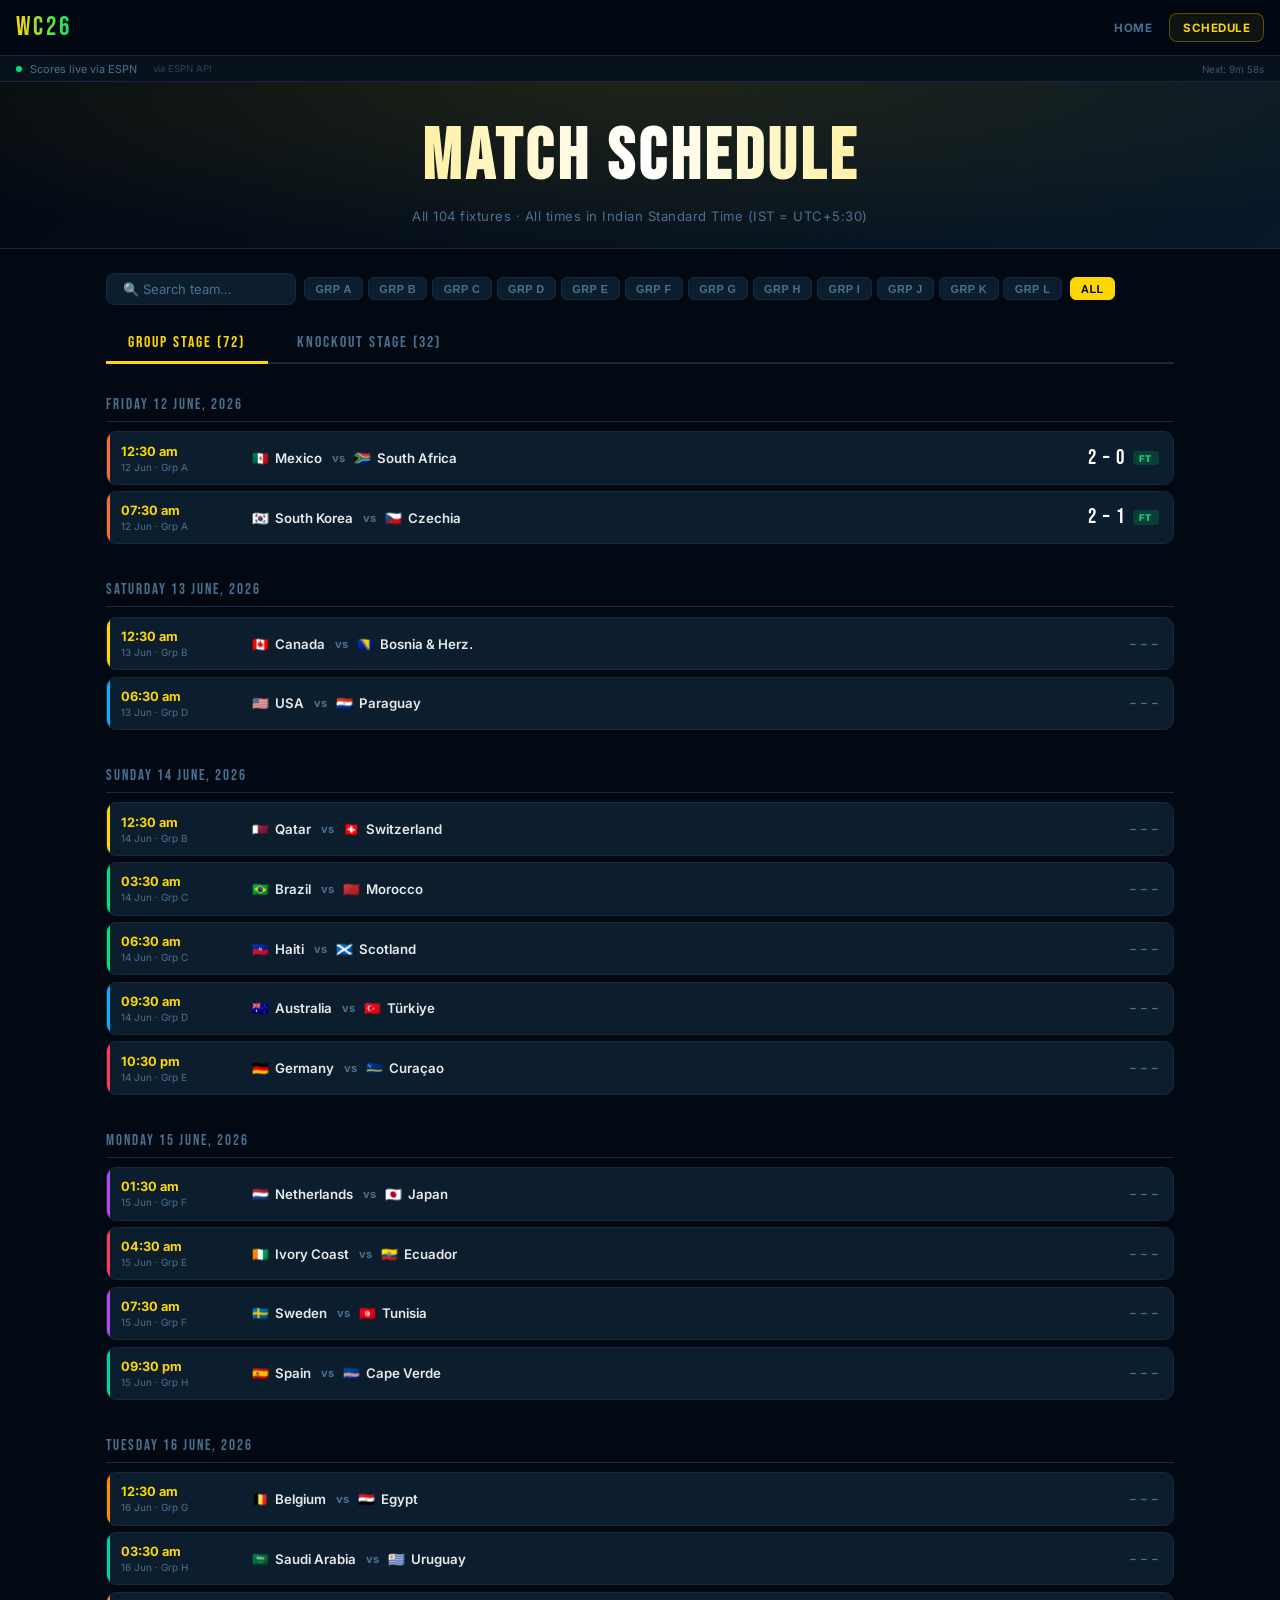
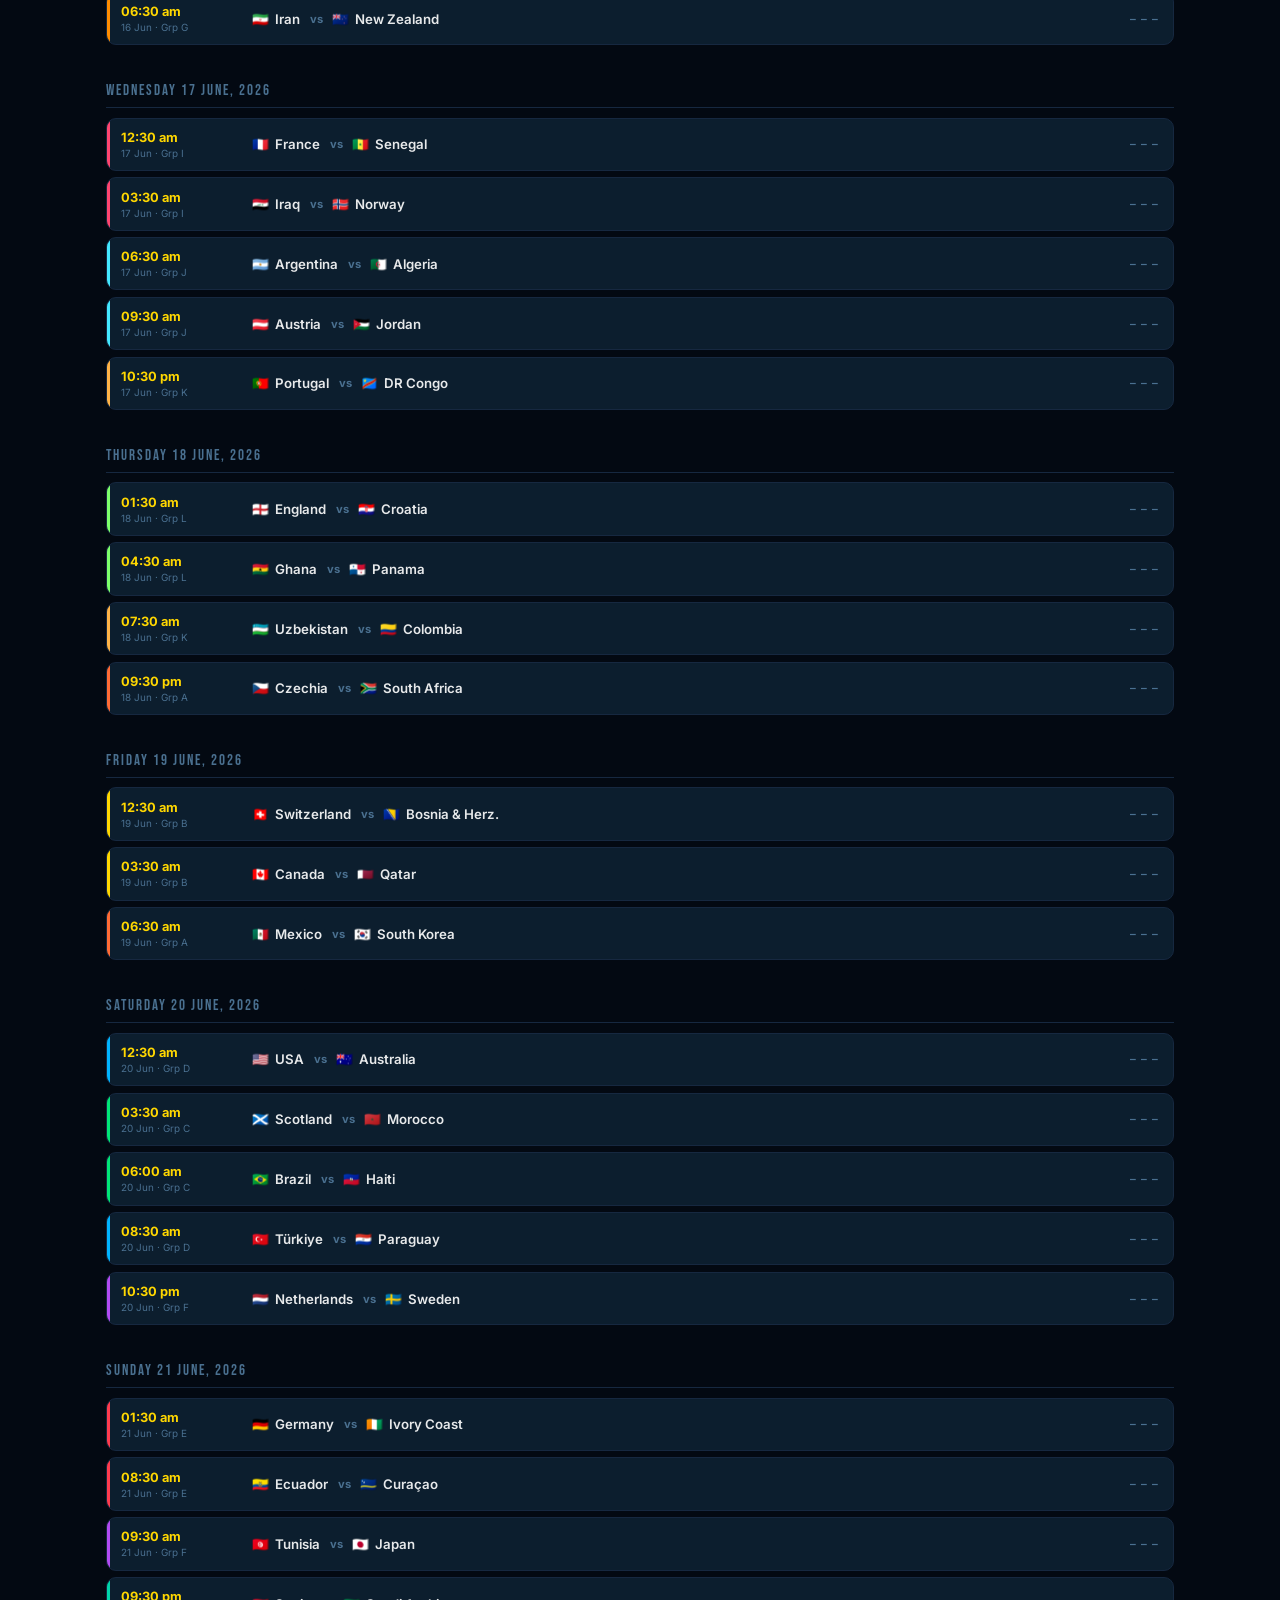
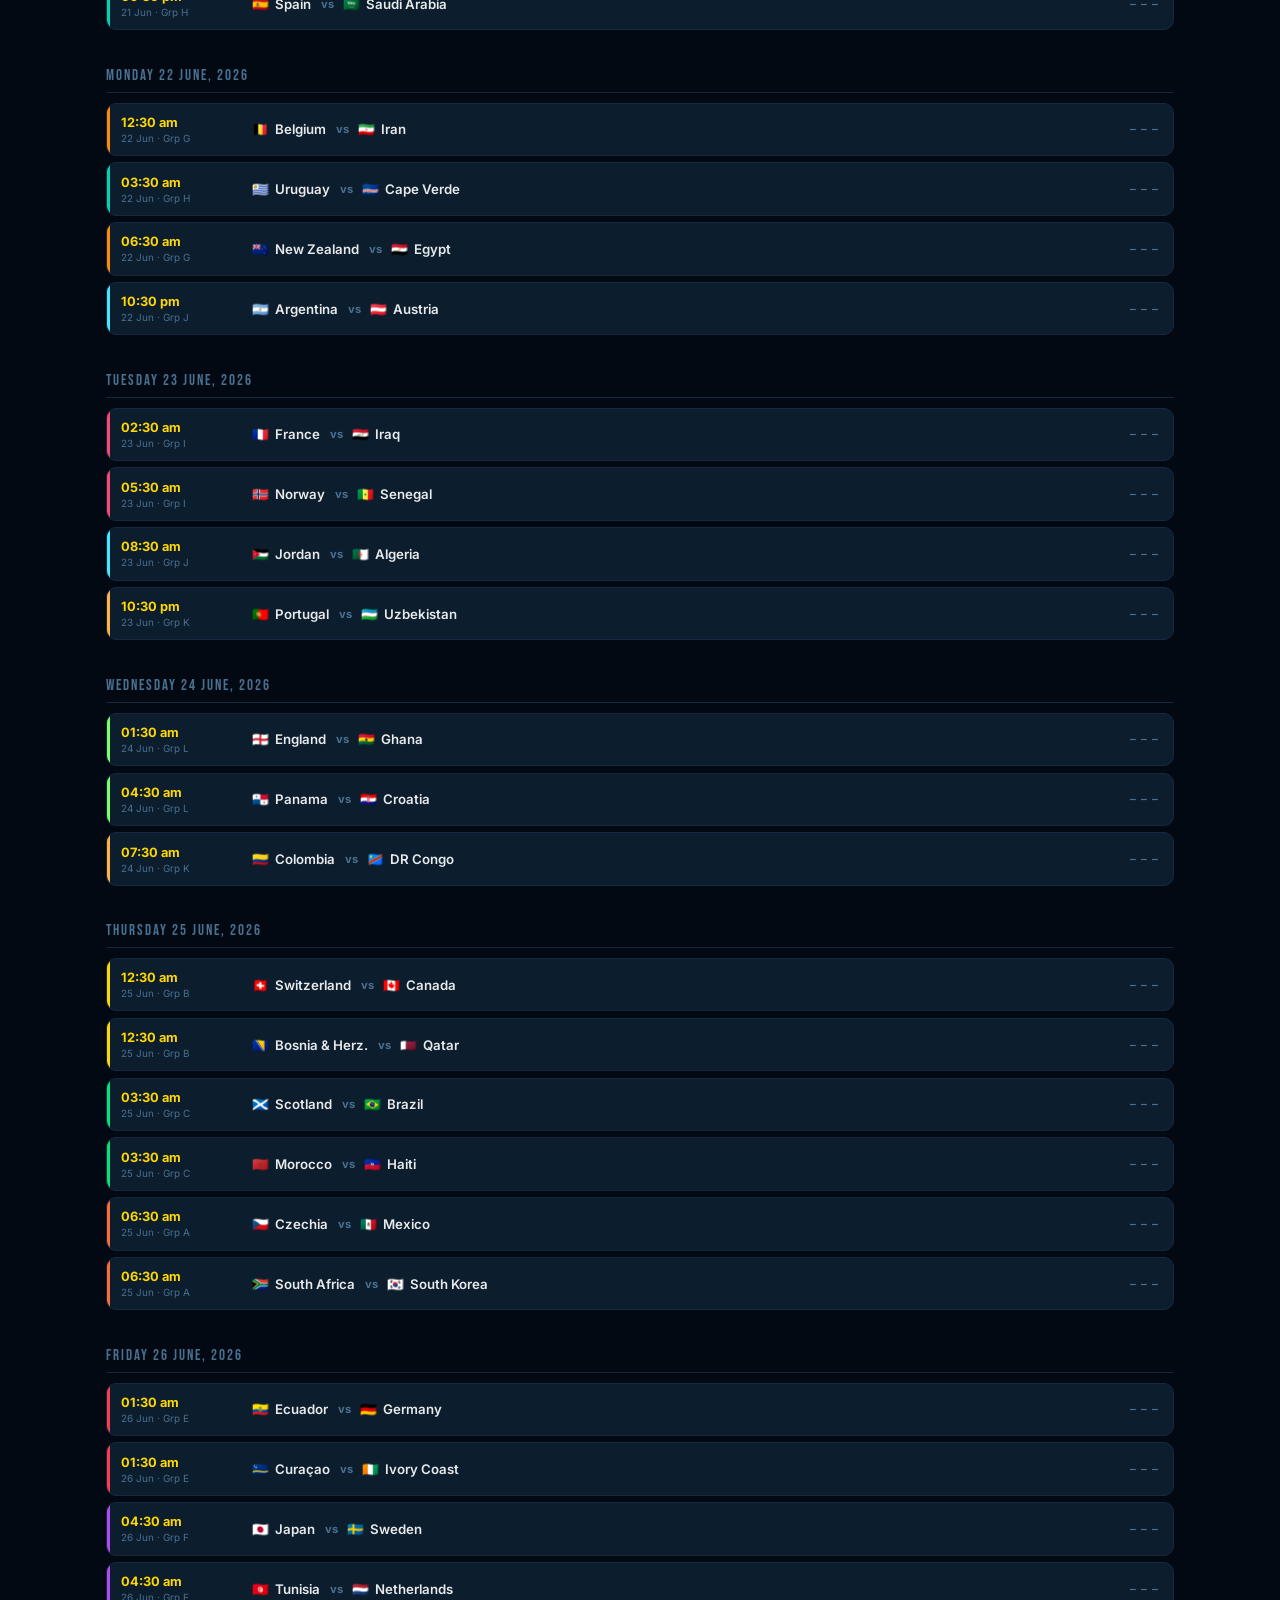
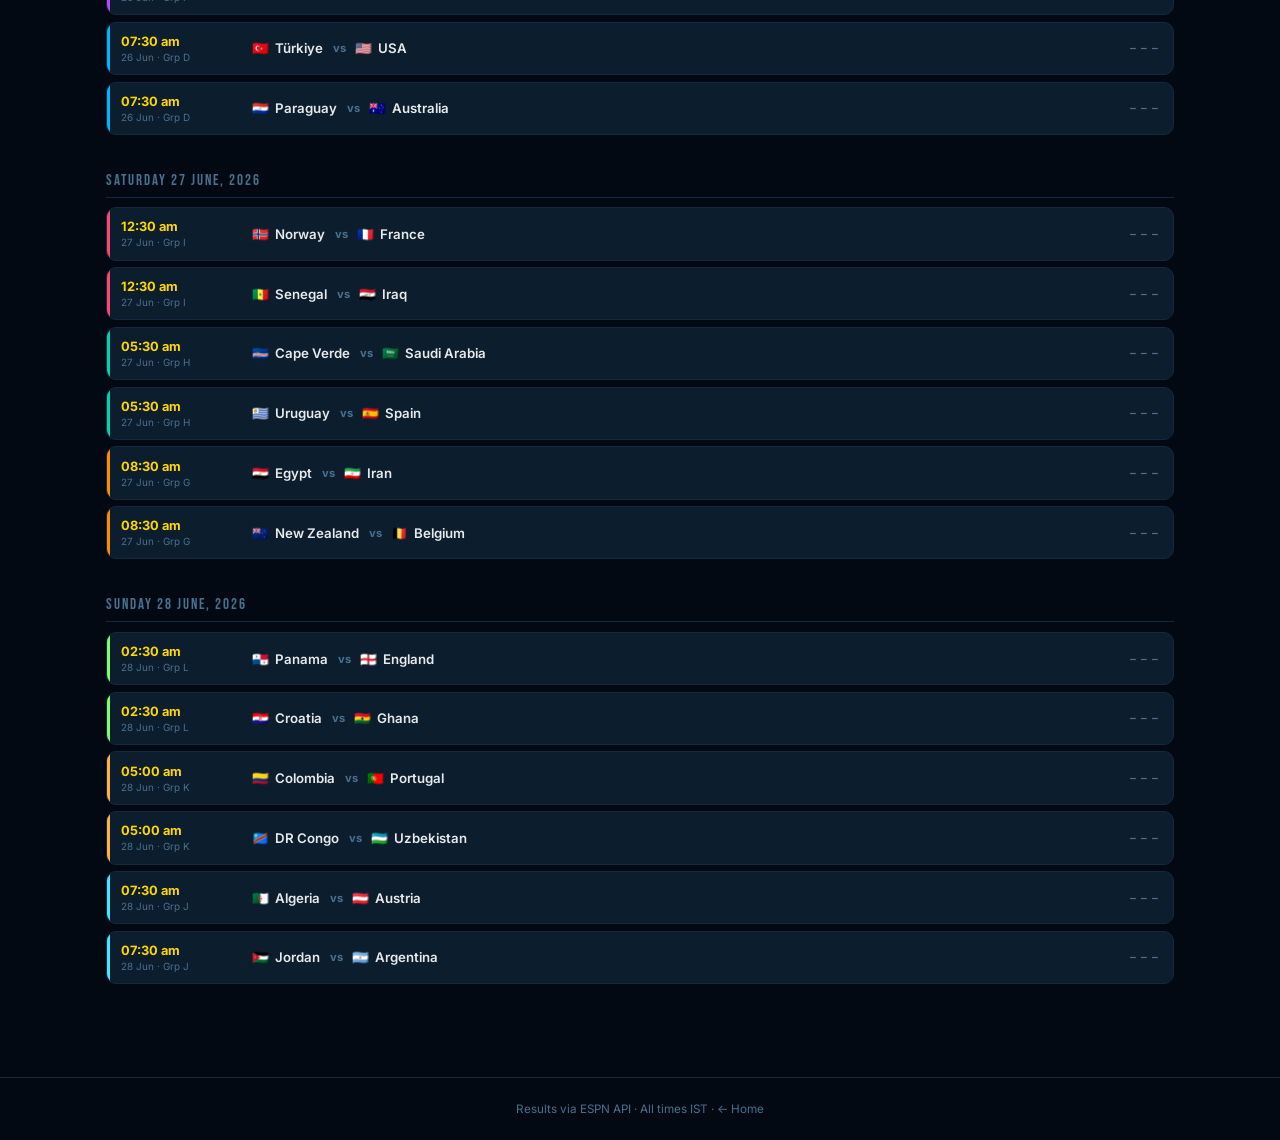
==== schedule.html @ b2d45b9f "Add files via upload" ====
<!DOCTYPE html>
<html lang="en">
<head>
<meta charset="UTF-8">
<meta name="viewport" content="width=device-width, initial-scale=1.0">
<title>Schedule — FIFA World Cup 2026</title>
<link href="https://fonts.googleapis.com/css2?family=Bebas+Neue&family=Inter:wght@400;500;600;700;800&family=Orbitron:wght@700&display=swap" rel="stylesheet">
<style>
*,*::before,*::after{box-sizing:border-box;margin:0;padding:0}
:root{--bg:#030912;--surface:#08141F;--card:#0C1E2E;--border:#162840;--gold:#FFD700;--green:#00E676;--red:#FF3B4E;--blue:#00B4FF;--text:#EDF2F7;--muted:#4A7090;--r:12px}
html{scroll-behavior:smooth}
body{background:var(--bg);color:var(--text);font-family:'Inter',sans-serif;min-height:100vh;overflow-x:hidden}
a{text-decoration:none;color:inherit}
::-webkit-scrollbar{width:5px;background:var(--surface)}::-webkit-scrollbar-thumb{background:var(--border)}

/* NAV */
.nav{position:sticky;top:0;z-index:200;background:rgba(3,9,18,.95);backdrop-filter:blur(16px);border-bottom:1px solid var(--border);display:flex;align-items:center;padding:0 1rem;height:56px;gap:1rem}
.nav-logo{font-family:'Bebas Neue',sans-serif;font-size:1.6rem;letter-spacing:3px;background:linear-gradient(90deg,var(--gold),var(--green));-webkit-background-clip:text;-webkit-text-fill-color:transparent;background-clip:text}
.nav-links{display:flex;gap:.2rem;margin-left:auto}
.nav-links a{font-size:.72rem;font-weight:700;letter-spacing:.5px;text-transform:uppercase;color:var(--muted);padding:.4rem .8rem;border-radius:8px;transition:all .2s;border:1px solid transparent}
.nav-links a:hover,.nav-links a.active{color:var(--gold);border-color:rgba(255,215,0,.3);background:rgba(255,215,0,.06)}

/* LIVE STATUS BAR */
#live-bar{display:flex;align-items:center;gap:.5rem;padding:.35rem 1rem;background:rgba(8,20,31,.9);border-bottom:1px solid var(--border);font-size:.68rem;color:var(--muted);position:sticky;top:56px;z-index:190;backdrop-filter:blur(8px)}
#ldot{width:6px;height:6px;border-radius:50%;background:var(--muted);flex-shrink:0;transition:background .3s}
#ldot.ok{background:var(--green)}
#ldot.syncing{background:var(--gold);animation:glow .8s infinite}
#ldot.live{background:var(--red);animation:pulse 1s infinite}
#ldot.error{background:var(--red)}
@keyframes glow{0%,100%{opacity:.4}50%{opacity:1}}
@keyframes pulse{0%,100%{opacity:1;box-shadow:0 0 0 0 rgba(255,59,78,.5)}70%{opacity:.8;box-shadow:0 0 0 5px rgba(255,59,78,0)}}
#lnext{margin-left:auto;font-size:.62rem;opacity:.7}

/* HERO */
.page-hero{background:linear-gradient(135deg,#030912,#081828);border-bottom:1px solid var(--border);padding:2rem 1.5rem 1.5rem;text-align:center;position:relative;overflow:hidden}
.page-hero::before{content:'';position:absolute;inset:0;background:radial-gradient(ellipse 100% 150% at 50% 0%,rgba(255,215,0,.1) 0%,transparent 70%)}
.page-hero h1{position:relative;font-family:'Bebas Neue',sans-serif;font-size:clamp(2.2rem,6vw,4.5rem);letter-spacing:4px;background:linear-gradient(90deg,var(--gold),#fff 50%,var(--gold));-webkit-background-clip:text;-webkit-text-fill-color:transparent;background-clip:text}
.page-hero p{position:relative;color:var(--muted);font-size:.82rem;margin-top:.4rem;letter-spacing:.5px}

.wrap{max-width:1100px;margin:0 auto;padding:1.5rem 1rem 4rem}

/* TABS */
.tabs{display:flex;gap:.4rem;border-bottom:2px solid var(--border);margin-bottom:1.5rem}
.tab-btn{font-family:'Bebas Neue',sans-serif;font-size:1rem;letter-spacing:2px;padding:.55rem 1.4rem;background:none;border:none;color:var(--muted);cursor:pointer;border-bottom:3px solid transparent;margin-bottom:-2px;transition:all .2s}
.tab-btn.active{color:var(--gold);border-bottom-color:var(--gold)}
.tab-btn:hover{color:var(--text)}
.tab-pane{display:none}.tab-pane.active{display:block}

/* FILTER BAR */
.filter-bar{display:flex;gap:.5rem;flex-wrap:wrap;align-items:center;margin-bottom:1.2rem}
.search-box{background:var(--card);border:1px solid var(--border);border-radius:8px;padding:.45rem 1rem;color:var(--text);font-family:'Inter',sans-serif;font-size:.82rem;width:190px;outline:none;transition:border-color .2s}
.search-box:focus{border-color:var(--gold)}.search-box::placeholder{color:var(--muted)}
.gbtn{background:var(--card);border:1px solid var(--border);border-radius:6px;padding:.28rem .65rem;color:var(--muted);font-size:.68rem;font-weight:800;cursor:pointer;letter-spacing:.5px;transition:all .15s;white-space:nowrap}
.gbtn:hover,.gbtn.active{background:var(--gold);color:#000;border-color:var(--gold)}

/* DAY BLOCKS */
.day-block{margin-bottom:1.8rem}
.day-hd{font-family:'Bebas Neue',sans-serif;font-size:.92rem;letter-spacing:2px;color:var(--muted);padding:.5rem 0;border-bottom:1px solid var(--border);margin-bottom:.6rem;display:flex;align-items:center;gap:.7rem}
.today-pill{background:var(--green);color:#000;font-size:.58rem;font-weight:900;letter-spacing:1px;padding:.12rem .55rem;border-radius:20px}

/* SCHEDULE ROWS */
.sr{
  display:grid;
  grid-template-columns:115px 1fr 110px;
  align-items:center;gap:.4rem 1rem;
  padding:.7rem .9rem;border-radius:10px;margin-bottom:.4rem;
  background:var(--card);border:1px solid var(--border);
  transition:background .15s,border-color .15s;
  position:relative;overflow:hidden;
}
.sr::before{content:'';position:absolute;left:0;top:0;bottom:0;width:3px;background:var(--sr-c,var(--border));transition:background .2s}
.sr:hover{background:#101F30;border-color:rgba(255,215,0,.15)}
.sr:hover::before{background:var(--gold)}
.sr-time{font-size:.8rem;font-weight:700;color:var(--gold)}
.sr-time small{display:block;font-size:.62rem;color:var(--muted);font-weight:400;margin-top:2px}
.sr-teams{display:flex;align-items:center;gap:.6rem;font-size:.83rem;font-weight:600;flex-wrap:wrap}
.sr-team{display:flex;align-items:center;gap:.35rem}
.sr-team a{color:rgba(255,255,255,.9);transition:color .2s}.sr-team a:hover{color:var(--gold)}
.sr-vs{color:var(--muted);font-size:.7rem;font-weight:700;flex-shrink:0}

/* SCORE DISPLAY */
.sr-result{text-align:right;display:flex;align-items:center;justify-content:flex-end;gap:.4rem;flex-shrink:0}
.sr-score-num{font-family:'Bebas Neue',sans-serif;font-size:1.3rem;letter-spacing:2px;color:#fff;line-height:1}
.sr-ns{color:var(--muted);font-size:.72rem;font-weight:600;letter-spacing:1px}
.sr-badge{font-size:.58rem;font-weight:800;letter-spacing:1px;padding:.12rem .4rem;border-radius:4px;text-transform:uppercase;flex-shrink:0}
.sr-badge.ft{background:rgba(0,230,118,.15);color:var(--green)}
.sr-badge.live{background:rgba(255,59,78,.2);color:var(--red);animation:blink 1s infinite}
@keyframes blink{0%,100%{opacity:1}50%{opacity:.3}}

/* KNOCKOUT */
.ko-stage{font-family:'Bebas Neue',sans-serif;font-size:1.2rem;letter-spacing:3px;padding:.5rem 0;border-bottom:1px solid var(--border);margin:1.8rem 0 .7rem;display:flex;align-items:center;gap:.8rem}
.ko-stage::after{content:'';flex:1;height:1px;background:linear-gradient(90deg,currentColor,transparent);opacity:.3}
.ko-row{background:var(--card);border:1px solid var(--border);border-radius:10px;padding:.75rem 1rem;margin-bottom:.45rem;display:flex;align-items:center;gap:1rem;flex-wrap:wrap;position:relative;overflow:hidden}
.ko-row::before{content:'';position:absolute;left:0;top:0;bottom:0;width:3px;background:var(--ko-c,var(--blue))}
.ko-label{font-size:.78rem;font-weight:700;color:rgba(255,255,255,.85);flex:1}
.ko-time{font-size:.75rem;color:var(--gold);font-weight:700;white-space:nowrap}
.ko-venue{font-size:.65rem;color:var(--muted)}

.footer{border-top:1px solid var(--border);padding:1.5rem;text-align:center;font-size:.73rem;color:var(--muted)}
.footer a{color:var(--muted)}.footer a:hover{color:var(--gold)}
.spin{display:inline-block;width:9px;height:9px;border:2px solid rgba(255,215,0,.2);border-top-color:var(--gold);border-radius:50%;animation:rot .6s linear infinite;vertical-align:middle}
@keyframes rot{to{transform:rotate(360deg)}}

@media(max-width:600px){
  .sr{grid-template-columns:90px 1fr 80px}
  .wrap{padding:1.2rem .8rem 3rem}
  .filter-bar{gap:.3rem}
  .search-box{width:150px}
}
@media(max-width:420px){
  .sr{grid-template-columns:1fr;gap:.3rem}
  .sr-result{justify-content:flex-start}
}
</style>
</head>
<body>

<nav class="nav">
  <a href="index.html" class="nav-logo">WC26</a>
  <div class="nav-links">
    <a href="index.html">Home</a>
    <a href="schedule.html" class="active">Schedule</a>
  </div>
</nav>

<div id="live-bar">
  <span id="ldot"></span>
  <span id="ltxt">Connecting to ESPN…</span>
  <span style="margin-left:.5rem;opacity:.5;font-size:.6rem">via ESPN API</span>
  <span id="lnext"></span>
</div>

<div class="page-hero">
  <h1>MATCH SCHEDULE</h1>
  <p>All 104 fixtures · All times in Indian Standard Time (IST = UTC+5:30)</p>
</div>

<div class="wrap">
  <div class="filter-bar">
    <input class="search-box" id="q" type="text" placeholder="🔍 Search team…" oninput="filterRows()">
    <div id="gbtns" style="display:flex;gap:.3rem;flex-wrap:wrap"></div>
    <button class="gbtn active" onclick="clearG(this)">ALL</button>
  </div>

  <div class="tabs">
    <button class="tab-btn active" onclick="switchTab('group',this)">Group Stage (72)</button>
    <button class="tab-btn" onclick="switchTab('ko',this)">Knockout Stage (32)</button>
  </div>

  <div class="tab-pane active" id="tab-group"></div>
  <div class="tab-pane" id="tab-ko"></div>
</div>

<div class="footer">
  <p>Results via ESPN API · All times IST · <a href="index.html">← Home</a></p>
</div>

<script src="js/data.js"></script>
<script src="js/app.js"></script>
<script>
// ═══════════════════════════════════════════════
//  ESPN LIVE FEED
// ═══════════════════════════════════════════════
const ESPN_BASE = 'https://site.api.espn.com/apis/site/v2/sports/soccer/fifa.world/scoreboard';
const GROUPS = ['A','B','C','D','E','F','G','H','I','J','K','L'];

const ESPN_MAP = {
  'Mexico':'mexico','South Africa':'south_africa','Korea Republic':'south_korea',
  'South Korea':'south_korea','Czech Republic':'czechia','Czechia':'czechia',
  'Canada':'canada','Bosnia and Herzegovina':'bosnia','Bosnia & Herzegovina':'bosnia',
  'Qatar':'qatar','Switzerland':'switzerland','Brazil':'brazil','Morocco':'morocco',
  'Haiti':'haiti','Scotland':'scotland','United States':'usa','USA':'usa',
  'Paraguay':'paraguay','Australia':'australia','Turkey':'turkiye','Türkiye':'turkiye',
  'Germany':'germany','Curaçao':'curacao','Curacao':'curacao',
  "Côte d'Ivoire":'ivory_coast',"Cote d'Ivoire":'ivory_coast','Ivory Coast':'ivory_coast',
  'Ecuador':'ecuador','Netherlands':'netherlands','Japan':'japan','Sweden':'sweden',
  'Tunisia':'tunisia','Belgium':'belgium','Egypt':'egypt','Iran':'iran',
  'New Zealand':'new_zealand','Spain':'spain','Cape Verde':'cape_verde',
  'Saudi Arabia':'saudi_arabia','Uruguay':'uruguay','France':'france',
  'Senegal':'senegal','Iraq':'iraq','Norway':'norway','Argentina':'argentina',
  'Algeria':'algeria','Austria':'austria','Jordan':'jordan','Portugal':'portugal',
  'DR Congo':'dr_congo','Congo DR':'dr_congo','Democratic Republic of Congo':'dr_congo',
  'Uzbekistan':'uzbekistan','Colombia':'colombia','England':'england',
  'Croatia':'croatia','Ghana':'ghana','Panama':'panama',
  'MEX':'mexico','RSA':'south_africa','KOR':'south_korea','CZE':'czechia',
  'CAN':'canada','BIH':'bosnia','QAT':'qatar','SUI':'switzerland',
  'BRA':'brazil','MAR':'morocco','HAI':'haiti','SCO':'scotland',
  'PAR':'paraguay','AUS':'australia','TUR':'turkiye','GER':'germany',
  'CUW':'curacao','CIV':'ivory_coast','ECU':'ecuador','NED':'netherlands',
  'JPN':'japan','SWE':'sweden','TUN':'tunisia','BEL':'belgium','EGY':'egypt',
  'IRN':'iran','NZL':'new_zealand','ESP':'spain','CPV':'cape_verde',
  'KSA':'saudi_arabia','URU':'uruguay','FRA':'france','SEN':'senegal',
  'IRQ':'iraq','NOR':'norway','ARG':'argentina','ALG':'algeria',
  'AUT':'austria','JOR':'jordan','POR':'portugal','COD':'dr_congo',
  'UZB':'uzbekistan','COL':'colombia','ENG':'england','CRO':'croatia',
  'GHA':'ghana','PAN':'panama',
};

function resolveTeam(t){return ESPN_MAP[t.displayName]||ESPN_MAP[t.shortDisplayName]||ESPN_MAP[t.abbreviation]||null}

async function fetchDate(ds){
  const r = await fetch(`${ESPN_BASE}?dates=${ds}`);
  if(!r.ok) throw new Error(r.status);
  return r.json();
}
function parseEvents(data){
  return (data.events||[]).flatMap(ev=>{
    const c=ev.competitions?.[0];if(!c)return[];
    const hc=c.competitors.find(x=>x.homeAway==='home');
    const ac=c.competitors.find(x=>x.homeAway==='away');
    if(!hc||!ac)return[];
    const hId=resolveTeam(hc.team),aId=resolveTeam(ac.team);
    if(!hId||!aId)return[];
    const state=c.status?.type?.state||'pre';
    const detail=c.status?.type?.shortDetail||'';
    let clock='';
    if(state==='in'){
      if(/^HT$/i.test(detail.trim())||/half.?time/i.test(detail)) clock='HT';
      else { const m=detail.match(/^(\d+(?:[+]\d+)?)'?/); clock=m?m[1]+"'":'LIVE'; }
    }
    return[{home:hId,away:aId,
      hs:state!=='pre'?parseInt(hc.score||0):null,
      as:state!=='pre'?parseInt(ac.score||0):null,
      st:state==='post'?'FT':state==='in'?'LIVE':'NS',
      clock}];
  });
}
async function fetchAllRecent(){
  const days=[-2,-1,0,1].map(o=>{const d=new Date(Date.now()+o*86400000);return d.toISOString().slice(0,10).replace(/-/g,'')});
  const all=[];
  const res=await Promise.allSettled(days.map(ds=>fetchDate(ds)));
  res.forEach(r=>{if(r.status==='fulfilled')all.push(...parseEvents(r.value))});
  return all;
}
function patchMatches(live){
  let changed=false;
  live.forEach(r=>{
    const m=MATCHES.find(m=>GROUPS.includes(m.grp)&&m.home===r.home&&m.away===r.away);
    if(!m)return;
    if(m.st!==r.st||m.hs!==r.hs||m.as!==r.as){
      m.st=r.st;m.hs=r.hs;m.as=r.as;
      if(r.clock)m.clock=r.clock;
      if(r.period)m.period=r.period;
      changed=true;
    }
  });
  return changed;
}

// ═══════════════════════════════════════════════
//  HELPERS
// ═══════════════════════════════════════════════
const IST = 5.5*3600000;
function toIST(u){return new Date(new Date(u).getTime()+IST)}
function fmtTime(u){return toIST(u).toLocaleTimeString('en-IN',{hour:'2-digit',minute:'2-digit',hour12:true,timeZone:'UTC'})}
function fmtDateLong(u){return toIST(u).toLocaleDateString('en-IN',{weekday:'long',day:'numeric',month:'long',year:'numeric',timeZone:'UTC'}).toUpperCase()}
function fmtShort(u){return toIST(u).toLocaleDateString('en-IN',{day:'numeric',month:'short',timeZone:'UTC'})}
function getISTDateKey(u){
  const d=toIST(u);
  // Use YYYY-MM-DD as sort key (UTC-shifted to IST)
  return`${d.getUTCFullYear()}-${String(d.getUTCMonth()+1).padStart(2,'0')}-${String(d.getUTCDate()).padStart(2,'0')}`;
}

// ═══════════════════════════════════════════════
//  BUILD SCHEDULE ROW HTML
// ═══════════════════════════════════════════════
const gColors={A:'#FF6B35',B:'#FFD700',C:'#00E676',D:'#00B4FF',E:'#FF3B4E',F:'#B24BF3',G:'#FF8C00',H:'#00D4AA',I:'#FF4570',J:'#43E8FF',K:'#FFB347',L:'#7DFF6B'};

function buildScoreCell(m){
  if(m.st==='FT'){
    return`<div class="sr-result">
      <span class="sr-score-num">${m.hs} – ${m.as}</span>
      <span class="sr-badge ft">FT</span>
    </div>`;
  }
  if(m.st==='LIVE'){
    const lbl=m.clock||'LIVE';
    return`<div class="sr-result">
      <span class="sr-score-num" style="color:var(--red)">${m.hs} – ${m.as}</span>
      <span class="sr-badge live">${lbl}</span>
    </div>`;
  }
  return`<div class="sr-result"><span class="sr-ns">– – –</span></div>`;
}

function buildRow(m){
  const h=TEAMS[m.home],a=TEAMS[m.away];
  const col=gColors[m.grp]||'#666';
  return`<div class="sr" id="sr-${m.id}"
             style="--sr-c:${col}"
             data-h="${m.home}" data-a="${m.away}" data-g="${m.grp}">
    <div class="sr-time">${fmtTime(m.utc)}<small>${fmtShort(m.utc)} · Grp ${m.grp}</small></div>
    <div class="sr-teams">
      <div class="sr-team">${h.flag} <a href="team.html?team=${m.home}">${h.name}</a></div>
      <span class="sr-vs">vs</span>
      <div class="sr-team">${a.flag} <a href="team.html?team=${m.away}">${a.name}</a></div>
    </div>
    <div id="sc-${m.id}">${buildScoreCell(m)}</div>
  </div>`;
}

// ═══════════════════════════════════════════════
//  RENDER GROUP SCHEDULE — sorted chronologically
// ═══════════════════════════════════════════════
function renderGroupSchedule(){
  // Sort all group matches by UTC time ascending
  const gm=[...MATCHES.filter(m=>GROUPS.includes(m.grp))]
    .sort((a,b)=>new Date(a.utc)-new Date(b.utc));

  // Today check in IST
  const nowIST=toIST(new Date().toISOString());
  const todayKey=`${nowIST.getUTCFullYear()}-${String(nowIST.getUTCMonth()+1).padStart(2,'0')}-${String(nowIST.getUTCDate()).padStart(2,'0')}`;

  // Group by IST date key (sortable YYYY-MM-DD) → preserve insertion order after sorting
  const byKey={};
  gm.forEach(m=>{
    const k=getISTDateKey(m.utc);
    if(!byKey[k])byKey[k]={label:fmtDateLong(m.utc),matches:[]};
    byKey[k].matches.push(m);
  });

  // Keys are already in chronological order because we sorted gm first
  let html='';
  Object.entries(byKey).forEach(([k,{label,matches}])=>{
    const isToday=k===todayKey;
    html+=`<div class="day-block" data-date="${k}">
      <div class="day-hd">${label}${isToday?' <span class="today-pill">TODAY</span>':''}</div>
      ${matches.map(buildRow).join('')}
    </div>`;
  });
  document.getElementById('tab-group').innerHTML=html;
}

// ═══════════════════════════════════════════════
//  UPDATE ONLY SCORE CELLS (fast partial update)
// ═══════════════════════════════════════════════
function updateScoreCells(){
  MATCHES.filter(m=>GROUPS.includes(m.grp)).forEach(m=>{
    const el=document.getElementById('sc-'+m.id);
    if(el) el.innerHTML=buildScoreCell(m);
  });
}

// ═══════════════════════════════════════════════
//  KNOCKOUT SCHEDULE
// ═══════════════════════════════════════════════
function renderKnockout(){
  const stages=[
    {k:'R32',l:'Round of 32',c:'var(--blue)'},
    {k:'R16',l:'Round of 16',c:'var(--green)'},
    {k:'QF', l:'Quarter-Finals',c:'var(--gold)'},
    {k:'SF', l:'Semi-Finals',c:'#FF8C00'},
    {k:'3P', l:'Third Place Play-off',c:'var(--muted)'},
    {k:'FIN',l:'🏆 THE FINAL',c:'var(--gold)'},
  ];
  let html='';
  stages.forEach(({k,l,c})=>{
    const ms=MATCHES.filter(m=>m.grp===k);if(!ms.length)return;
    html+=`<div class="ko-stage" style="color:${c}">${l}</div>`;
    ms.forEach(m=>{
      const ist=toIST(m.utc).toLocaleString('en-IN',{weekday:'short',day:'numeric',month:'short',hour:'2-digit',minute:'2-digit',hour12:true,timeZone:'UTC'})+' IST';
      html+=`<div class="ko-row" style="--ko-c:${c}">
        <div class="ko-label">${m.label||'TBD vs TBD'}</div>
        <div class="ko-time">🕐 ${ist}</div>
        <div class="ko-venue">📍 ${m.venue}</div>
      </div>`;
    });
  });
  document.getElementById('tab-ko').innerHTML=html;
}

// ═══════════════════════════════════════════════
//  GROUP FILTER BUTTONS
// ═══════════════════════════════════════════════
let activeG=null;
document.getElementById('gbtns').innerHTML=
  ['A','B','C','D','E','F','G','H','I','J','K','L']
  .map(g=>`<button class="gbtn" onclick="setG('${g}',this)">GRP ${g}</button>`).join('');

window.setG=(g,btn)=>{
  activeG=g;
  document.querySelectorAll('.gbtn').forEach(b=>b.classList.remove('active'));
  btn.classList.add('active');filterRows();
};
window.clearG=(btn)=>{
  activeG=null;
  document.querySelectorAll('.gbtn').forEach(b=>b.classList.remove('active'));
  btn.classList.add('active');filterRows();
};
window.filterRows=()=>{
  const q=(document.getElementById('q').value||'').toLowerCase();
  document.querySelectorAll('.sr').forEach(r=>{
    const h=(r.dataset.h||'').replace(/_/g,' ');
    const a=(r.dataset.a||'').replace(/_/g,' ');
    const g=r.dataset.g;
    const ok=(!q||h.includes(q)||a.includes(q))&&(!activeG||g===activeG);
    r.style.display=ok?'':'none';
  });
  document.querySelectorAll('.day-block').forEach(b=>{
    const vis=[...b.querySelectorAll('.sr')].some(r=>r.style.display!=='none');
    b.style.display=vis?'':'none';
  });
};
window.switchTab=(name,btn)=>{
  document.querySelectorAll('.tab-btn').forEach(b=>b.classList.remove('active'));
  document.querySelectorAll('.tab-pane').forEach(p=>p.classList.remove('active'));
  btn.classList.add('active');
  document.getElementById('tab-'+name).classList.add('active');
};

// ═══════════════════════════════════════════════
//  STATUS BAR
// ═══════════════════════════════════════════════
const dotEl=document.getElementById('ldot');
const txtEl=document.getElementById('ltxt');
const nxtEl=document.getElementById('lnext');
let nxtTimer=null,nxtTick=0;

function setStatus(mode,msg){
  dotEl.className='';
  if(mode==='syncing'){dotEl.classList.add('syncing');txtEl.innerHTML=`<span class="spin"></span> &nbsp;${msg||'Fetching from ESPN…'}`}
  else if(mode==='live'){dotEl.classList.add('live');txtEl.innerHTML=`🔴 LIVE — ${msg||'updating every 30s'}`}
  else if(mode==='ok'){dotEl.classList.add('ok');txtEl.textContent=msg||'Up to date'}
  else if(mode==='error'){dotEl.classList.add('error');txtEl.textContent=msg||'ESPN unreachable — retrying'}
}
function startNxtCountdown(ms){
  clearInterval(nxtTimer);nxtTick=Math.round(ms/1000);
  const go=()=>{if(nxtTick<=0){nxtEl.textContent='';return}const m=Math.floor(nxtTick/60),s=nxtTick%60;nxtEl.textContent=`Next: ${m?m+'m ':''  }${s}s`;nxtTick--};
  go();nxtTimer=setInterval(go,1000);
}

// ═══════════════════════════════════════════════
//  POLL LOOP
// ═══════════════════════════════════════════════
function nextInterval(){
  const gm=MATCHES.filter(m=>GROUPS.includes(m.grp));
  if(gm.some(m=>m.st==='LIVE'))return 30000;
  const now=Date.now();
  if(gm.some(m=>m.st==='NS'&&Math.abs(new Date(m.utc)-now)<3*3600000))return 60000;
  if(gm.some(m=>m.st==='NS'&&getISTDateKey(m.utc)===getISTDateKey(new Date().toISOString())))return 3*60000;
  return 10*60000;
}

let pollTimer=null;
async function poll(){
  setStatus('syncing');
  try{
    const live=await fetchAllRecent();
    const changed=patchMatches(live);
    if(changed) updateScoreCells(); // fast: only update score cells, no full re-render
    const isLive=MATCHES.some(m=>GROUPS.includes(m.grp)&&m.st==='LIVE');
    if(isLive) setStatus('live','Updating every 30s');
    else setStatus('ok','Scores live via ESPN');
  }catch(e){
    setStatus('error');
  }
  const ms=nextInterval();
  startNxtCountdown(ms);
  pollTimer=setTimeout(poll,ms);
}

// ═══════════════════════════════════════════════
//  BOOT
// ═══════════════════════════════════════════════
renderGroupSchedule();
renderKnockout();
poll();
</script>
</body>
</html>
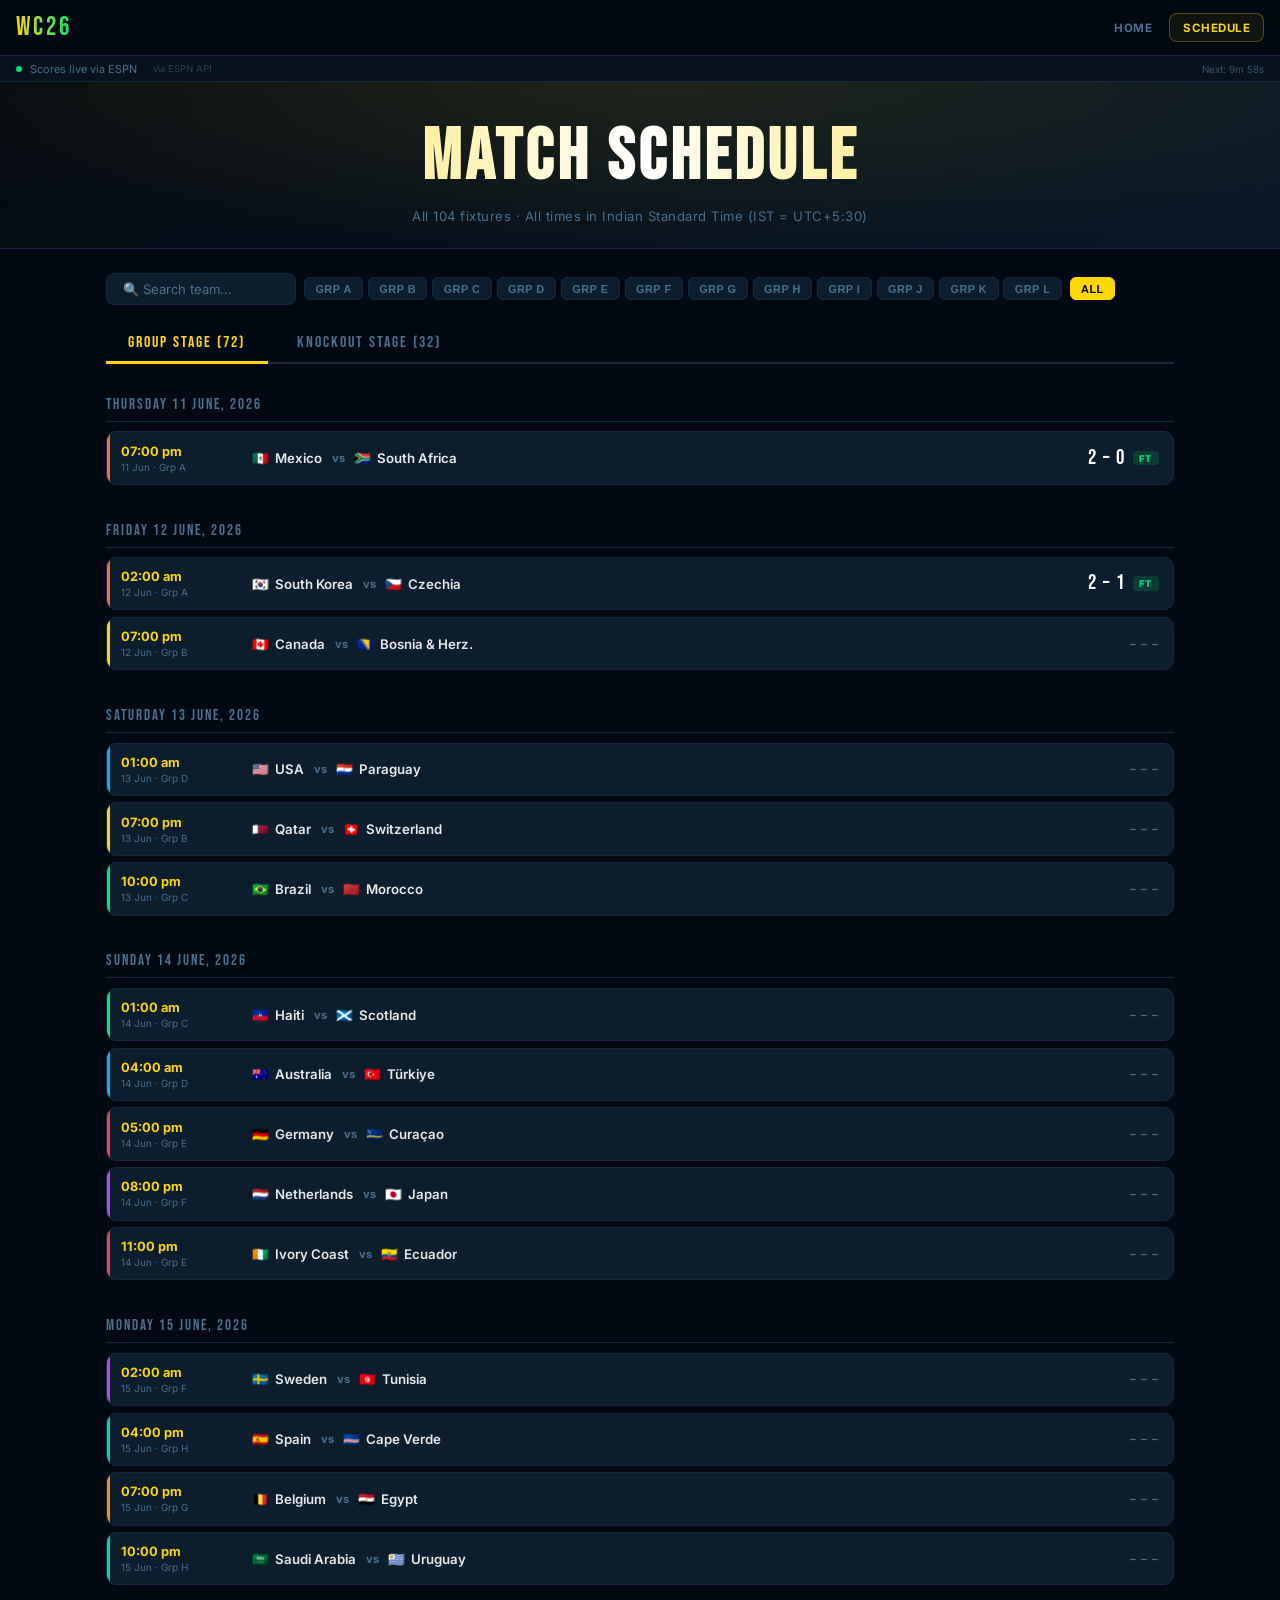
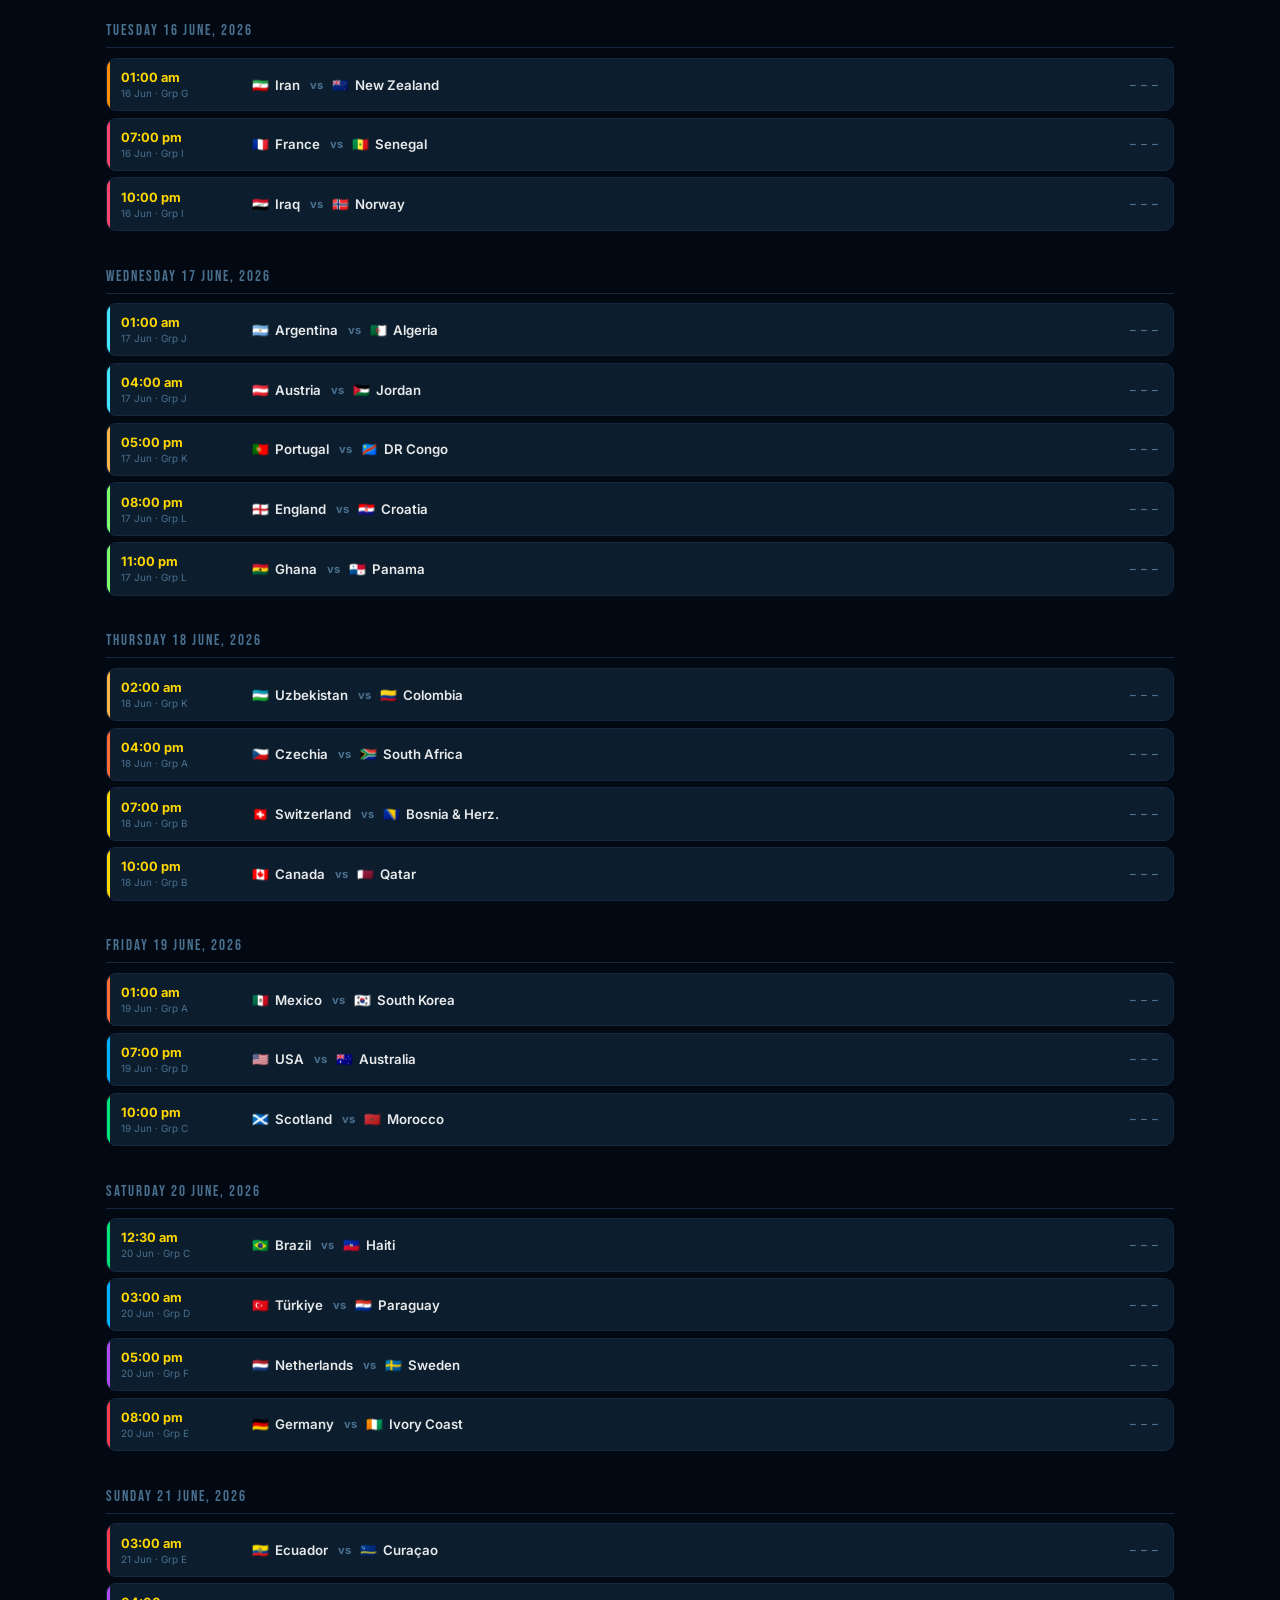
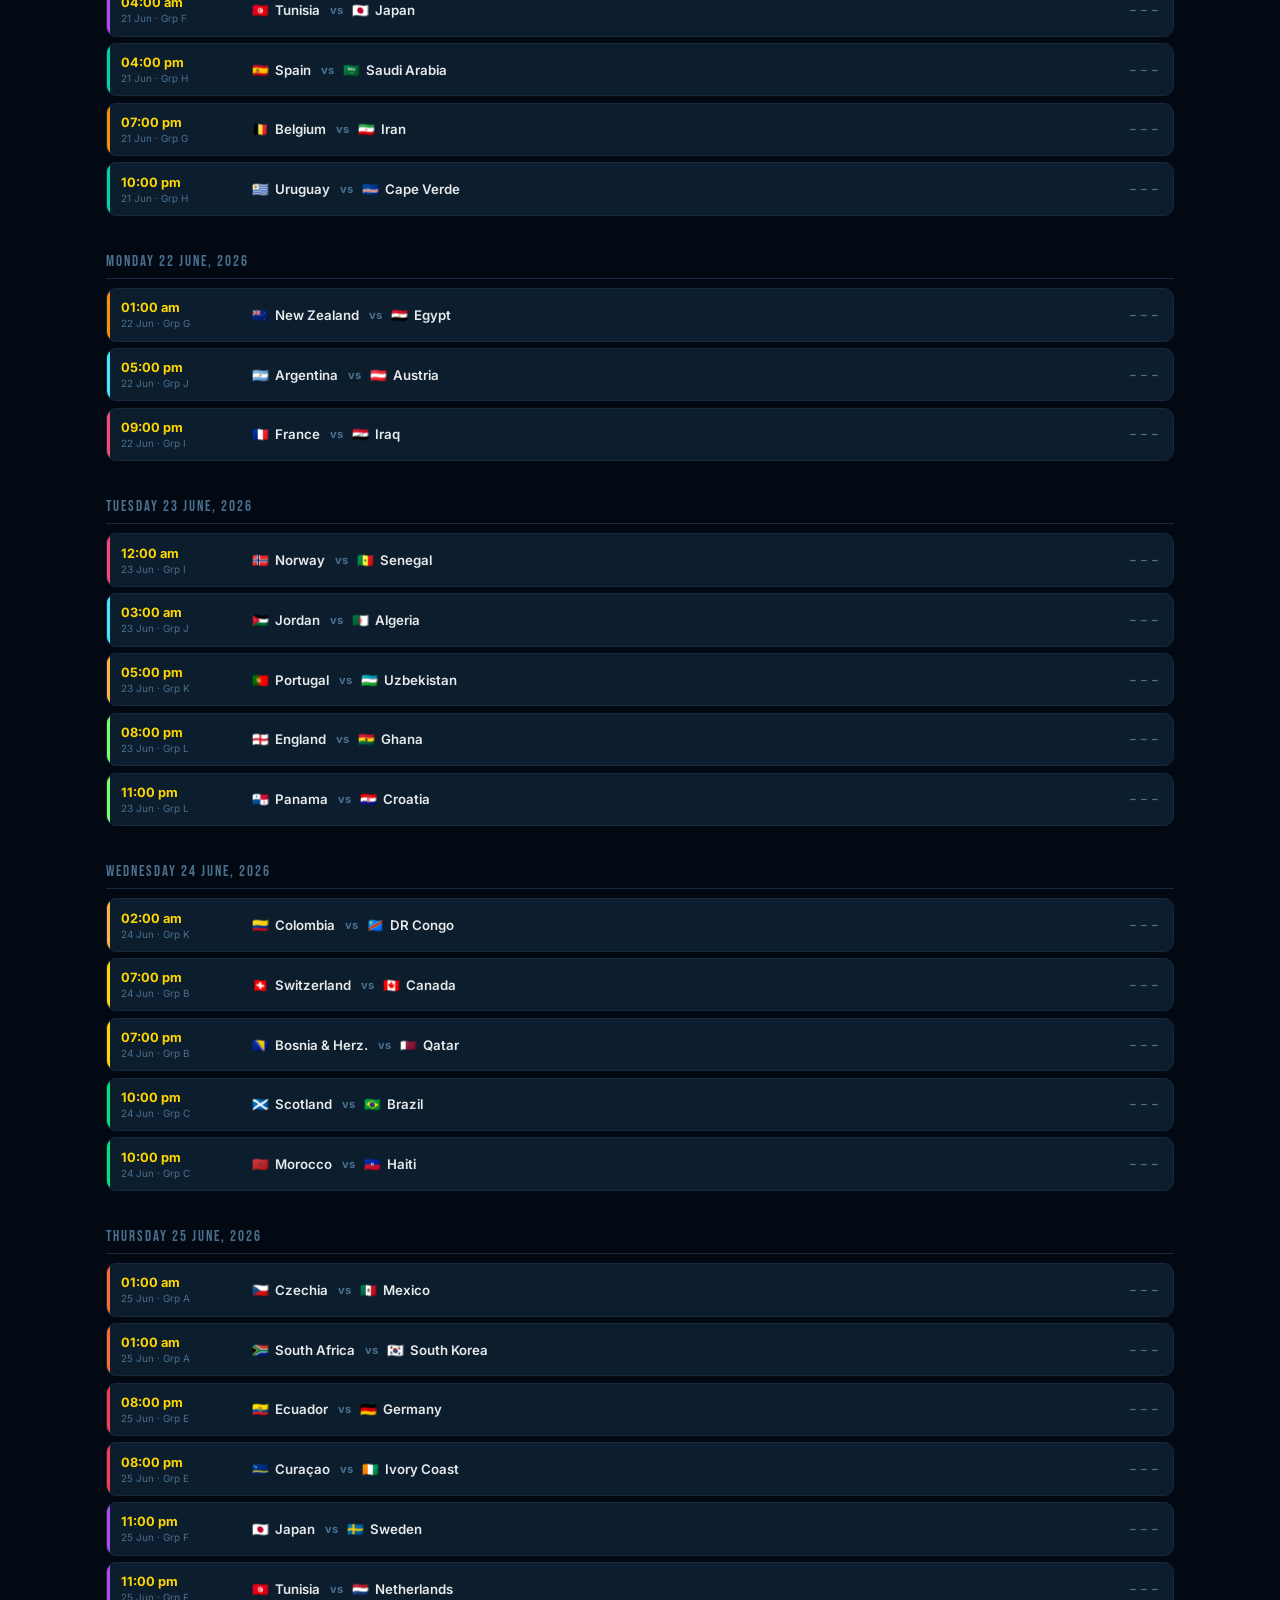
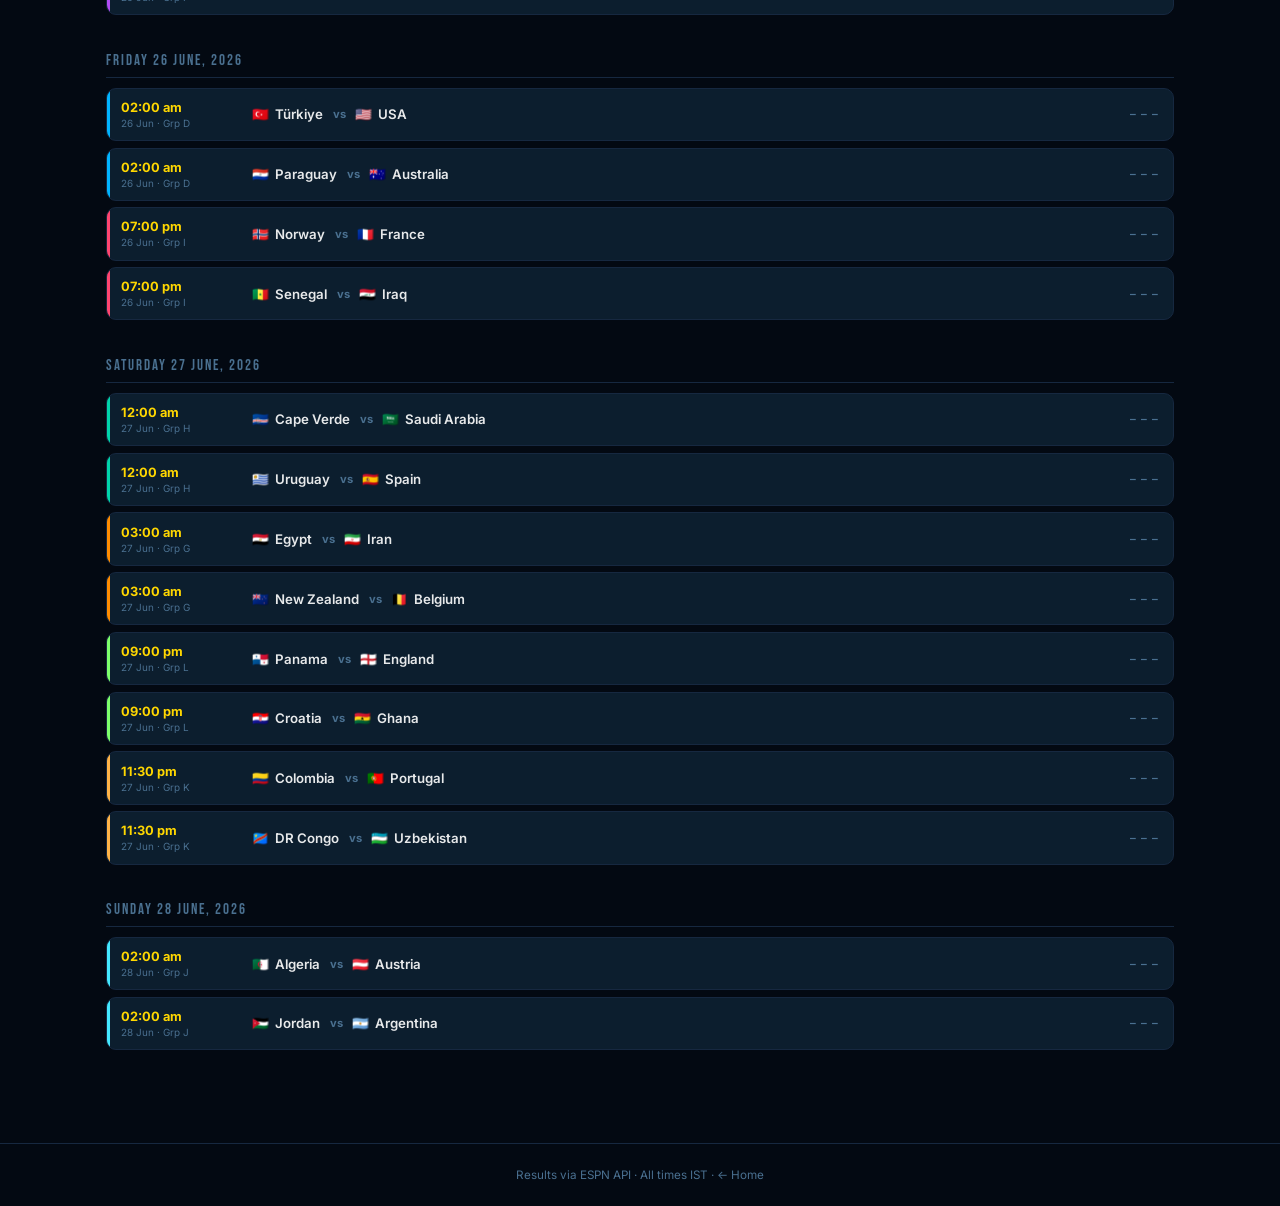
==== commit 1168bf74: "Add files via upload" ====
--- a/schedule.html
+++ b/schedule.html
@@ -226,7 +226,19 @@
   });
 }
 async function fetchAllRecent(){
-  const days=[-2,-1,0,1].map(o=>{const d=new Date(Date.now()+o*86400000);return d.toISOString().slice(0,10).replace(/-/g,'')});
+  const datesToFetch=new Set();
+  // Rolling window: 3 days back + today + tomorrow
+  [-3,-2,-1,0,1].forEach(o=>{
+    const d=new Date(Date.now()+o*86400000);
+    datesToFetch.add(d.toISOString().slice(0,10).replace(/-/g,''));
+  });
+  // Also add specific dates of any matches missing espnId (handles old matches outside window)
+  const tomorrow=new Date(Date.now()+86400000);
+  MATCHES.filter(m=>GROUPS.includes(m.grp)&&!m.espnId).forEach(m=>{
+    const d=new Date(m.utc);
+    if(d<=tomorrow) datesToFetch.add(d.toISOString().slice(0,10).replace(/-/g,''));
+  });
+  const days=[...datesToFetch];
   const all=[];
   const res=await Promise.allSettled(days.map(ds=>fetchDate(ds)));
   res.forEach(r=>{if(r.status==='fulfilled')all.push(...parseEvents(r.value))});
@@ -250,16 +262,12 @@
 // ═══════════════════════════════════════════════
 //  HELPERS
 // ═══════════════════════════════════════════════
-const IST = 5.5*3600000;
-function toIST(u){return new Date(new Date(u).getTime()+IST)}
-function fmtTime(u){return toIST(u).toLocaleTimeString('en-IN',{hour:'2-digit',minute:'2-digit',hour12:true,timeZone:'UTC'})}
-function fmtDateLong(u){return toIST(u).toLocaleDateString('en-IN',{weekday:'long',day:'numeric',month:'long',year:'numeric',timeZone:'UTC'}).toUpperCase()}
-function fmtShort(u){return toIST(u).toLocaleDateString('en-IN',{day:'numeric',month:'short',timeZone:'UTC'})}
-function getISTDateKey(u){
-  const d=toIST(u);
-  // Use YYYY-MM-DD as sort key (UTC-shifted to IST)
-  return`${d.getUTCFullYear()}-${String(d.getUTCMonth()+1).padStart(2,'0')}-${String(d.getUTCDate()).padStart(2,'0')}`;
-}
+const USER_TZ=Intl.DateTimeFormat().resolvedOptions().timeZone;
+function getTZLabel(){return new Date().toLocaleTimeString('en-US',{timeZoneName:'short',timeZone:USER_TZ}).split(' ').pop();}
+function fmtTime(u){return new Date(u).toLocaleTimeString('en-IN',{hour:'2-digit',minute:'2-digit',hour12:true,timeZone:USER_TZ});}
+function fmtDateLong(u){return new Date(u).toLocaleDateString('en-IN',{weekday:'long',day:'numeric',month:'long',year:'numeric',timeZone:USER_TZ}).toUpperCase();}
+function fmtShort(u){return new Date(u).toLocaleDateString('en-IN',{day:'numeric',month:'short',timeZone:USER_TZ});}
+function getISTDateKey(u){return new Date(u).toLocaleDateString('en-CA',{timeZone:USER_TZ});}
 
 // ═══════════════════════════════════════════════
 //  BUILD SCHEDULE ROW HTML
@@ -308,7 +316,7 @@
     .sort((a,b)=>new Date(a.utc)-new Date(b.utc));
 
   // Today check in IST
-  const nowIST=toIST(new Date().toISOString());
+  const nowIST=new Date();
   const todayKey=`${nowIST.getUTCFullYear()}-${String(nowIST.getUTCMonth()+1).padStart(2,'0')}-${String(nowIST.getUTCDate()).padStart(2,'0')}`;
 
   // Group by IST date key (sortable YYYY-MM-DD) → preserve insertion order after sorting
@@ -358,7 +366,7 @@
     const ms=MATCHES.filter(m=>m.grp===k);if(!ms.length)return;
     html+=`<div class="ko-stage" style="color:${c}">${l}</div>`;
     ms.forEach(m=>{
-      const ist=toIST(m.utc).toLocaleString('en-IN',{weekday:'short',day:'numeric',month:'short',hour:'2-digit',minute:'2-digit',hour12:true,timeZone:'UTC'})+' IST';
+      const ist=new Date(m.utc).toLocaleString('en-IN',{weekday:'short',day:'numeric',month:'short',hour:'2-digit',minute:'2-digit',hour12:true,timeZone:USER_TZ})+' '+getTZLabel();
       html+=`<div class="ko-row" style="--ko-c:${c}">
         <div class="ko-label">${m.label||'TBD vs TBD'}</div>
         <div class="ko-time">🕐 ${ist}</div>
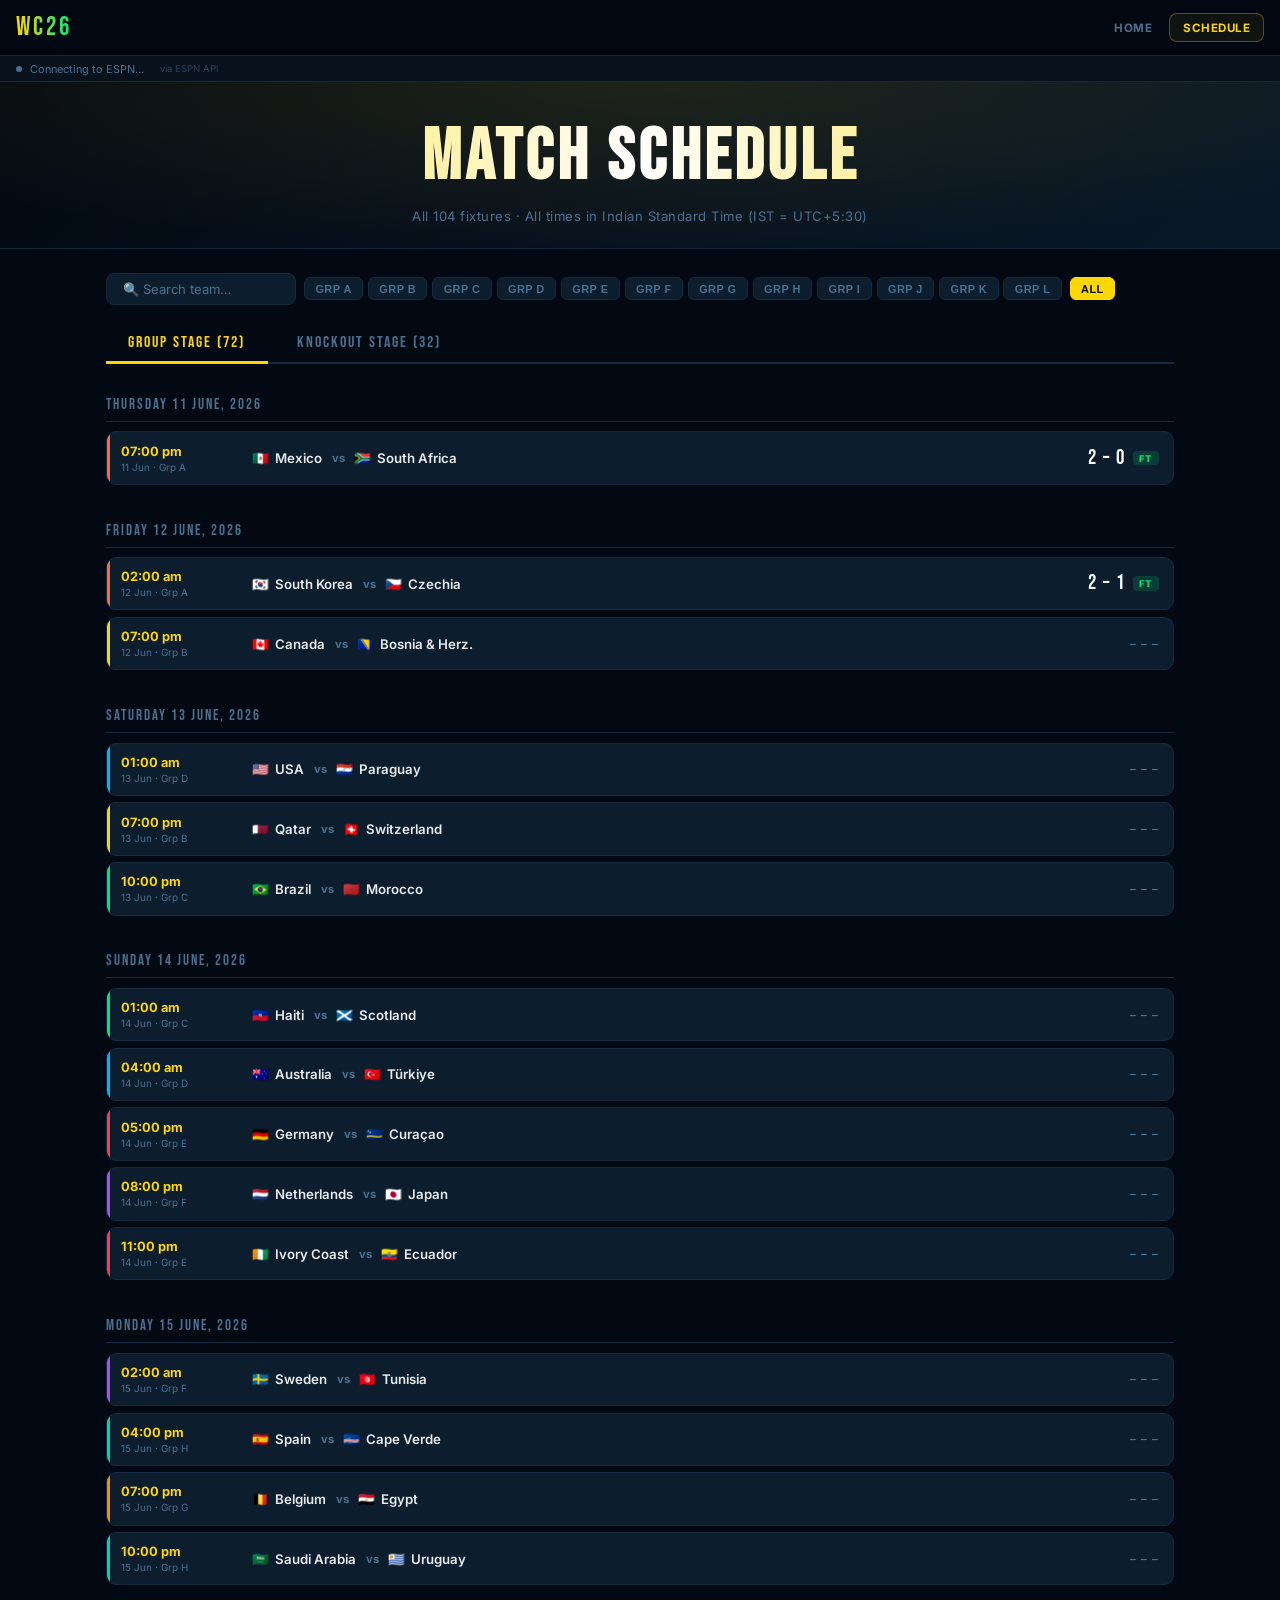
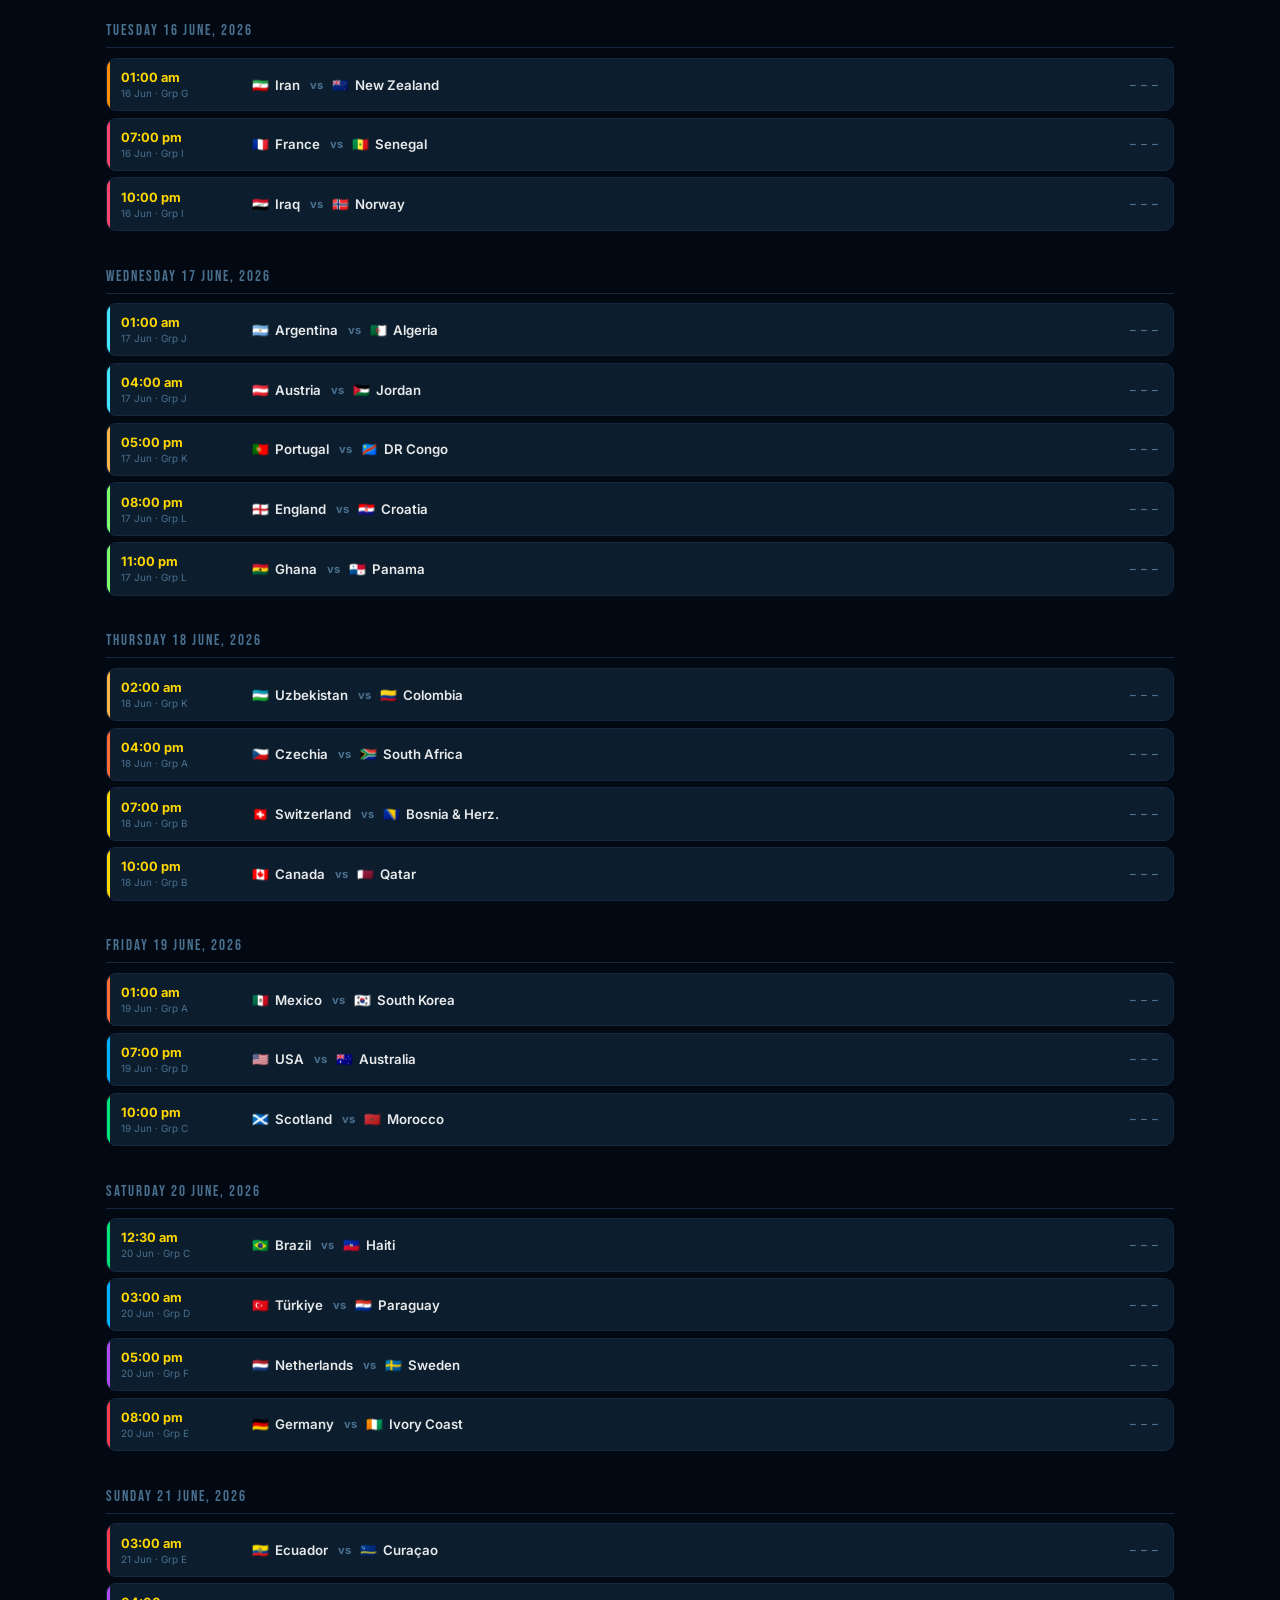
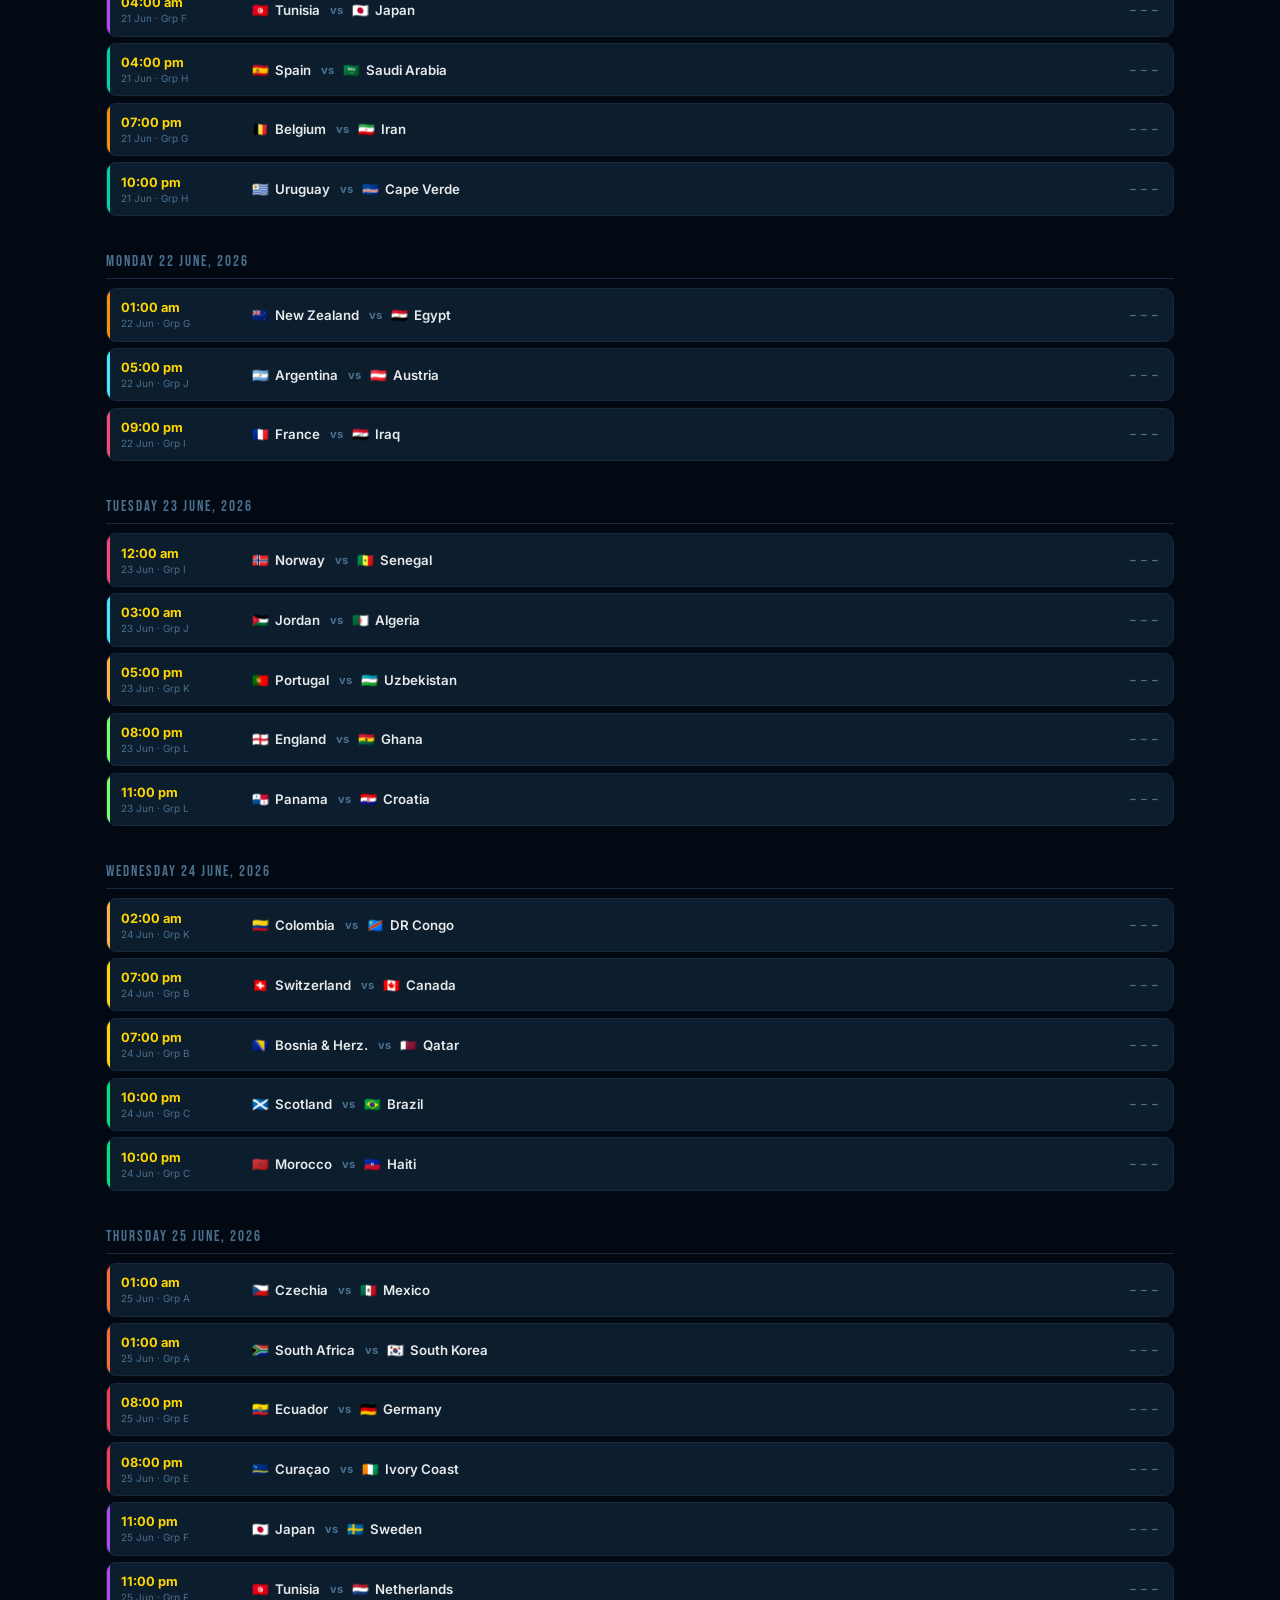
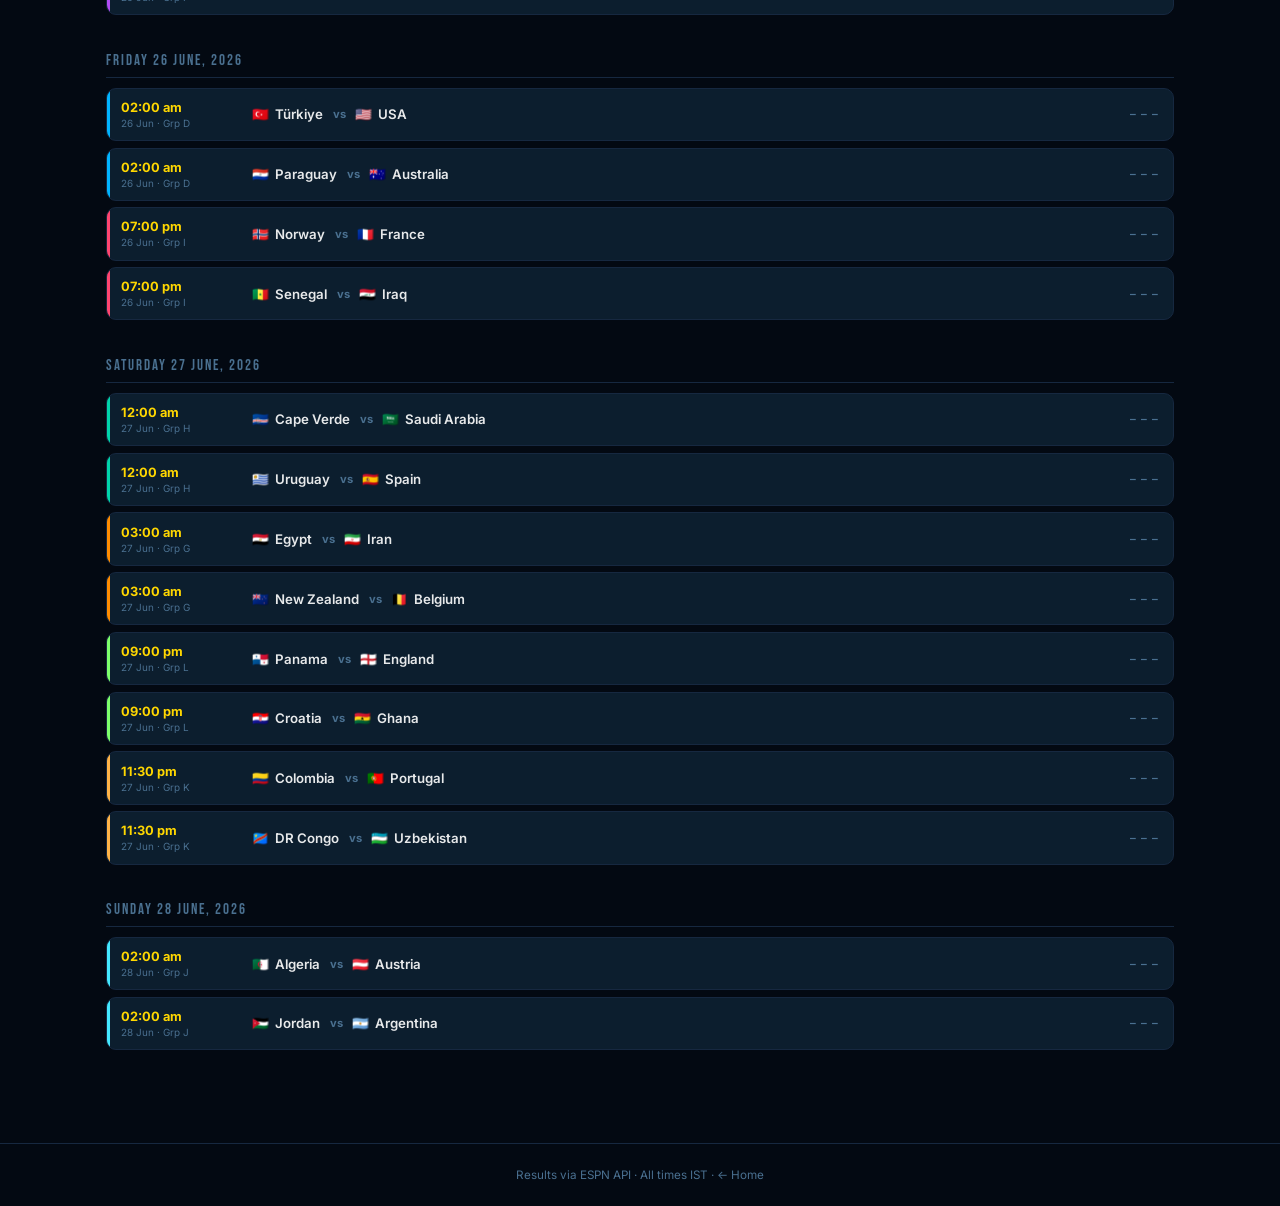
==== commit 1440d8e5: "Add files via upload" ====
--- a/schedule.html
+++ b/schedule.html
@@ -156,6 +156,7 @@
 </div>
 
 <script src="js/data.js"></script>
+<script src="js/clinch.js"></script>
 <script src="js/app.js"></script>
 <script>
 // ═══════════════════════════════════════════════
@@ -267,7 +268,7 @@
 function fmtTime(u){return new Date(u).toLocaleTimeString('en-IN',{hour:'2-digit',minute:'2-digit',hour12:true,timeZone:USER_TZ});}
 function fmtDateLong(u){return new Date(u).toLocaleDateString('en-IN',{weekday:'long',day:'numeric',month:'long',year:'numeric',timeZone:USER_TZ}).toUpperCase();}
 function fmtShort(u){return new Date(u).toLocaleDateString('en-IN',{day:'numeric',month:'short',timeZone:USER_TZ});}
-function getISTDateKey(u){return new Date(u).toLocaleDateString('en-CA',{timeZone:USER_TZ});}
+function getLocalDateKey(u){return new Date(u).toLocaleDateString('en-CA',{timeZone:USER_TZ});}
 
 // ═══════════════════════════════════════════════
 //  BUILD SCHEDULE ROW HTML
@@ -322,7 +323,7 @@
   // Group by IST date key (sortable YYYY-MM-DD) → preserve insertion order after sorting
   const byKey={};
   gm.forEach(m=>{
-    const k=getISTDateKey(m.utc);
+    const k=getLocalDateKey(m.utc);
     if(!byKey[k])byKey[k]={label:fmtDateLong(m.utc),matches:[]};
     byKey[k].matches.push(m);
   });
@@ -352,6 +353,35 @@
 // ═══════════════════════════════════════════════
 //  KNOCKOUT SCHEDULE
 // ═══════════════════════════════════════════════
+// Resolves a single side of an R32 slot using the shared clinch engine
+// (js/clinch.js — same BRACKET_R32 mapping and resolveGroupPos() that
+// index.html's bracket uses). Returns {text, locked}: text is either a
+// resolved "🇫🇷 France"-style name (locked:true) or a pending placeholder
+// like "1A" / "3rd: C/E/F/H/I" (locked:false).
+function resolveKoSide(side){
+  if(side.pos<=2){
+    const r=resolveGroupPos(side.grp,side.pos);
+    if(r&&r.locked){
+      const t=TEAMS[r.teamId];
+      return {text:t?`${t.flag} ${t.name}`:r.teamId, locked:true};
+    }
+    return {text:`${side.pos}${side.grp}`, locked:false};
+  }
+  // 3rd-place wildcard slots only resolve once ALL 12 groups finish
+  return {text:`3rd: ${side.pool.join('/')}`, locked:false};
+}
+// Builds a resolved-as-far-as-possible "Home vs Away" label for an R32
+// match id — each side shows a real team name once mathematically
+// locked, or its placeholder (e.g. "1A", "3rd: C/E/F/H/I") otherwise.
+// Falls back to the original static label only if BRACKET_R32 has no
+// mapping for this id (shouldn't happen for real R32 ids).
+function resolveKoLabel(matchId,fallbackLabel){
+  const slot=BRACKET_R32.find(s=>s.id===matchId);
+  if(!slot) return fallbackLabel;
+  const home=resolveKoSide(slot.home);
+  const away=resolveKoSide(slot.away);
+  return `${home.text} vs ${away.text}`;
+}
 function renderKnockout(){
   const stages=[
     {k:'R32',l:'Round of 32',c:'var(--blue)'},
@@ -367,8 +397,12 @@
     html+=`<div class="ko-stage" style="color:${c}">${l}</div>`;
     ms.forEach(m=>{
       const ist=new Date(m.utc).toLocaleString('en-IN',{weekday:'short',day:'numeric',month:'short',hour:'2-digit',minute:'2-digit',hour12:true,timeZone:USER_TZ})+' '+getTZLabel();
+      // R32 slots resolve per-side as groups finish (same engine as
+      // index.html's bracket). R16+ stay as static labels for now since
+      // they depend on R32 results, which haven't been played yet.
+      const label=(k==='R32')?resolveKoLabel(m.id,m.label||'TBD vs TBD'):(m.label||'TBD vs TBD');
       html+=`<div class="ko-row" style="--ko-c:${c}">
-        <div class="ko-label">${m.label||'TBD vs TBD'}</div>
+        <div class="ko-label">${label}</div>
         <div class="ko-time">🕐 ${ist}</div>
         <div class="ko-venue">📍 ${m.venue}</div>
       </div>`;
@@ -445,7 +479,7 @@
   if(gm.some(m=>m.st==='LIVE'))return 30000;
   const now=Date.now();
   if(gm.some(m=>m.st==='NS'&&Math.abs(new Date(m.utc)-now)<3*3600000))return 60000;
-  if(gm.some(m=>m.st==='NS'&&getISTDateKey(m.utc)===getISTDateKey(new Date().toISOString())))return 3*60000;
+  if(gm.some(m=>m.st==='NS'&&getLocalDateKey(m.utc)===getLocalDateKey(new Date().toISOString())))return 3*60000;
   return 10*60000;
 }
 
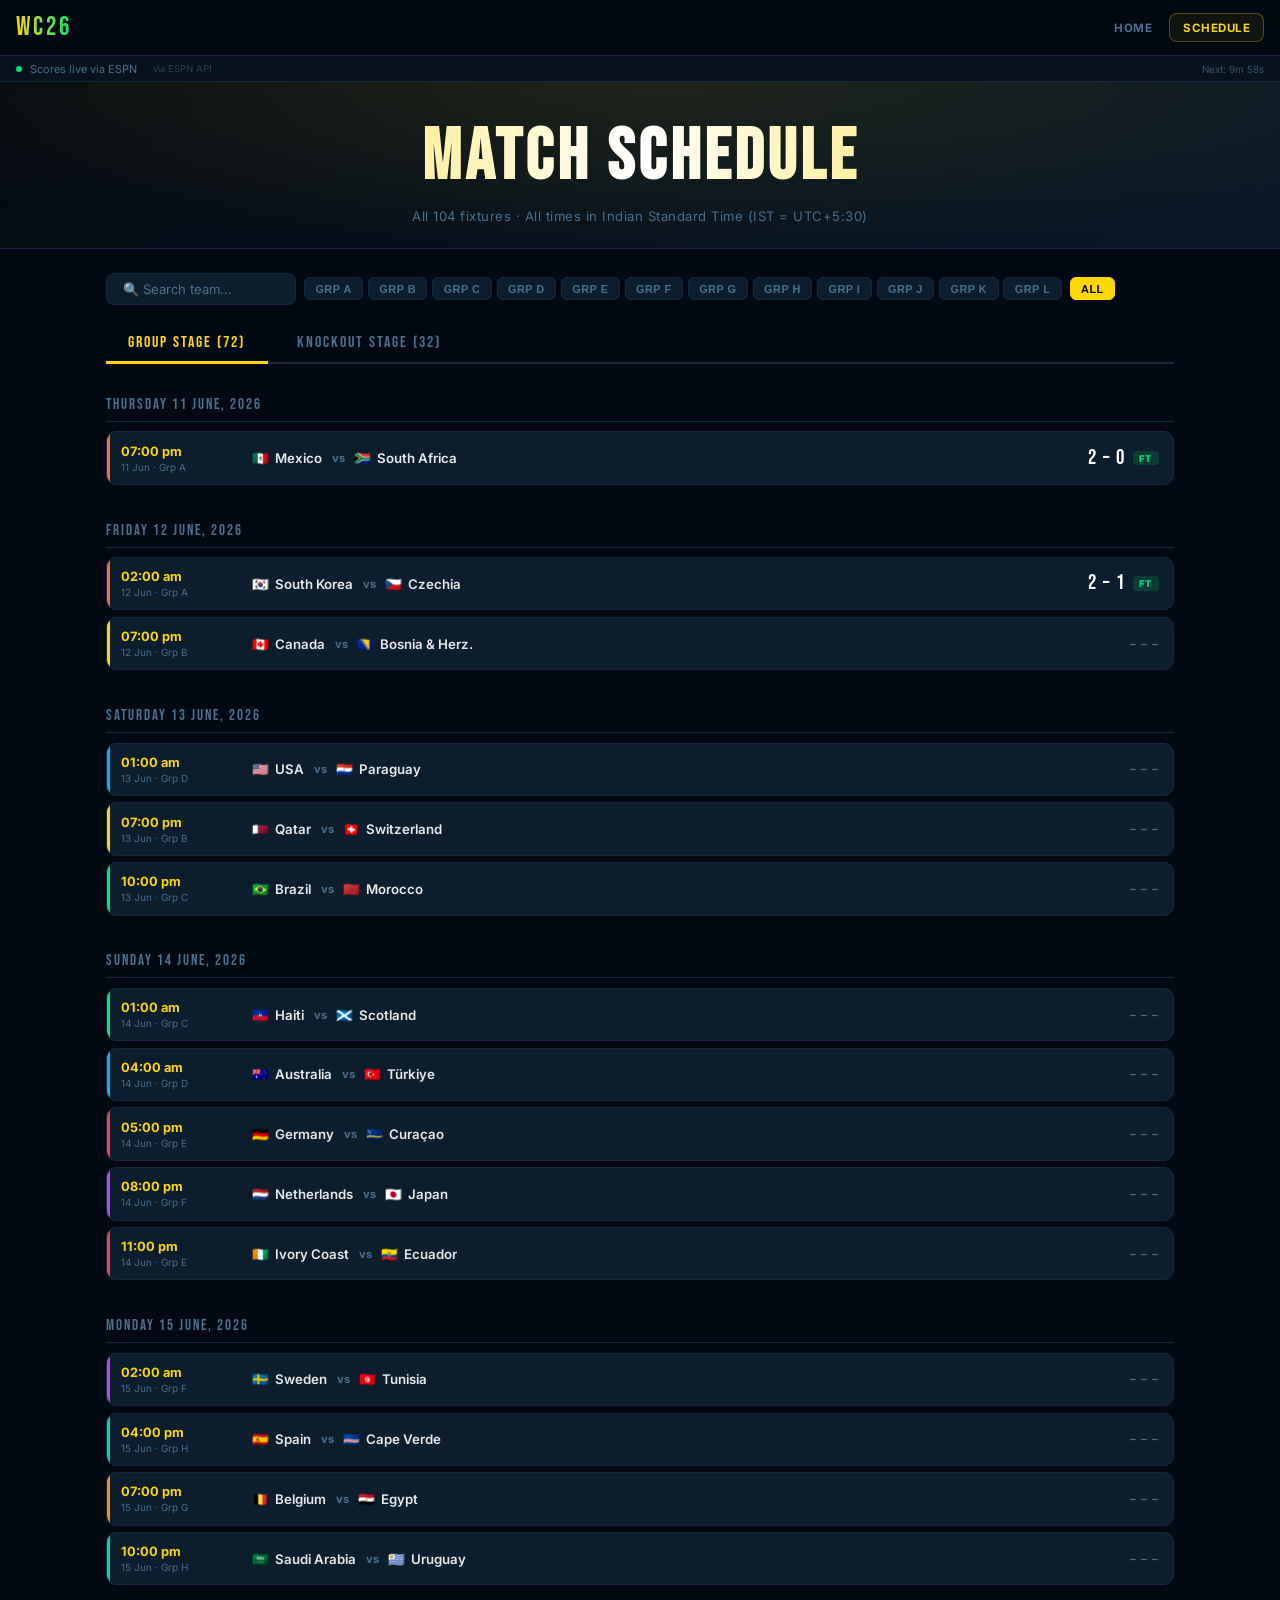
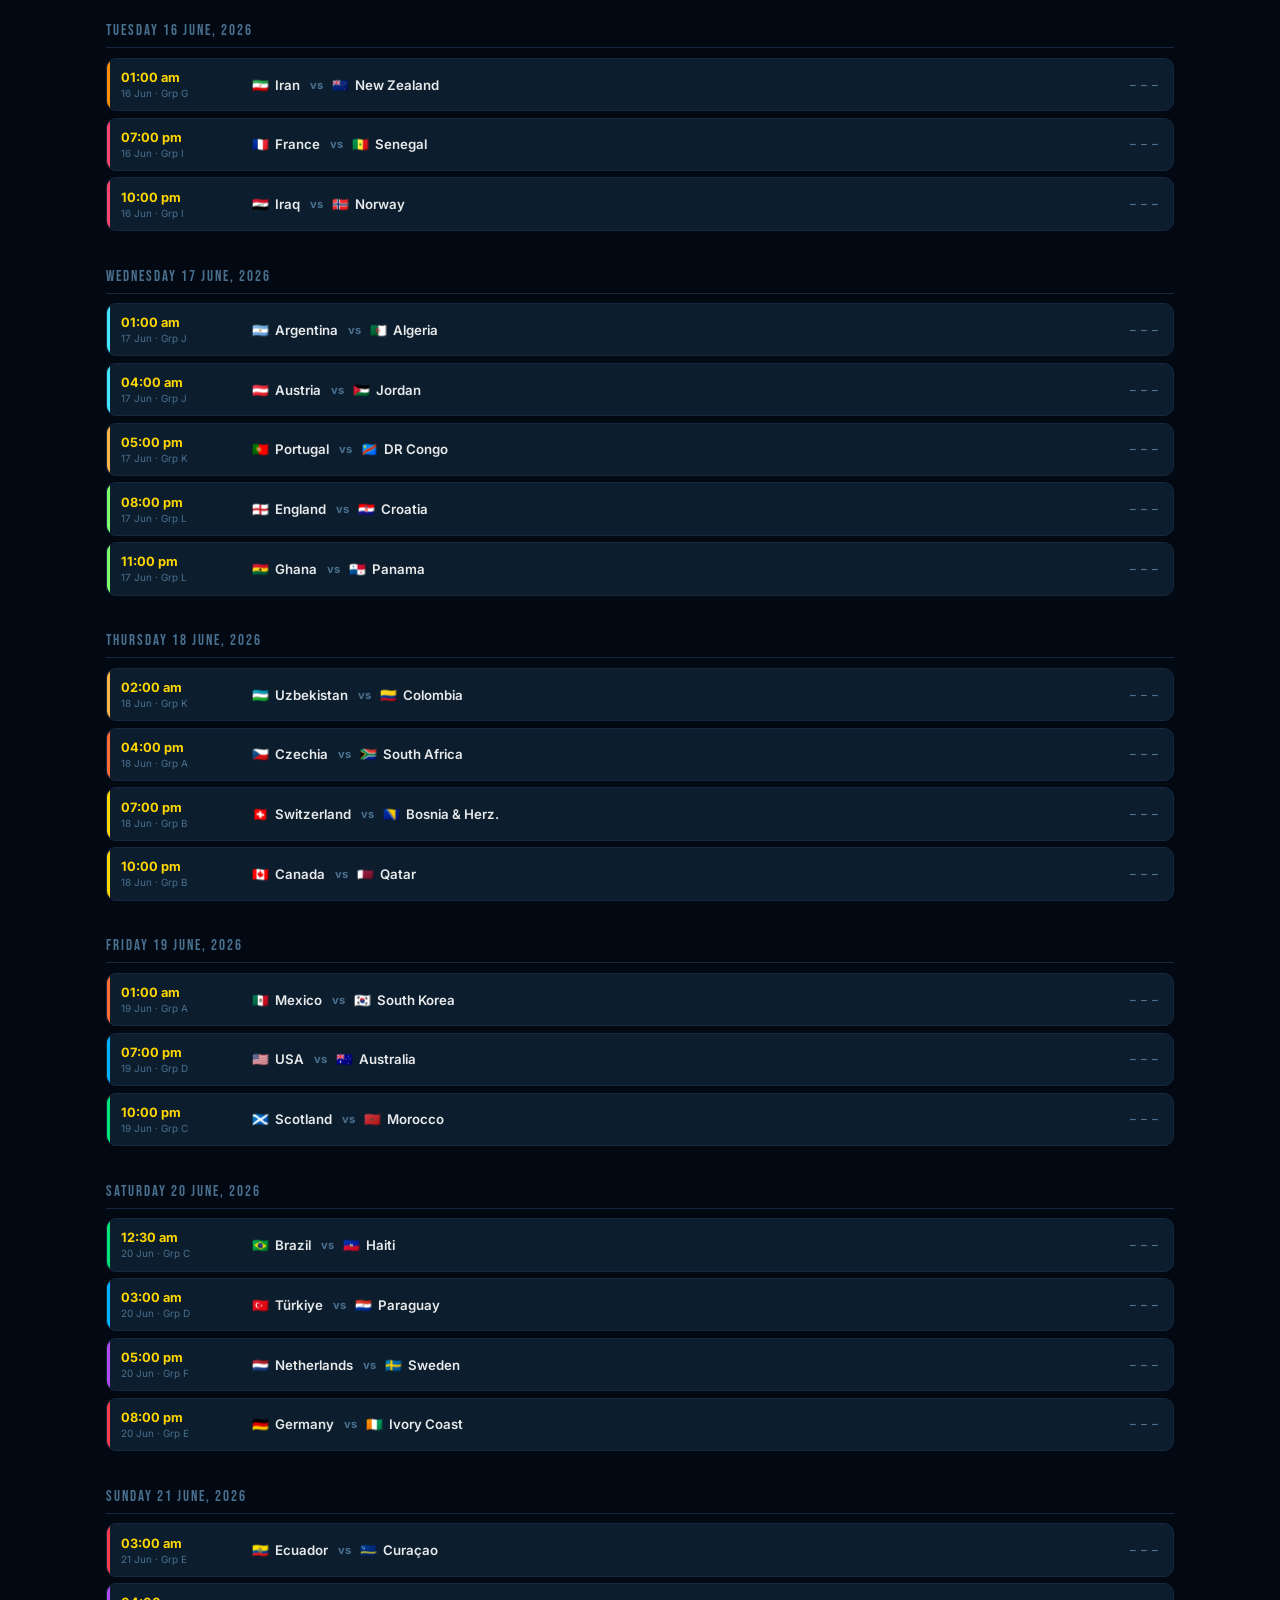
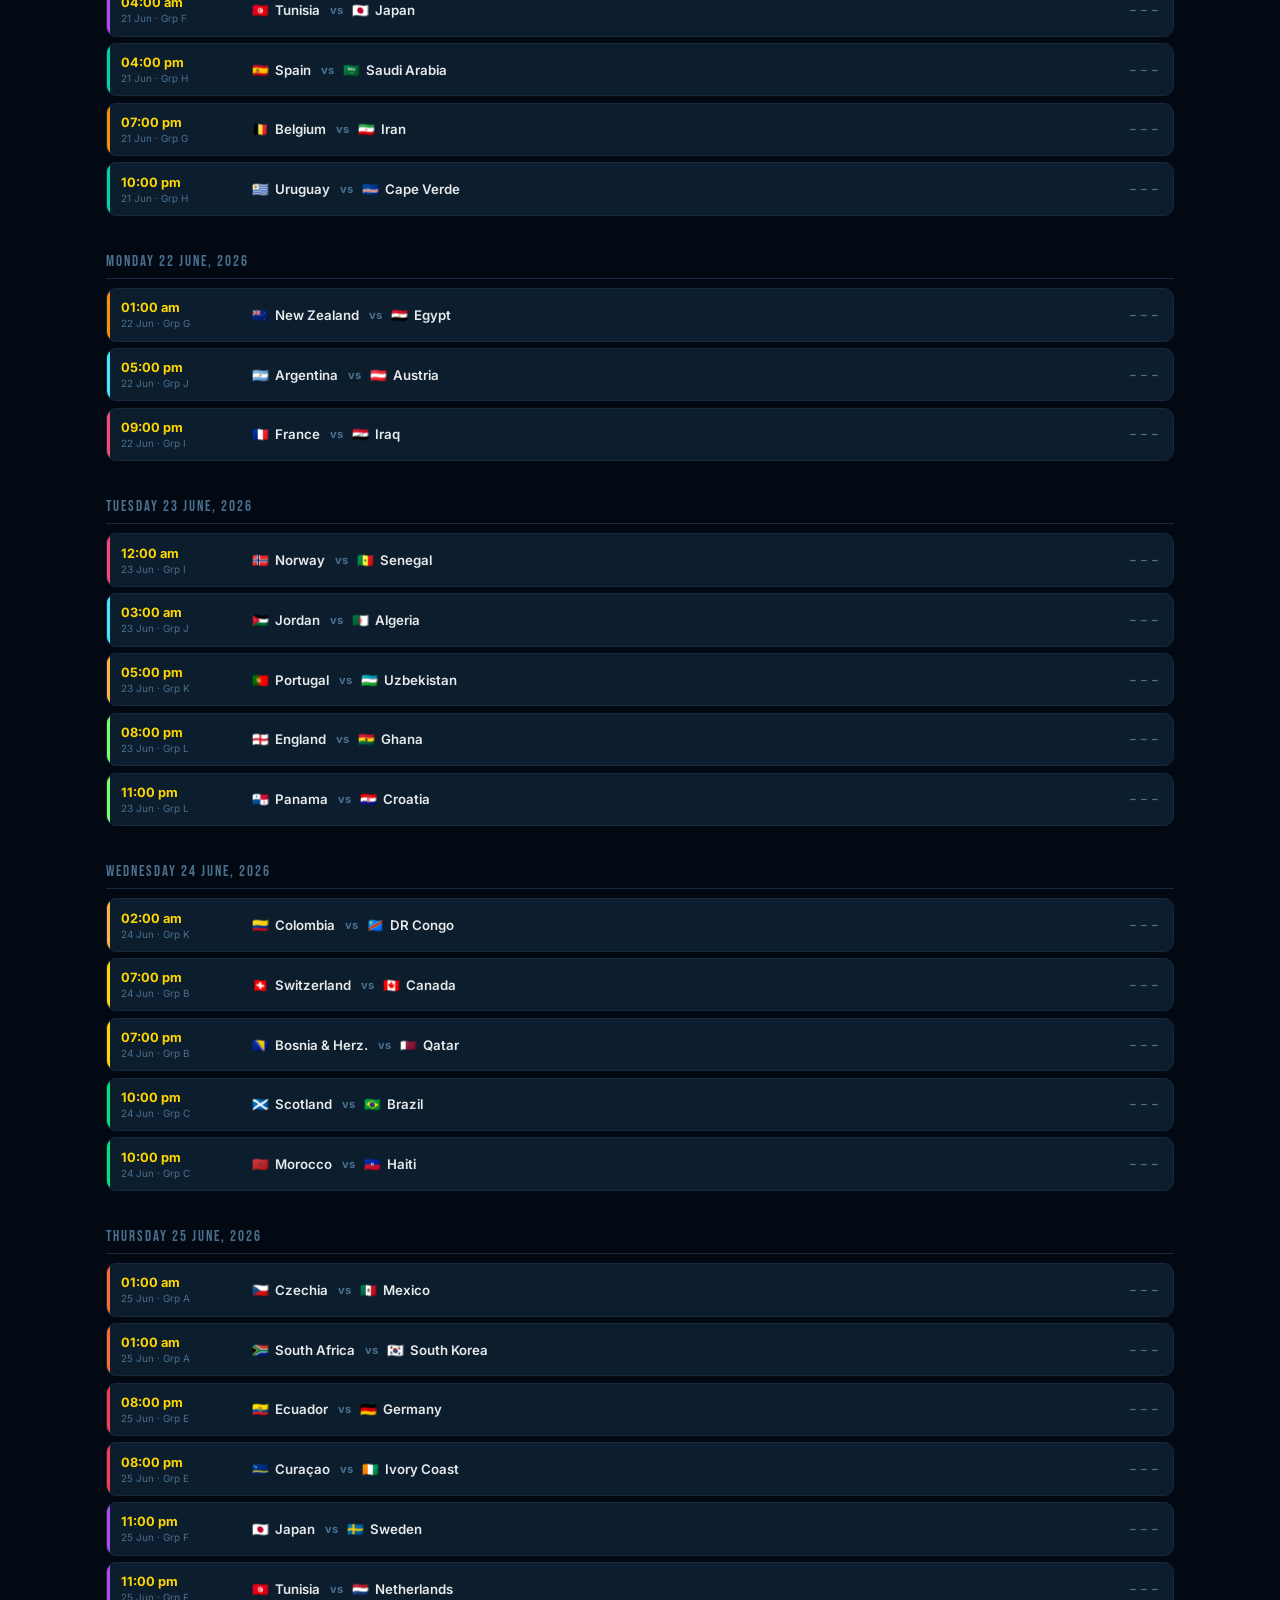
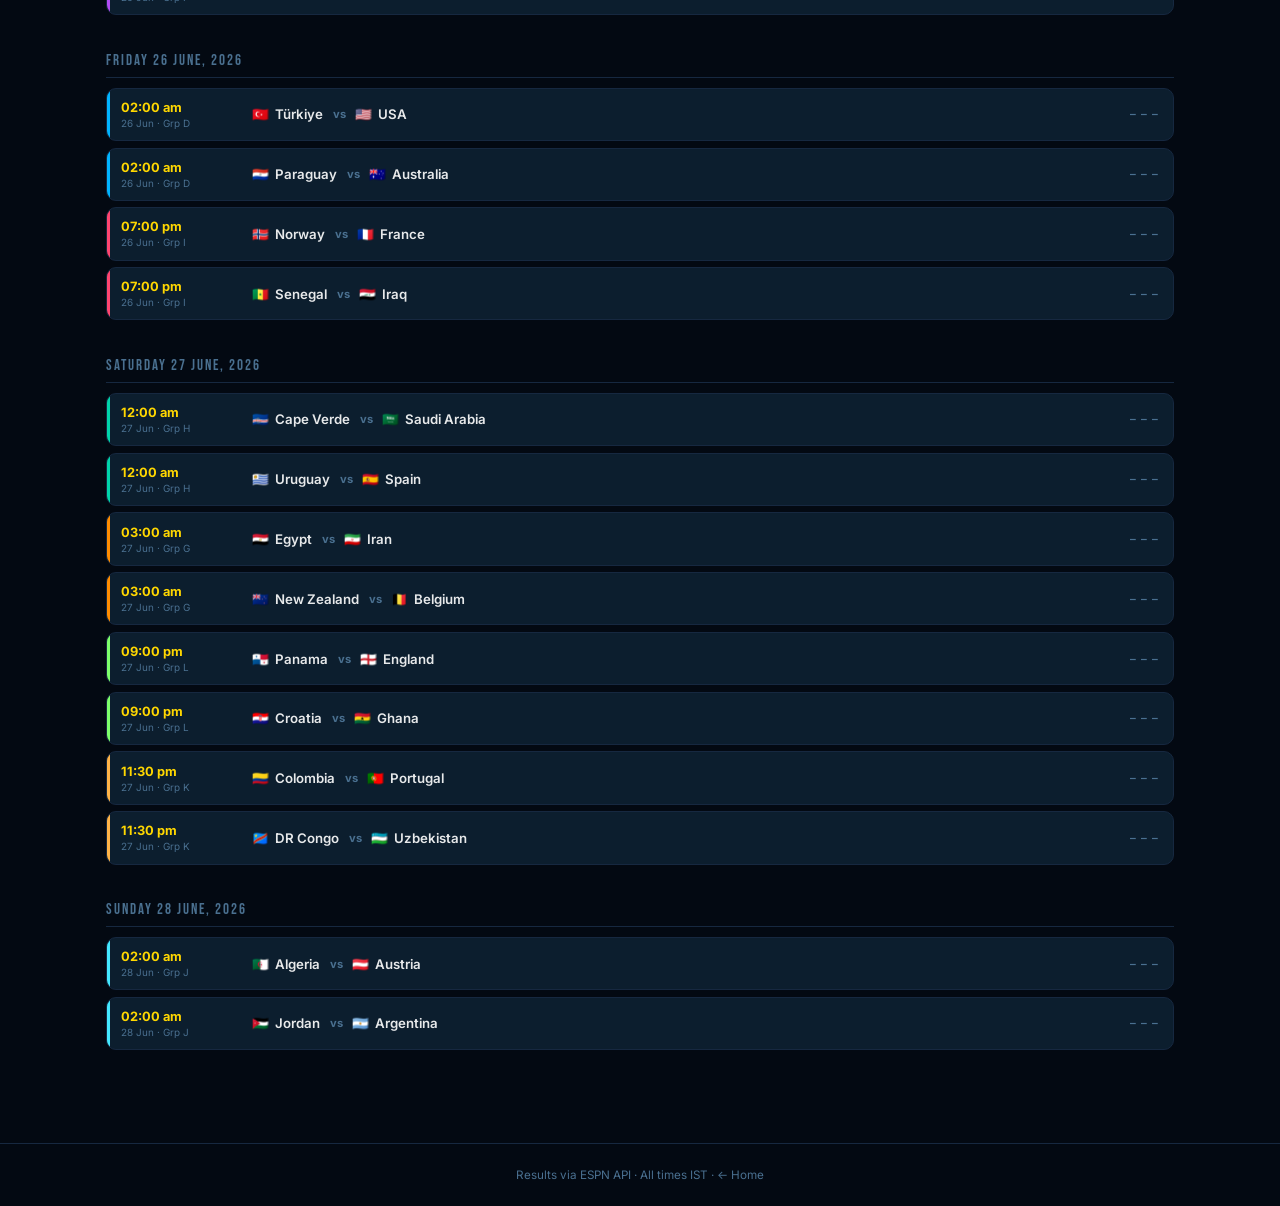
==== commit db3da548: "Add files via upload" ====
--- a/schedule.html
+++ b/schedule.html
@@ -489,7 +489,7 @@
   try{
     const live=await fetchAllRecent();
     const changed=patchMatches(live);
-    if(changed) updateScoreCells(); // fast: only update score cells, no full re-render
+    if(changed){ updateScoreCells(); renderKnockout(); } // score cells are cheap; knockout tab needs a full re-render since clinch status can change
     const isLive=MATCHES.some(m=>GROUPS.includes(m.grp)&&m.st==='LIVE');
     if(isLive) setStatus('live','Updating every 30s');
     else setStatus('ok','Scores live via ESPN');
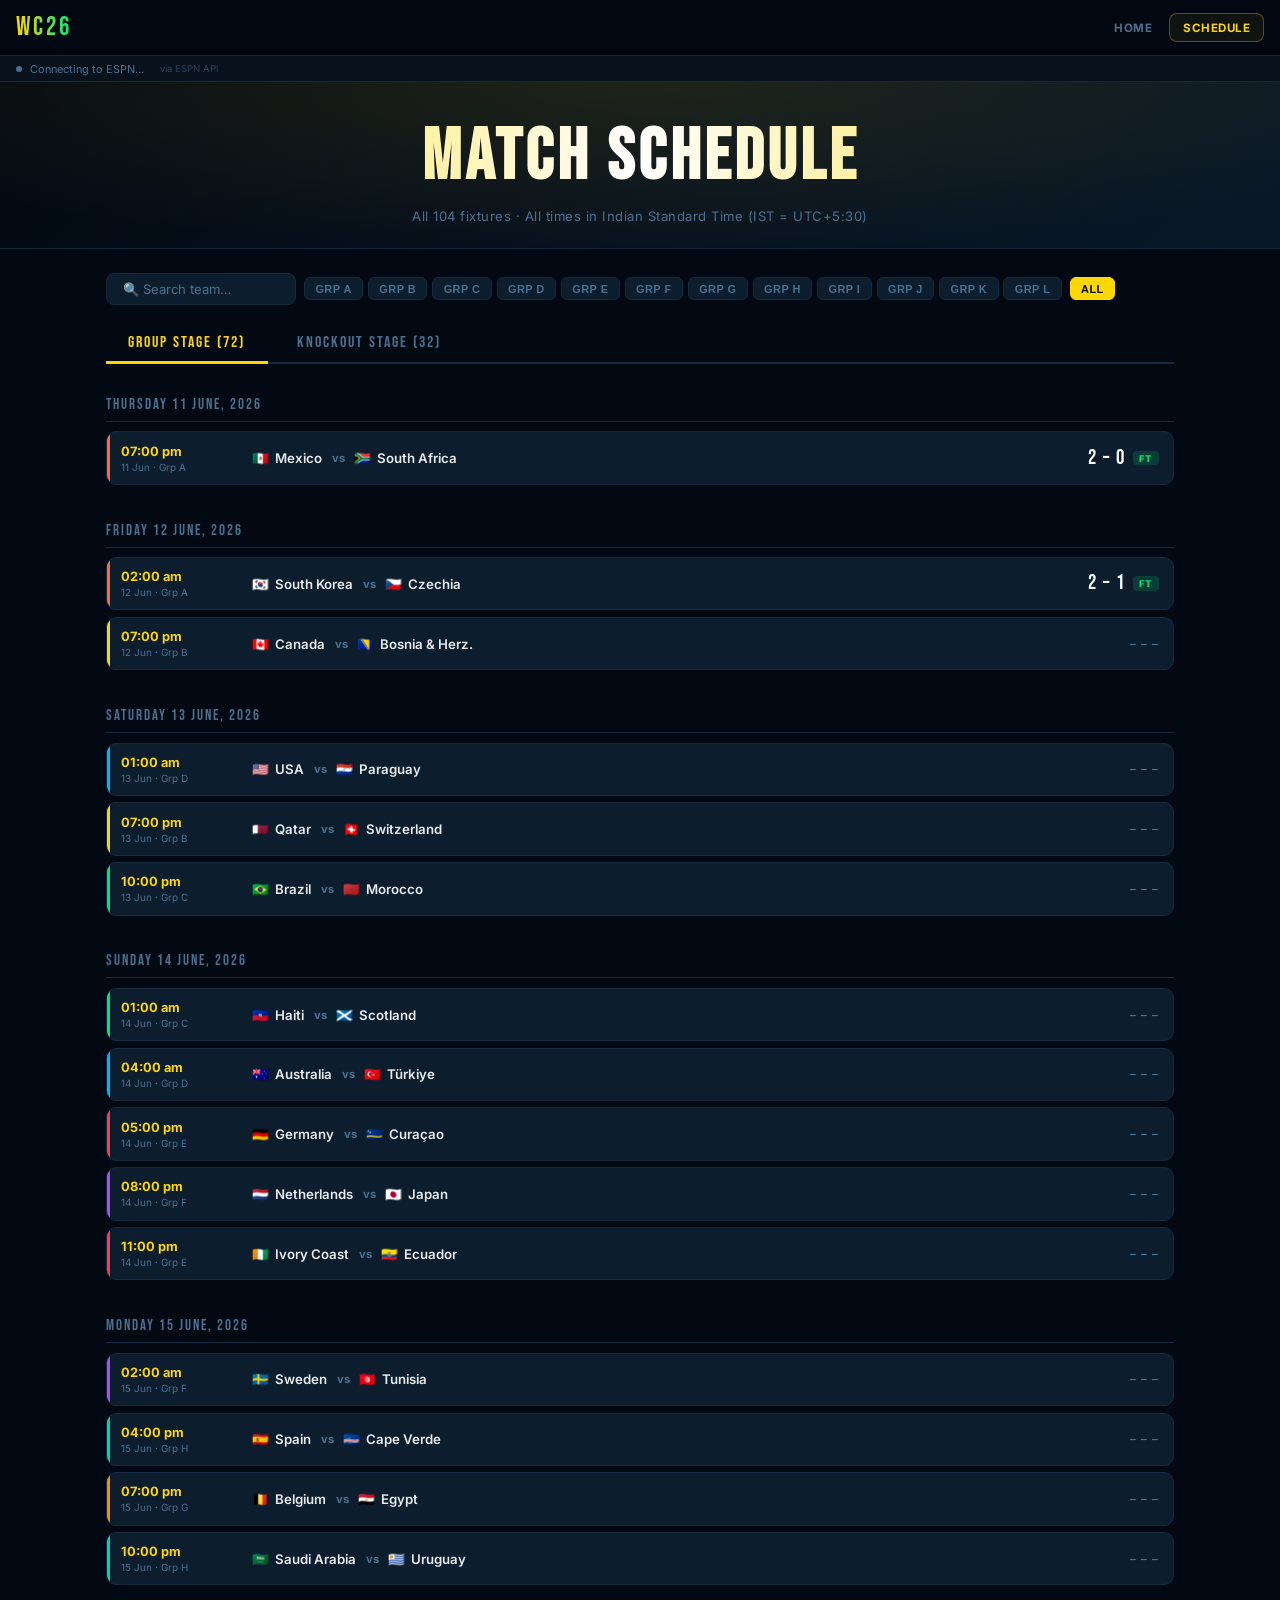
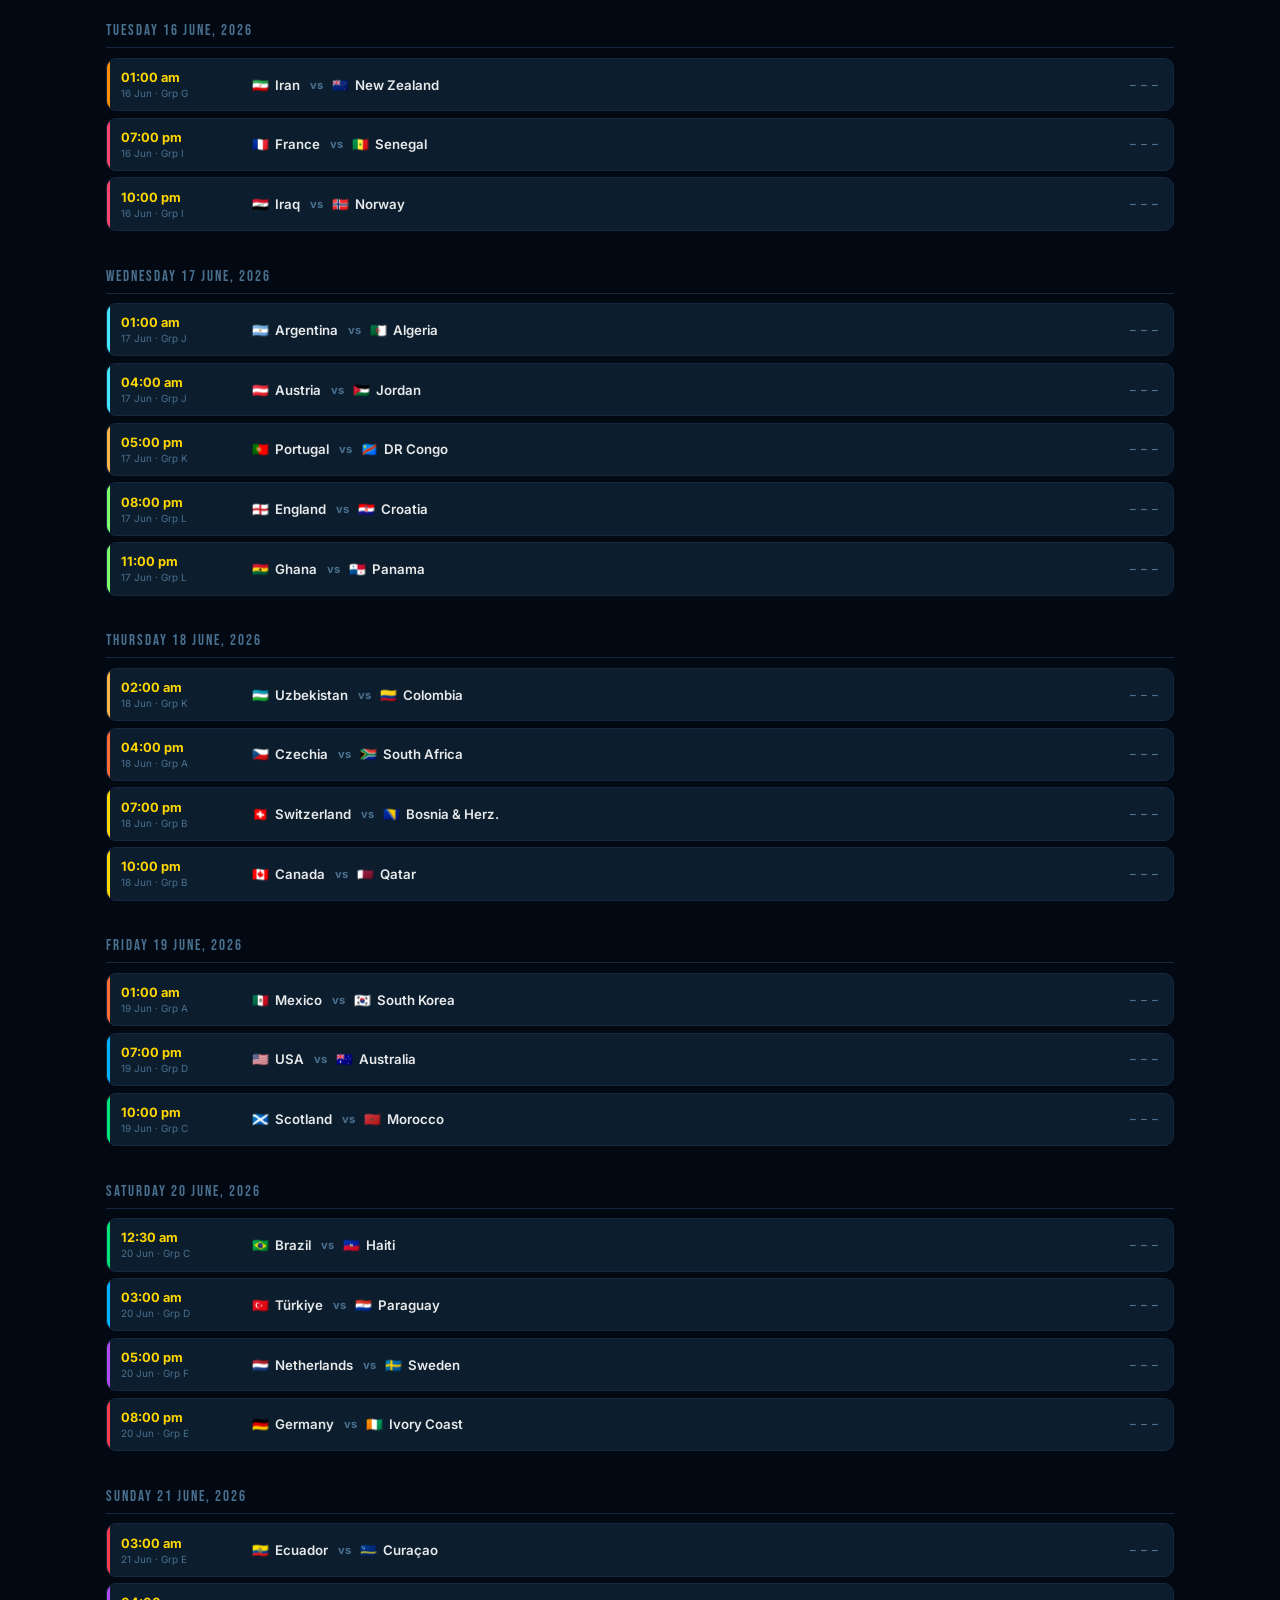
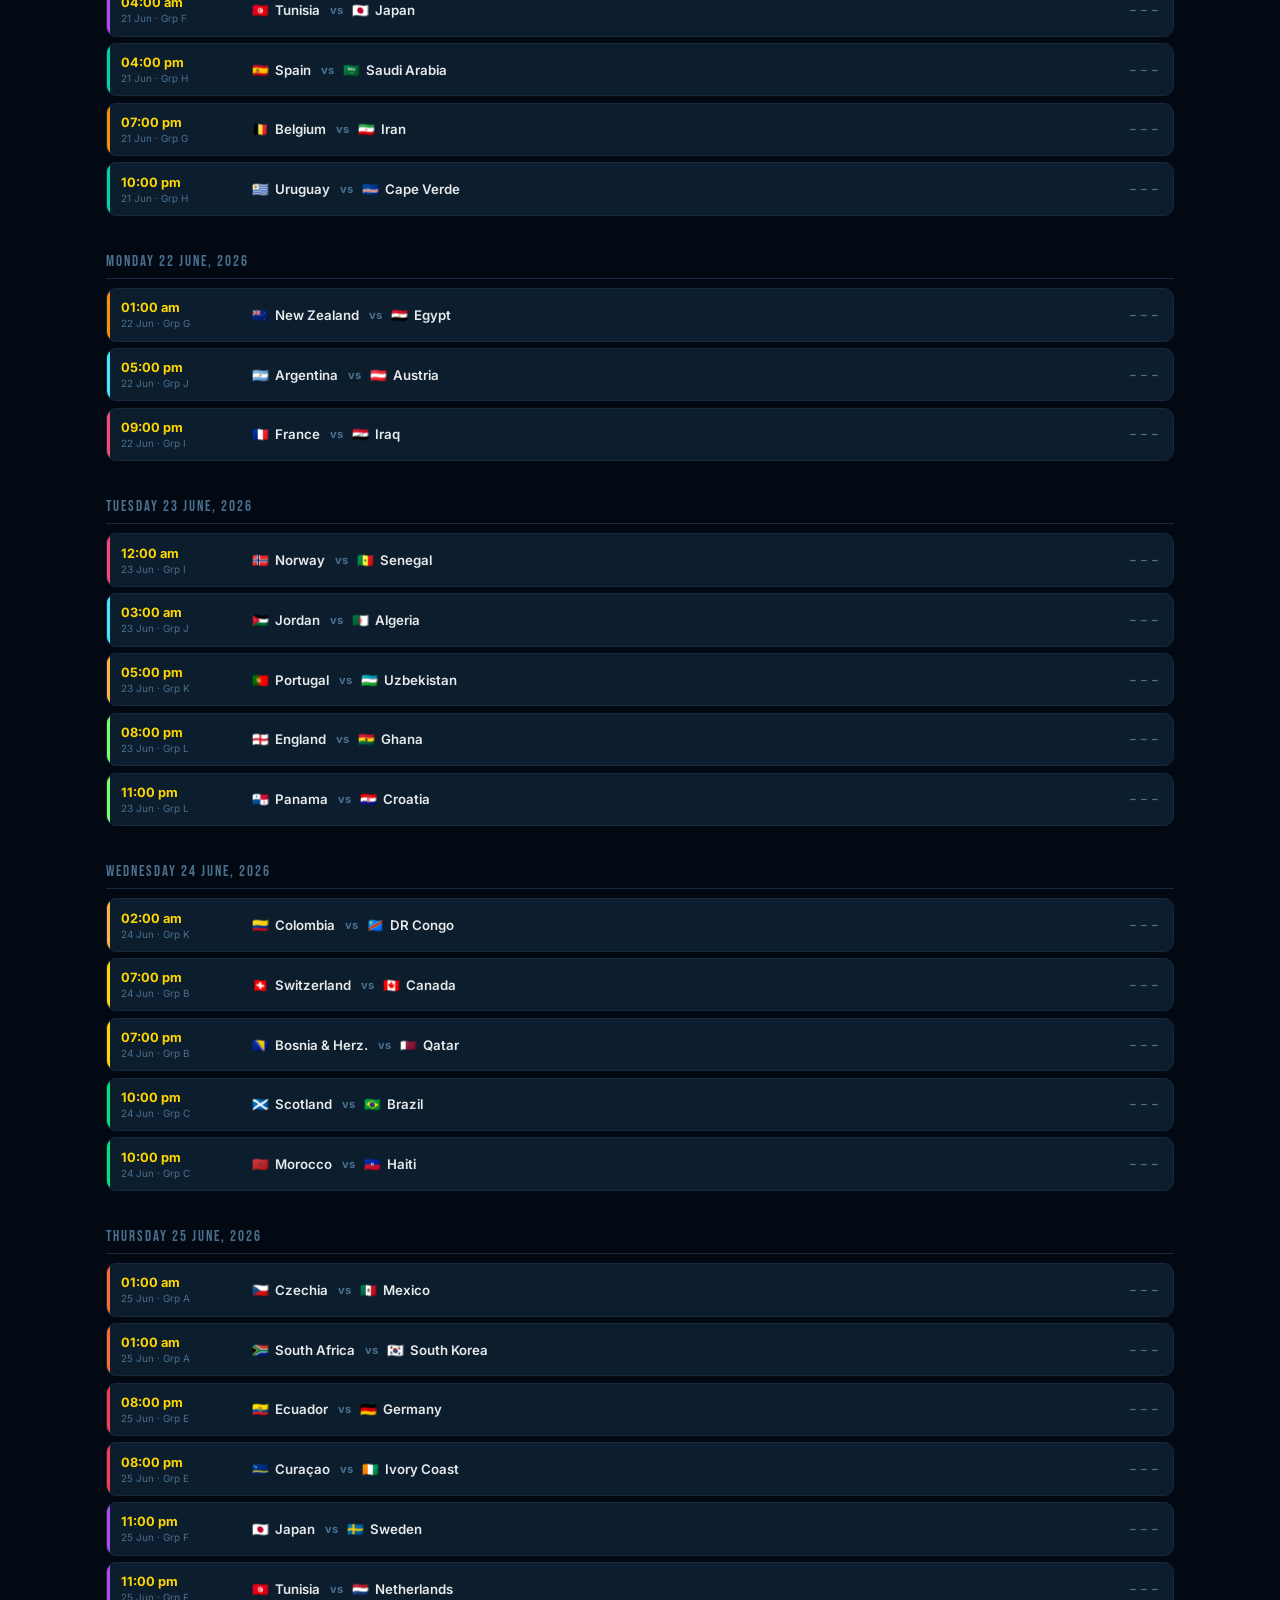
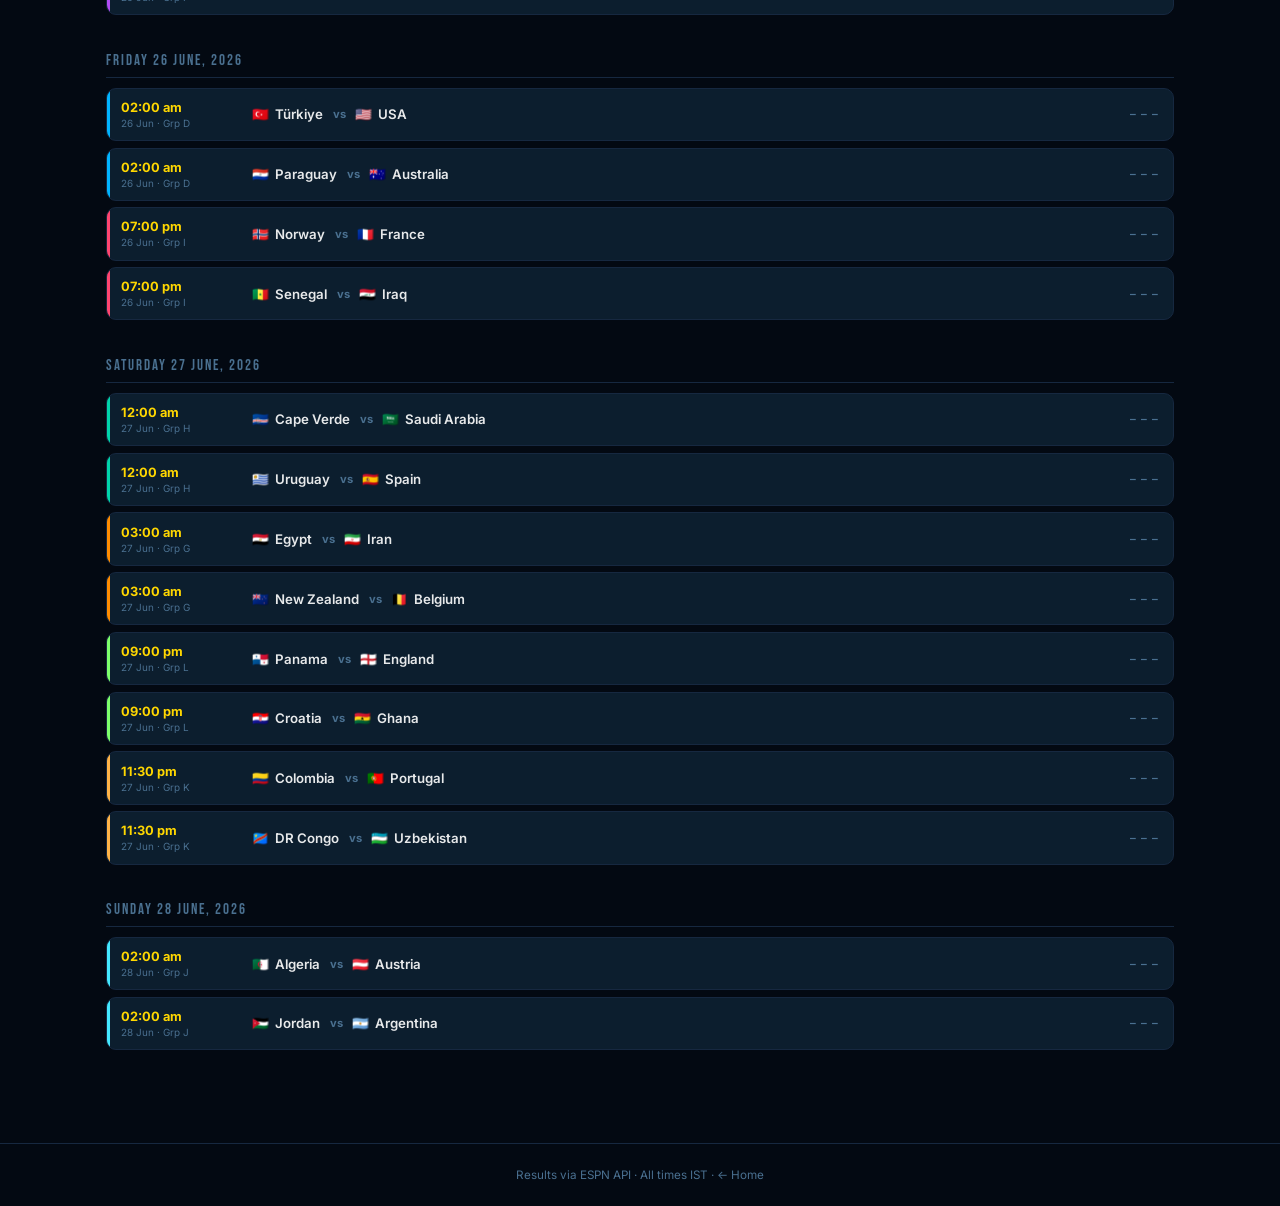
==== commit f4b85548: "Add files via upload" ====
--- a/schedule.html
+++ b/schedule.html
@@ -371,16 +371,33 @@
   return {text:`3rd: ${side.pool.join('/')}`, locked:false};
 }
 // Builds a resolved-as-far-as-possible "Home vs Away" label for an R32
-// match id — each side shows a real team name once mathematically
-// locked, or its placeholder (e.g. "1A", "3rd: C/E/F/H/I") otherwise.
-// Falls back to the original static label only if BRACKET_R32 has no
-// mapping for this id (shouldn't happen for real R32 ids).
+// match id. Checks the hardcoded R32_CONFIRMED table first (js/clinch.js
+// — group stage + 3rd-place rankings are now fully decided for this
+// tournament), falling back to dynamic per-side resolution otherwise.
 function resolveKoLabel(matchId,fallbackLabel){
+  const confirmed=R32_CONFIRMED[matchId];
+  if(confirmed){
+    const h=TEAMS[confirmed[0]], a=TEAMS[confirmed[1]];
+    return `${h?`${h.flag} ${h.name}`:confirmed[0]} vs ${a?`${a.flag} ${a.name}`:confirmed[1]}`;
+  }
   const slot=BRACKET_R32.find(s=>s.id===matchId);
   if(!slot) return fallbackLabel;
   const home=resolveKoSide(slot.home);
   const away=resolveKoSide(slot.away);
   return `${home.text} vs ${away.text}`;
+}
+// Builds a resolved-as-far-as-possible label for an R16/QF/SF/Final
+// match id, using resolveLaterMatch (js/clinch.js) to check whether
+// each feeder match has finished. Falls back to "Winner Mxx" text for
+// any side still pending.
+function resolveLaterLabel(matchId,fallbackLabel){
+  const r=BRACKET_LATER.find(x=>x.id===matchId);
+  if(!r) return fallbackLabel;
+  const resolved=resolveLaterMatch(matchId);
+  const verb=r.round==='3P'?'Loser':'Winner';
+  const homeText=resolved?.home?(TEAMS[resolved.home]?`${TEAMS[resolved.home].flag} ${TEAMS[resolved.home].name}`:resolved.home):`${verb} ${r.from[0]}`;
+  const awayText=resolved?.away?(TEAMS[resolved.away]?`${TEAMS[resolved.away].flag} ${TEAMS[resolved.away].name}`:resolved.away):`${verb} ${r.from[1]}`;
+  return `${homeText} vs ${awayText}`;
 }
 function renderKnockout(){
   const stages=[
@@ -397,10 +414,9 @@
     html+=`<div class="ko-stage" style="color:${c}">${l}</div>`;
     ms.forEach(m=>{
       const ist=new Date(m.utc).toLocaleString('en-IN',{weekday:'short',day:'numeric',month:'short',hour:'2-digit',minute:'2-digit',hour12:true,timeZone:USER_TZ})+' '+getTZLabel();
-      // R32 slots resolve per-side as groups finish (same engine as
-      // index.html's bracket). R16+ stay as static labels for now since
-      // they depend on R32 results, which haven't been played yet.
-      const label=(k==='R32')?resolveKoLabel(m.id,m.label||'TBD vs TBD'):(m.label||'TBD vs TBD');
+      // R32 slots resolve via R32_CONFIRMED (group stage is done).
+      // R16/QF/SF/Final resolve live once their feeder matches finish.
+      const label=(k==='R32')?resolveKoLabel(m.id,m.label||'TBD vs TBD'):resolveLaterLabel(m.id,m.label||'TBD vs TBD');
       html+=`<div class="ko-row" style="--ko-c:${c}">
         <div class="ko-label">${label}</div>
         <div class="ko-time">🕐 ${ist}</div>
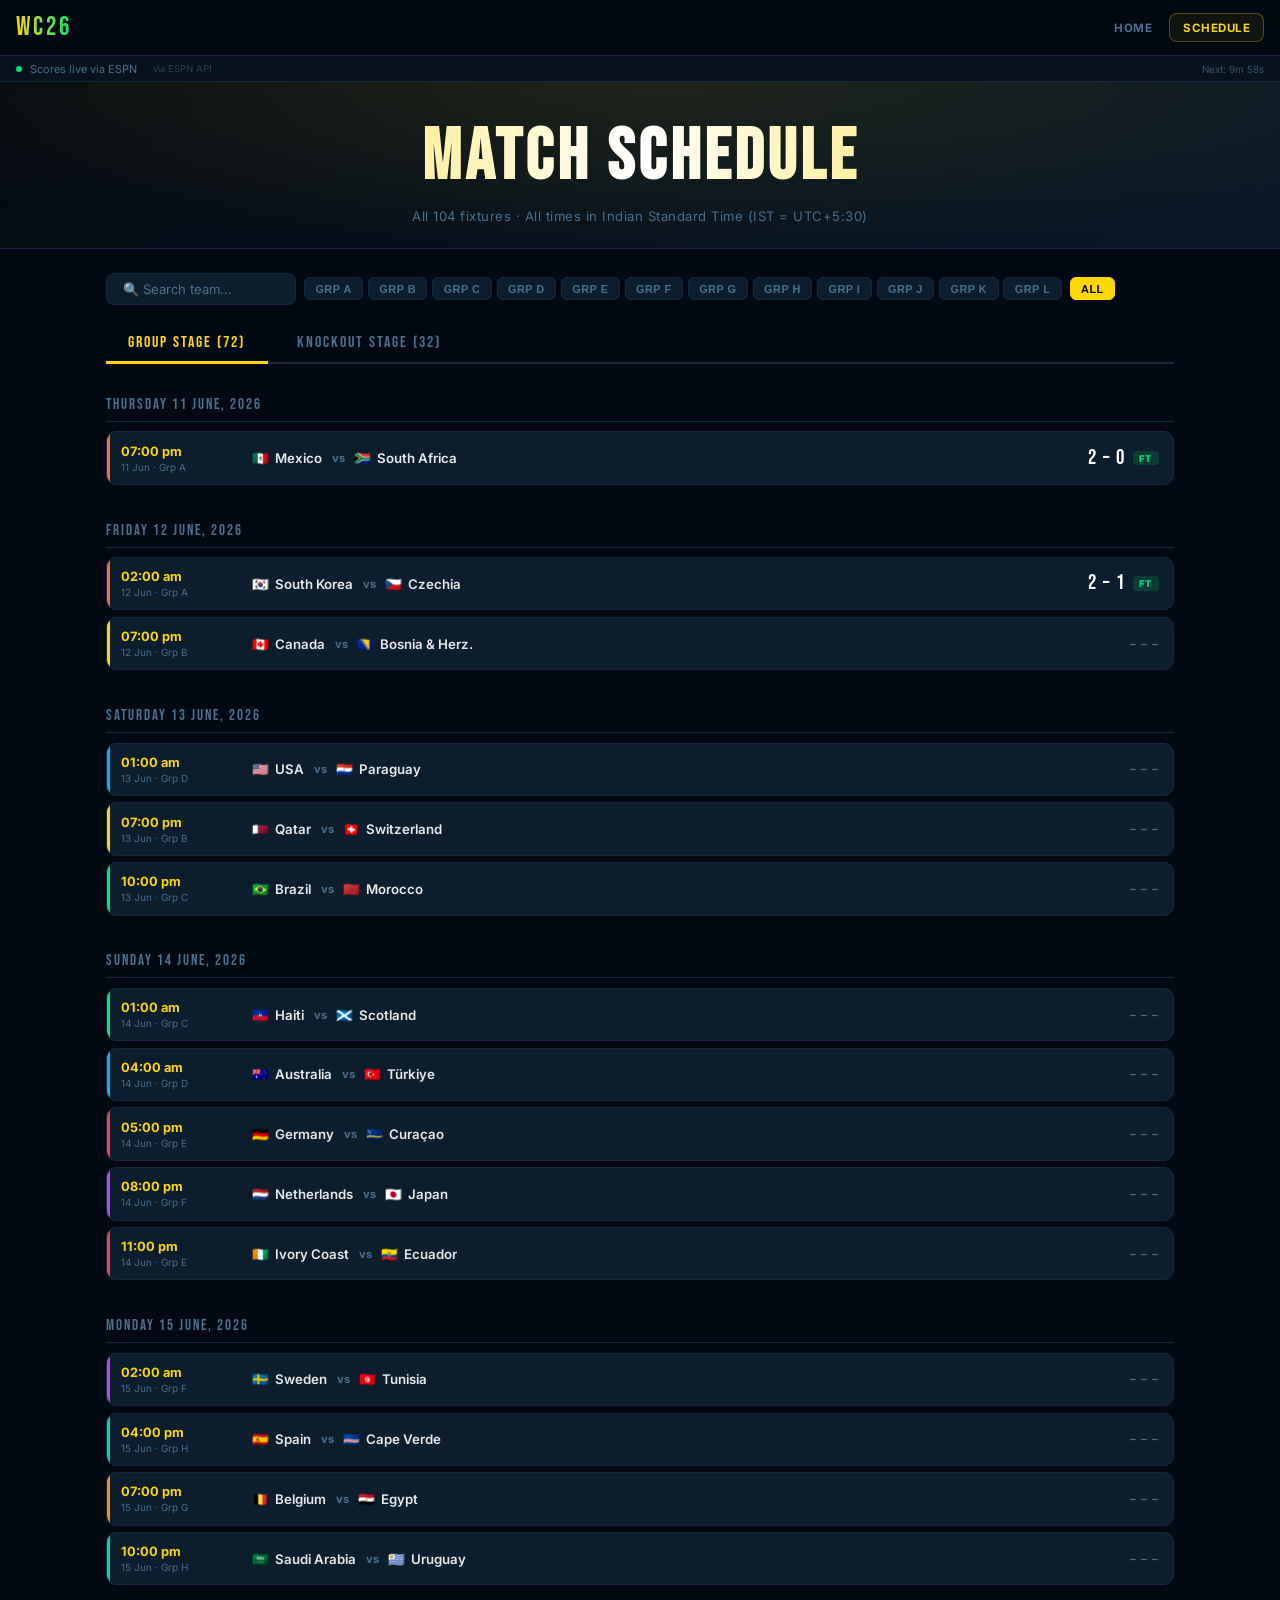
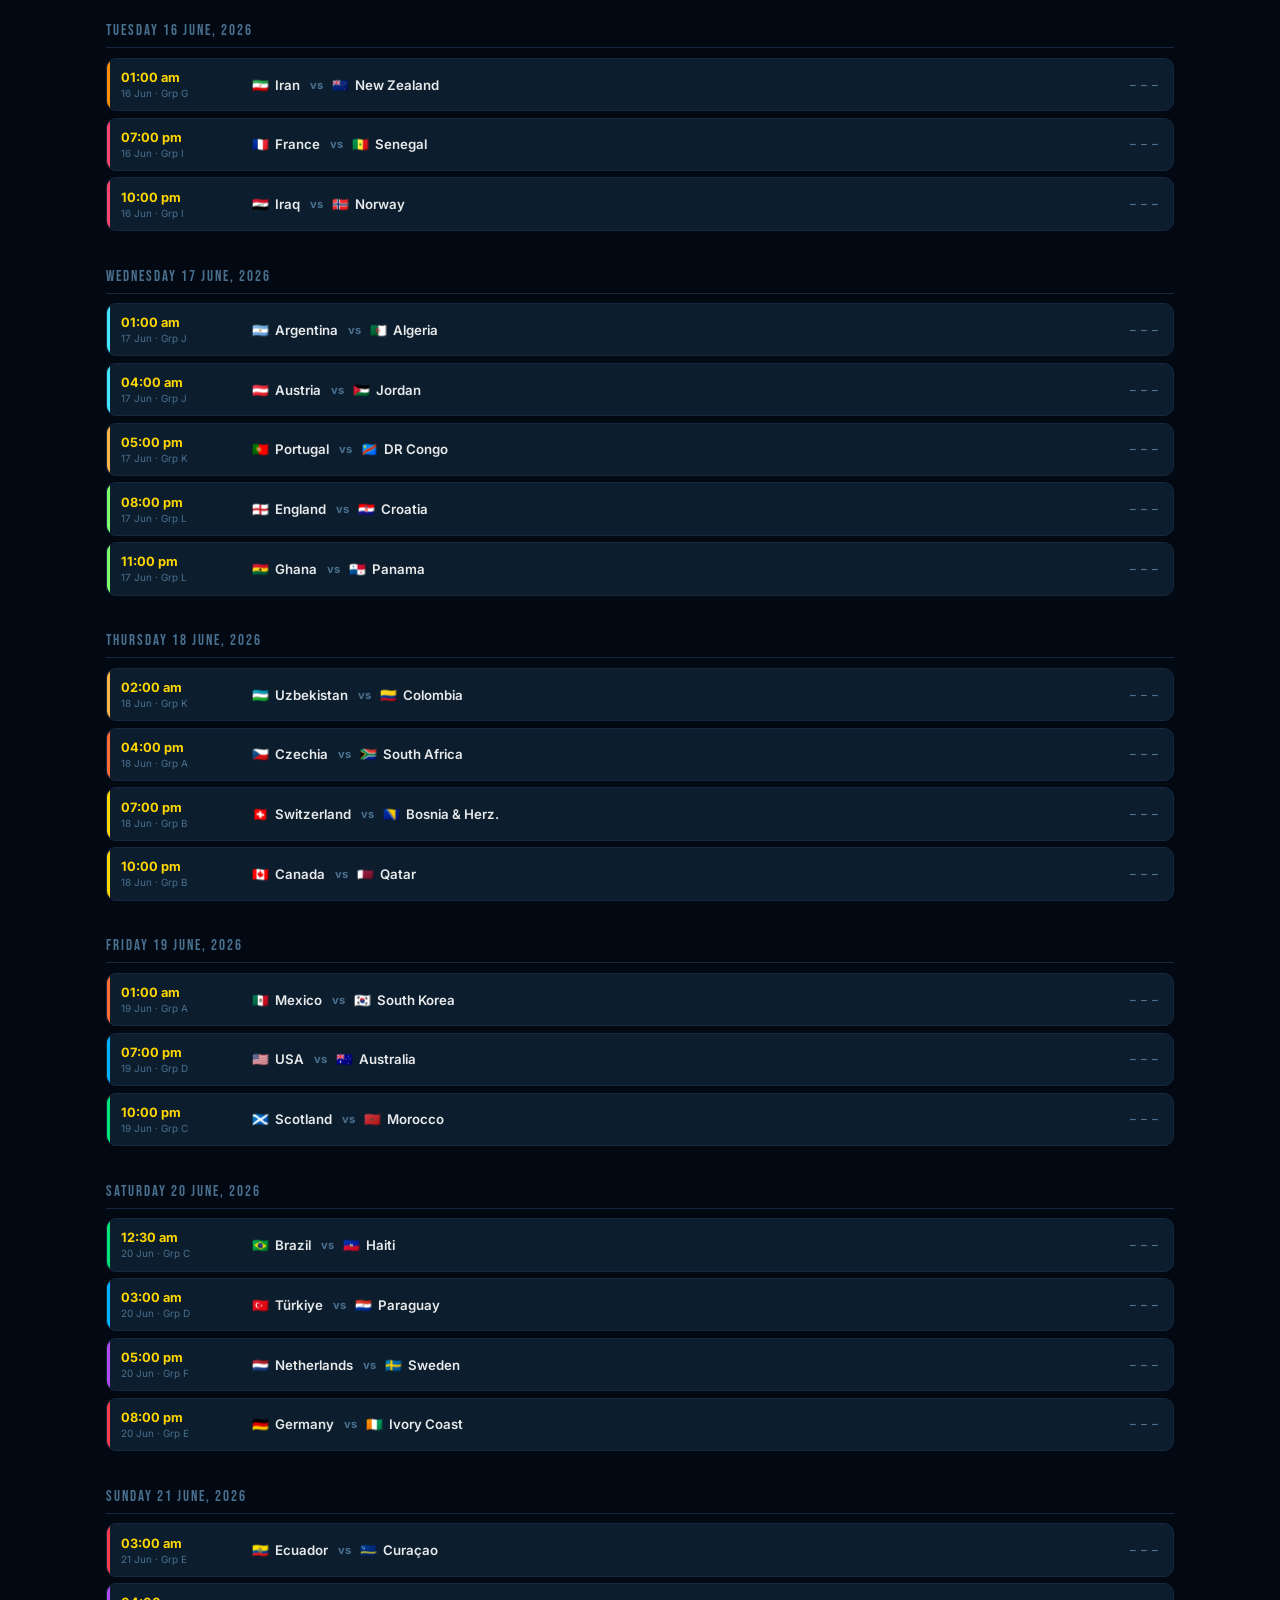
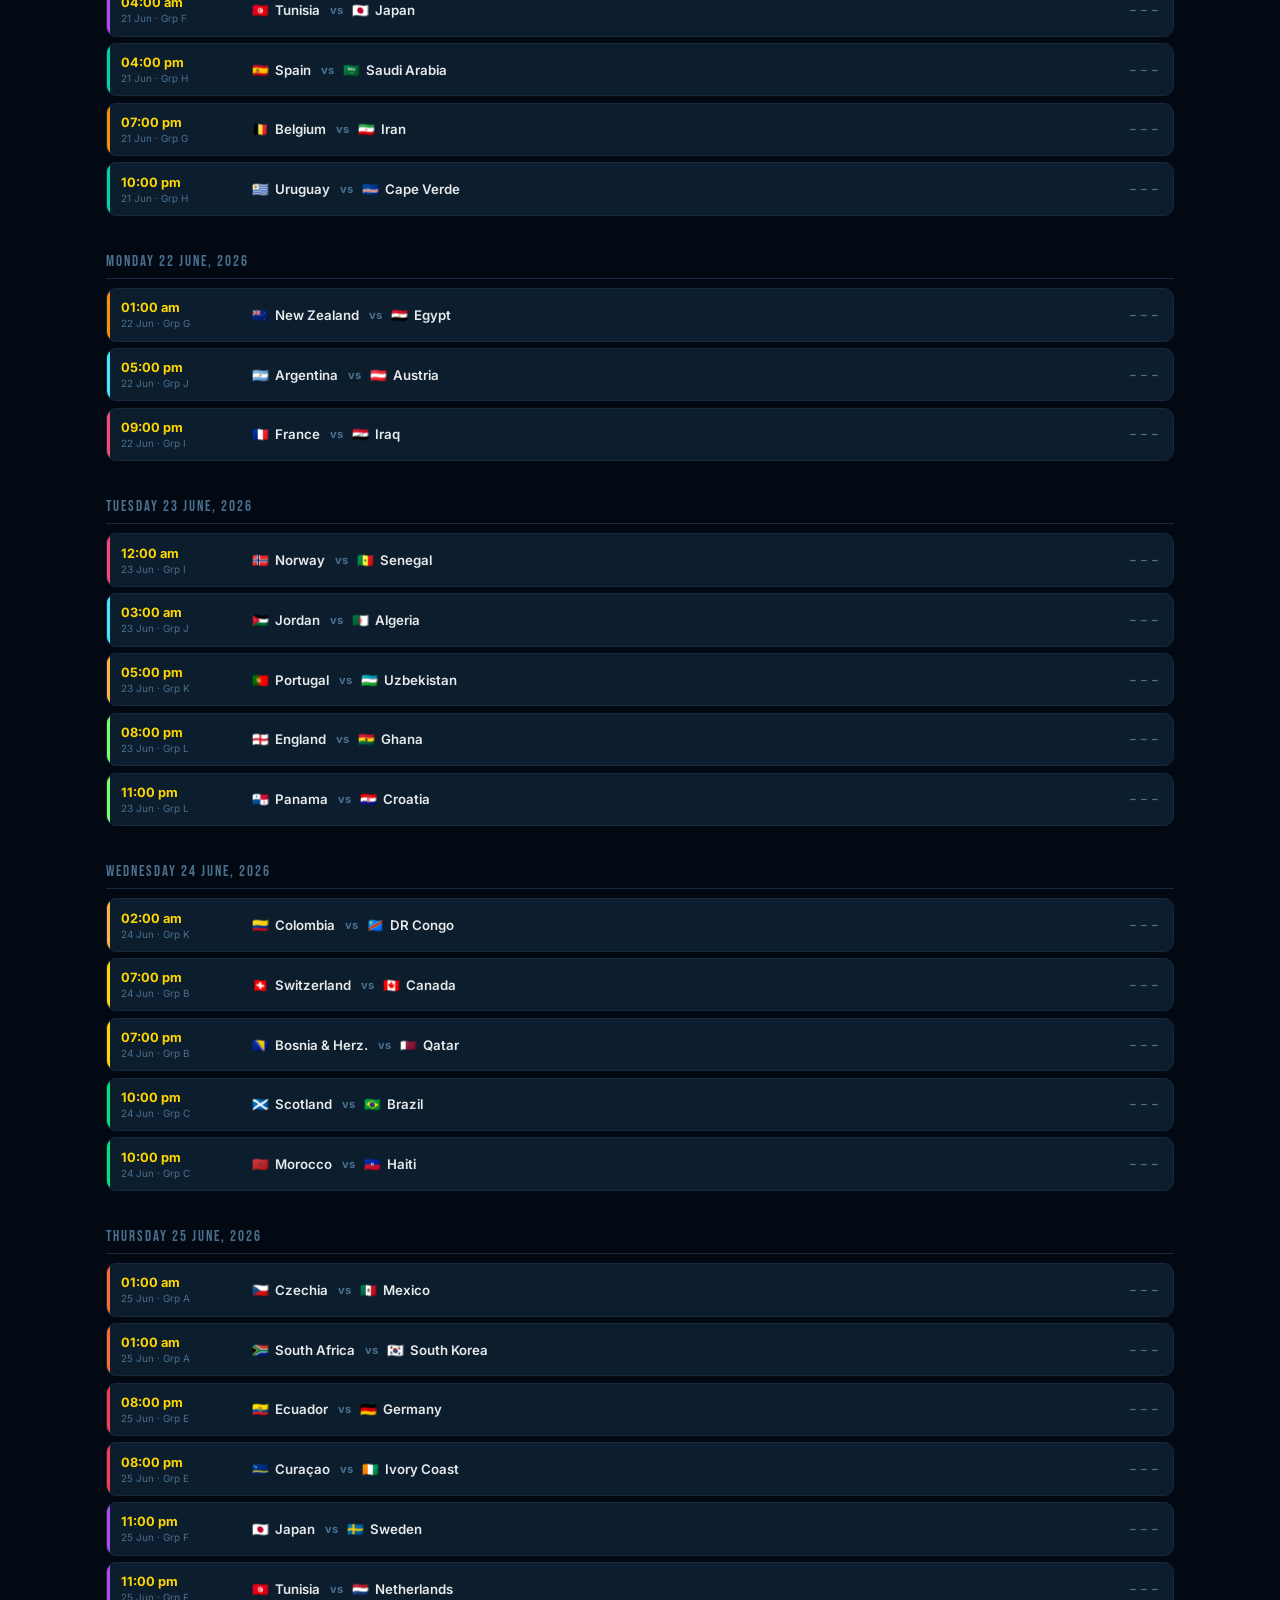
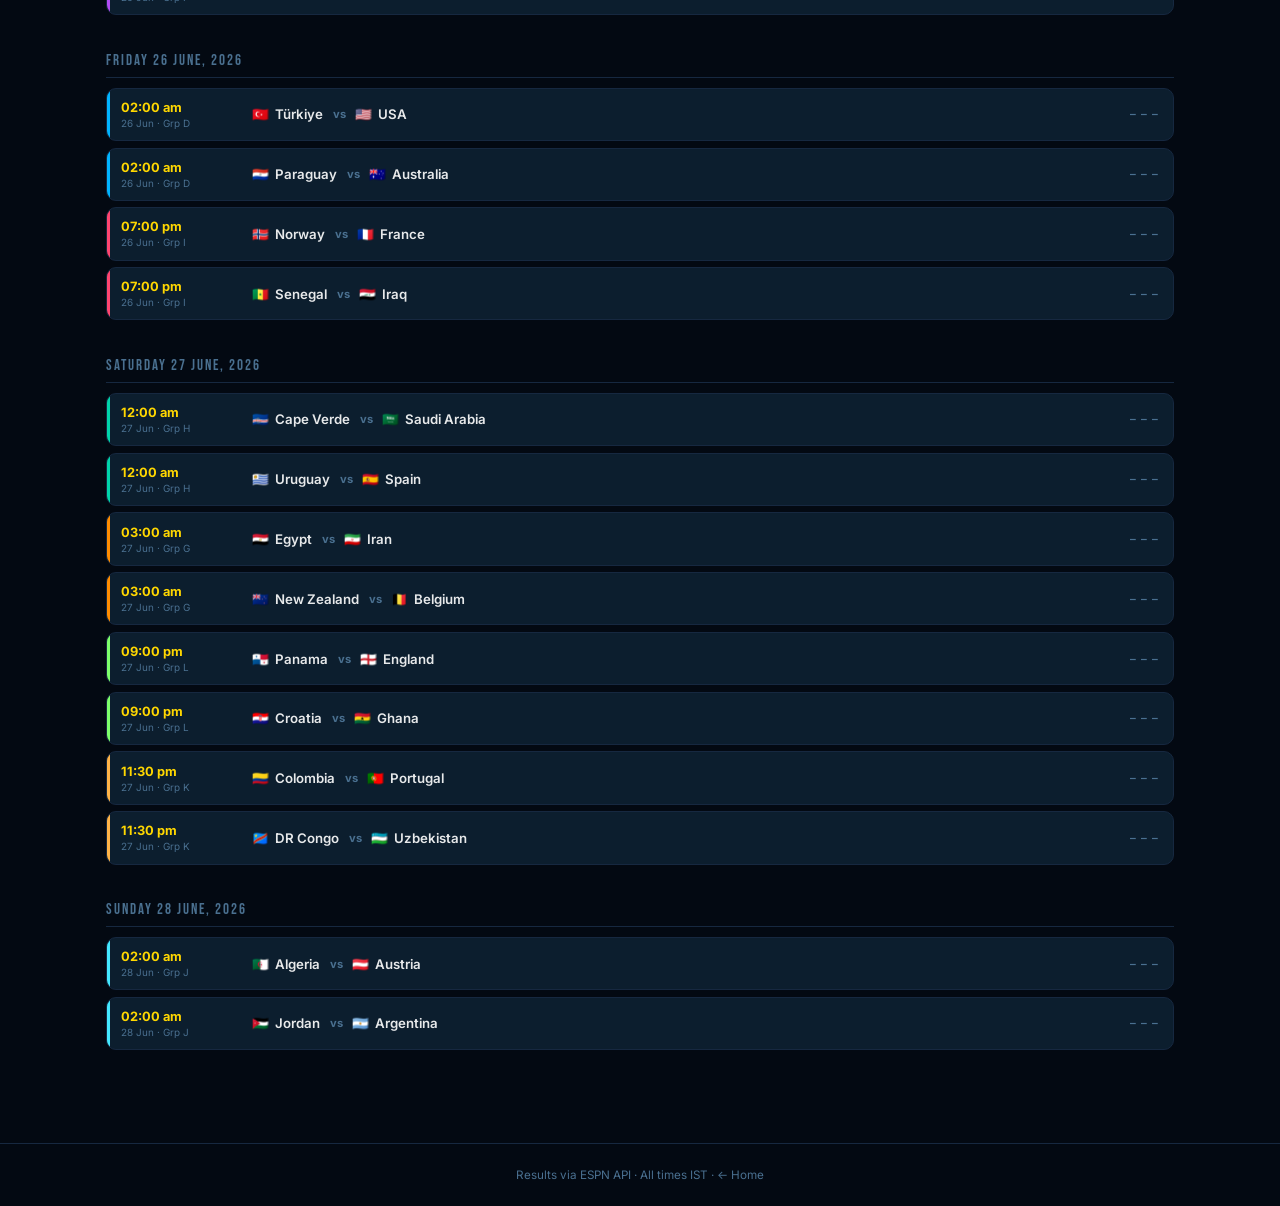
==== commit 5aeb3ccc: "Add files via upload" ====
--- a/schedule.html
+++ b/schedule.html
@@ -371,33 +371,16 @@
   return {text:`3rd: ${side.pool.join('/')}`, locked:false};
 }
 // Builds a resolved-as-far-as-possible "Home vs Away" label for an R32
-// match id. Checks the hardcoded R32_CONFIRMED table first (js/clinch.js
-// — group stage + 3rd-place rankings are now fully decided for this
-// tournament), falling back to dynamic per-side resolution otherwise.
+// match id — each side shows a real team name once mathematically
+// locked, or its placeholder (e.g. "1A", "3rd: C/E/F/H/I") otherwise.
+// Falls back to the original static label only if BRACKET_R32 has no
+// mapping for this id (shouldn't happen for real R32 ids).
 function resolveKoLabel(matchId,fallbackLabel){
-  const confirmed=R32_CONFIRMED[matchId];
-  if(confirmed){
-    const h=TEAMS[confirmed[0]], a=TEAMS[confirmed[1]];
-    return `${h?`${h.flag} ${h.name}`:confirmed[0]} vs ${a?`${a.flag} ${a.name}`:confirmed[1]}`;
-  }
   const slot=BRACKET_R32.find(s=>s.id===matchId);
   if(!slot) return fallbackLabel;
   const home=resolveKoSide(slot.home);
   const away=resolveKoSide(slot.away);
   return `${home.text} vs ${away.text}`;
-}
-// Builds a resolved-as-far-as-possible label for an R16/QF/SF/Final
-// match id, using resolveLaterMatch (js/clinch.js) to check whether
-// each feeder match has finished. Falls back to "Winner Mxx" text for
-// any side still pending.
-function resolveLaterLabel(matchId,fallbackLabel){
-  const r=BRACKET_LATER.find(x=>x.id===matchId);
-  if(!r) return fallbackLabel;
-  const resolved=resolveLaterMatch(matchId);
-  const verb=r.round==='3P'?'Loser':'Winner';
-  const homeText=resolved?.home?(TEAMS[resolved.home]?`${TEAMS[resolved.home].flag} ${TEAMS[resolved.home].name}`:resolved.home):`${verb} ${r.from[0]}`;
-  const awayText=resolved?.away?(TEAMS[resolved.away]?`${TEAMS[resolved.away].flag} ${TEAMS[resolved.away].name}`:resolved.away):`${verb} ${r.from[1]}`;
-  return `${homeText} vs ${awayText}`;
 }
 function renderKnockout(){
   const stages=[
@@ -414,9 +397,10 @@
     html+=`<div class="ko-stage" style="color:${c}">${l}</div>`;
     ms.forEach(m=>{
       const ist=new Date(m.utc).toLocaleString('en-IN',{weekday:'short',day:'numeric',month:'short',hour:'2-digit',minute:'2-digit',hour12:true,timeZone:USER_TZ})+' '+getTZLabel();
-      // R32 slots resolve via R32_CONFIRMED (group stage is done).
-      // R16/QF/SF/Final resolve live once their feeder matches finish.
-      const label=(k==='R32')?resolveKoLabel(m.id,m.label||'TBD vs TBD'):resolveLaterLabel(m.id,m.label||'TBD vs TBD');
+      // R32 slots resolve per-side as groups finish (same engine as
+      // index.html's bracket). R16+ stay as static labels for now since
+      // they depend on R32 results, which haven't been played yet.
+      const label=(k==='R32')?resolveKoLabel(m.id,m.label||'TBD vs TBD'):(m.label||'TBD vs TBD');
       html+=`<div class="ko-row" style="--ko-c:${c}">
         <div class="ko-label">${label}</div>
         <div class="ko-time">🕐 ${ist}</div>
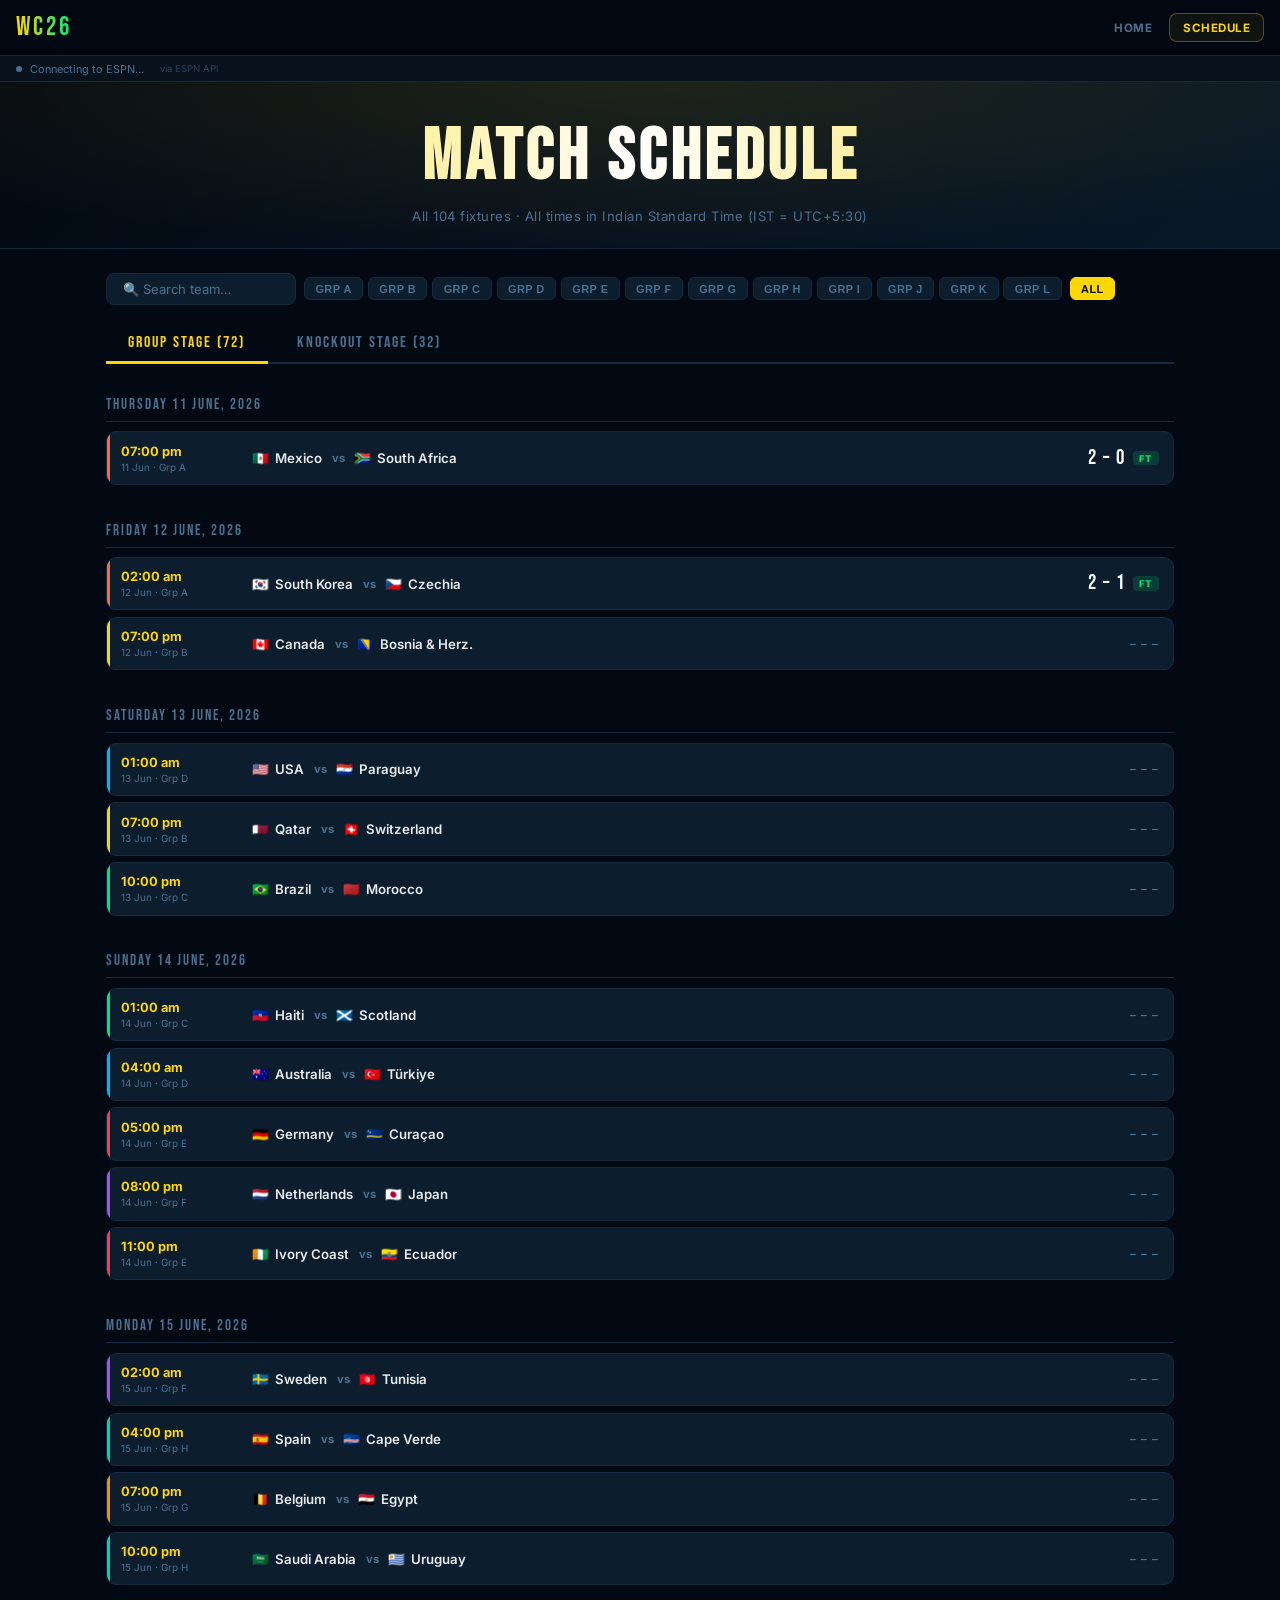
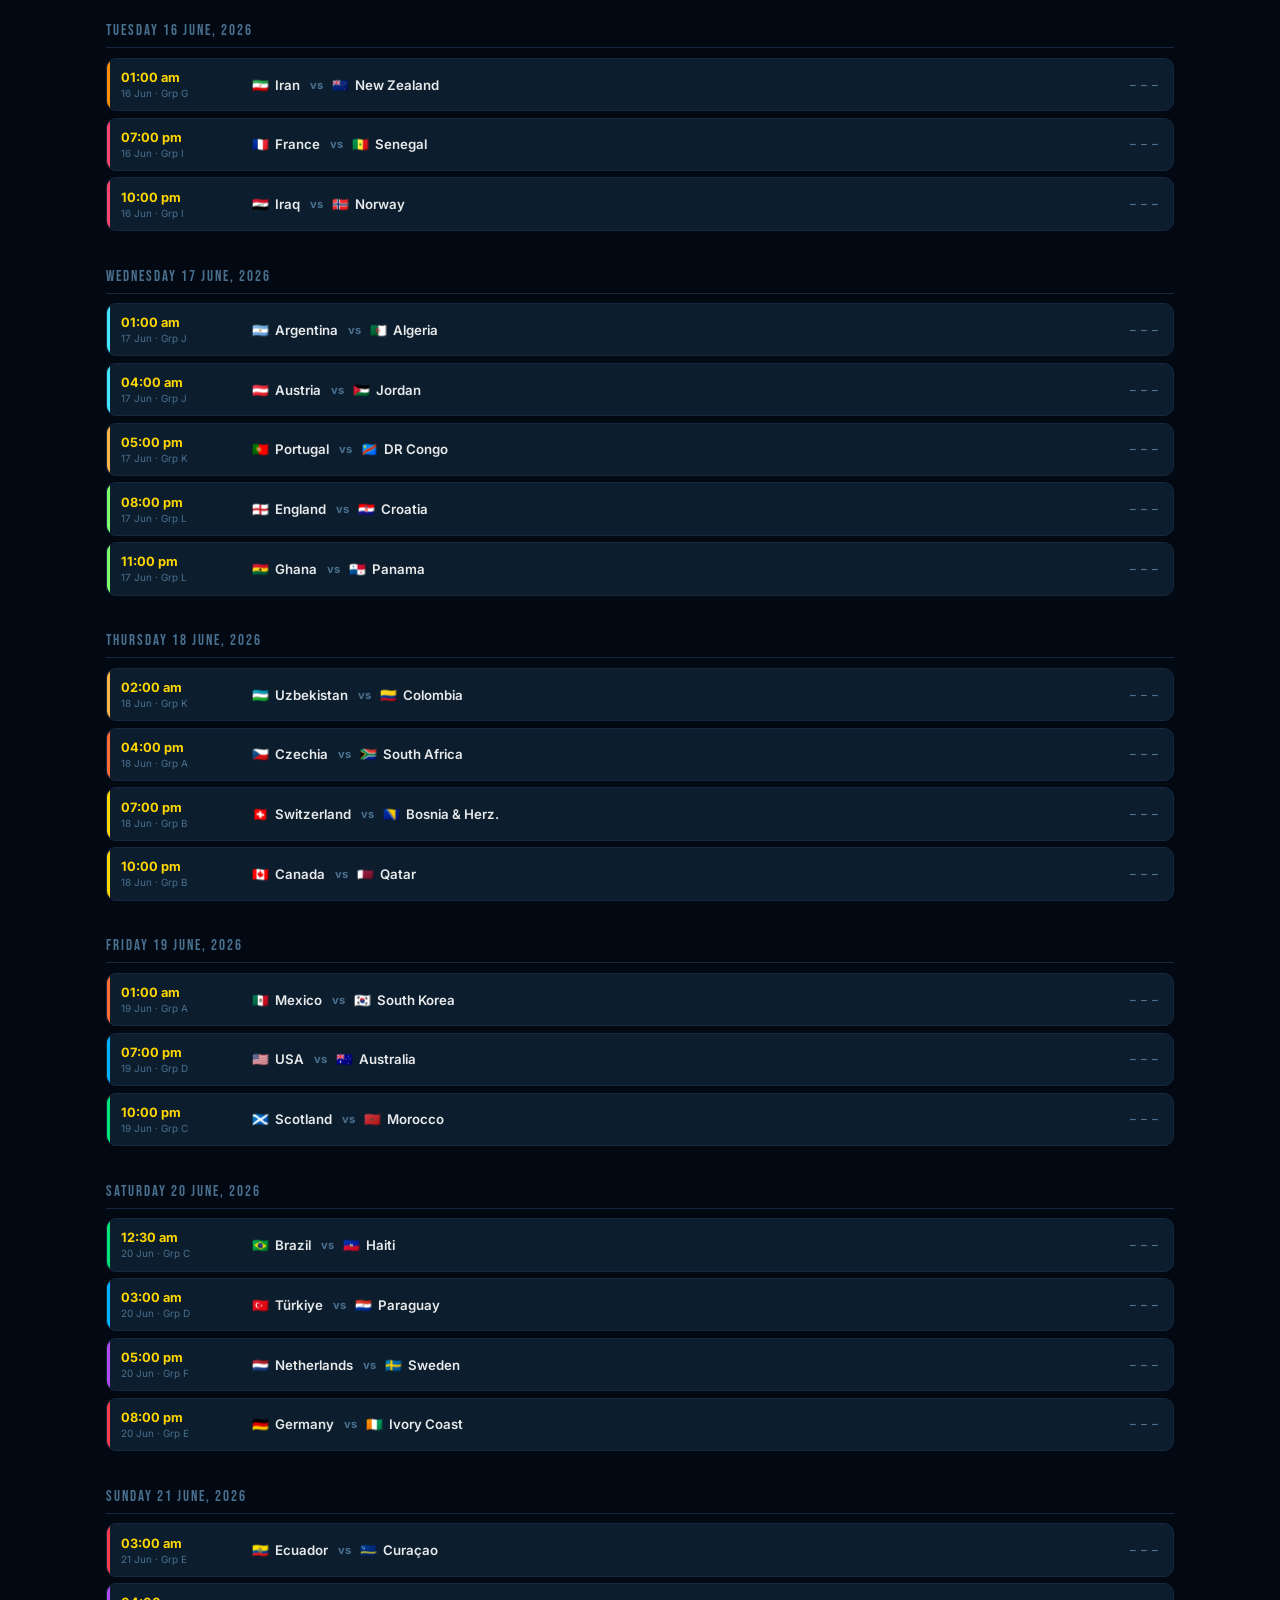
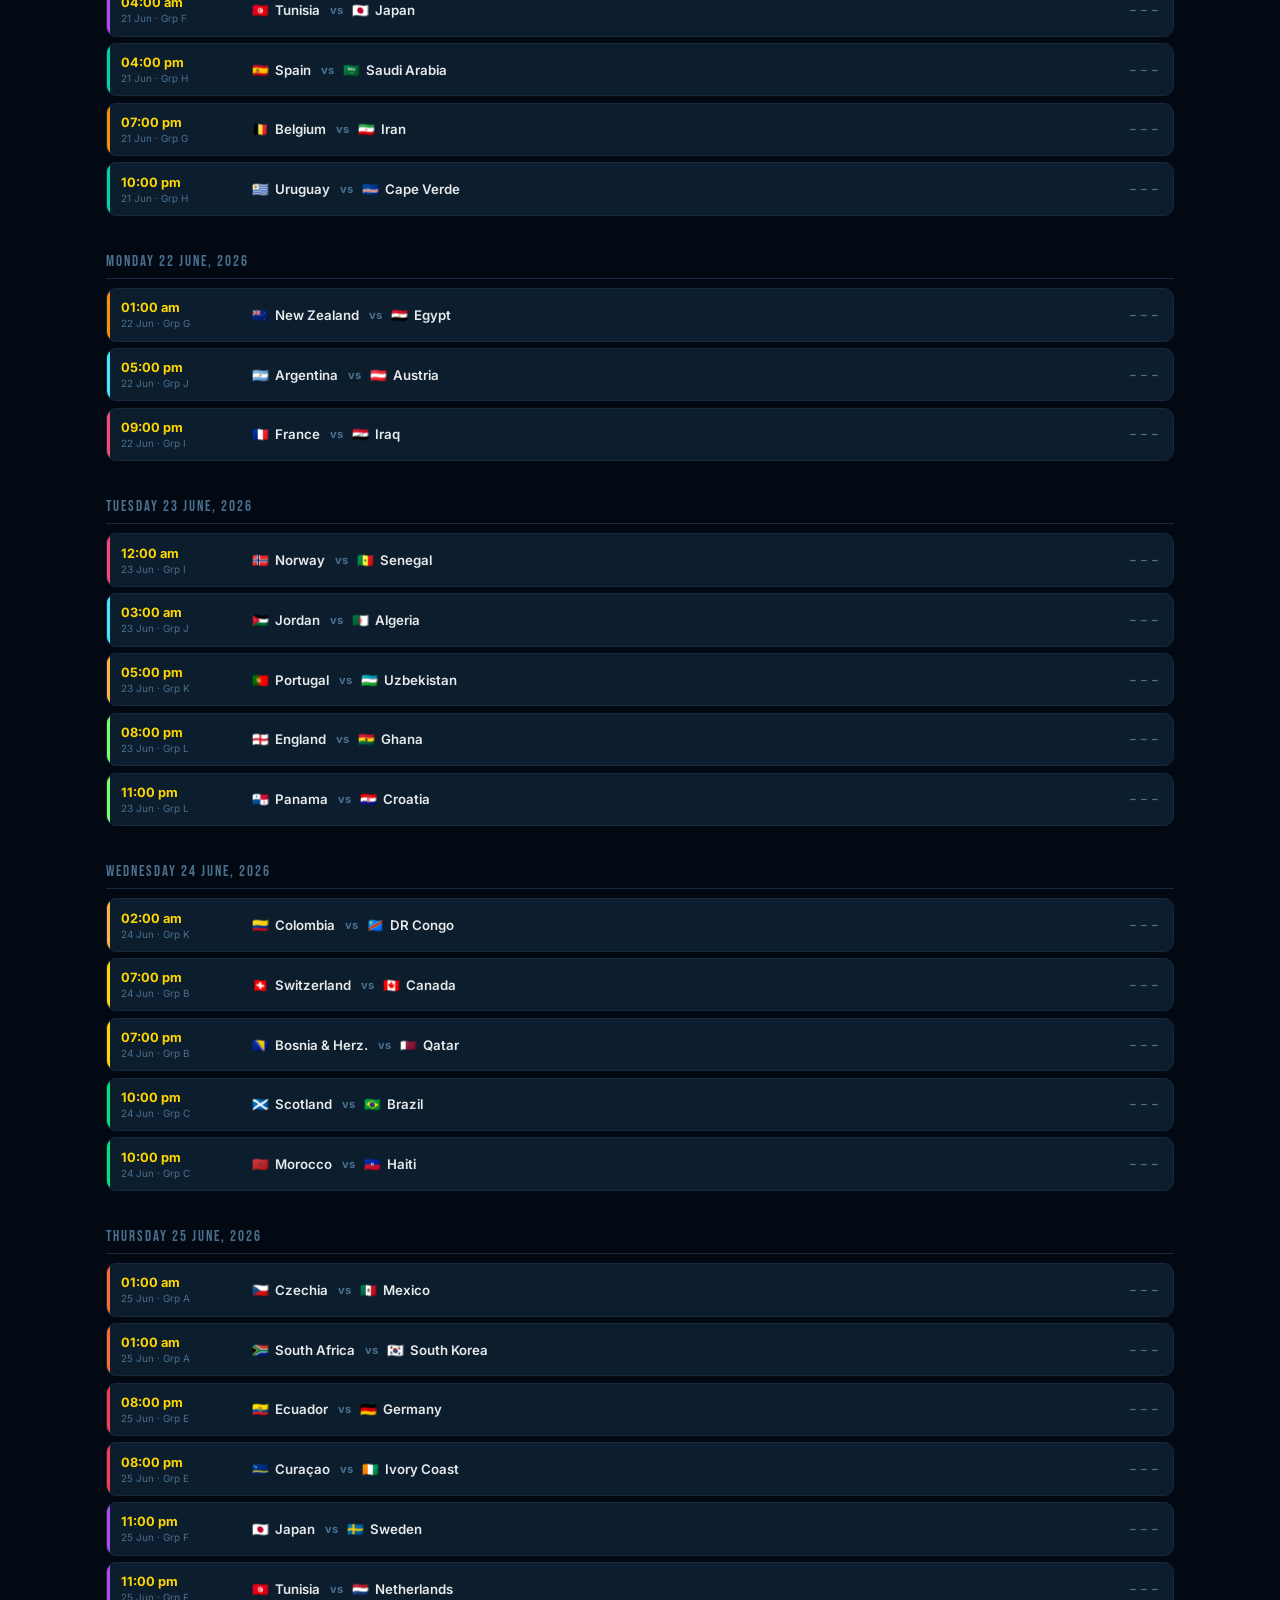
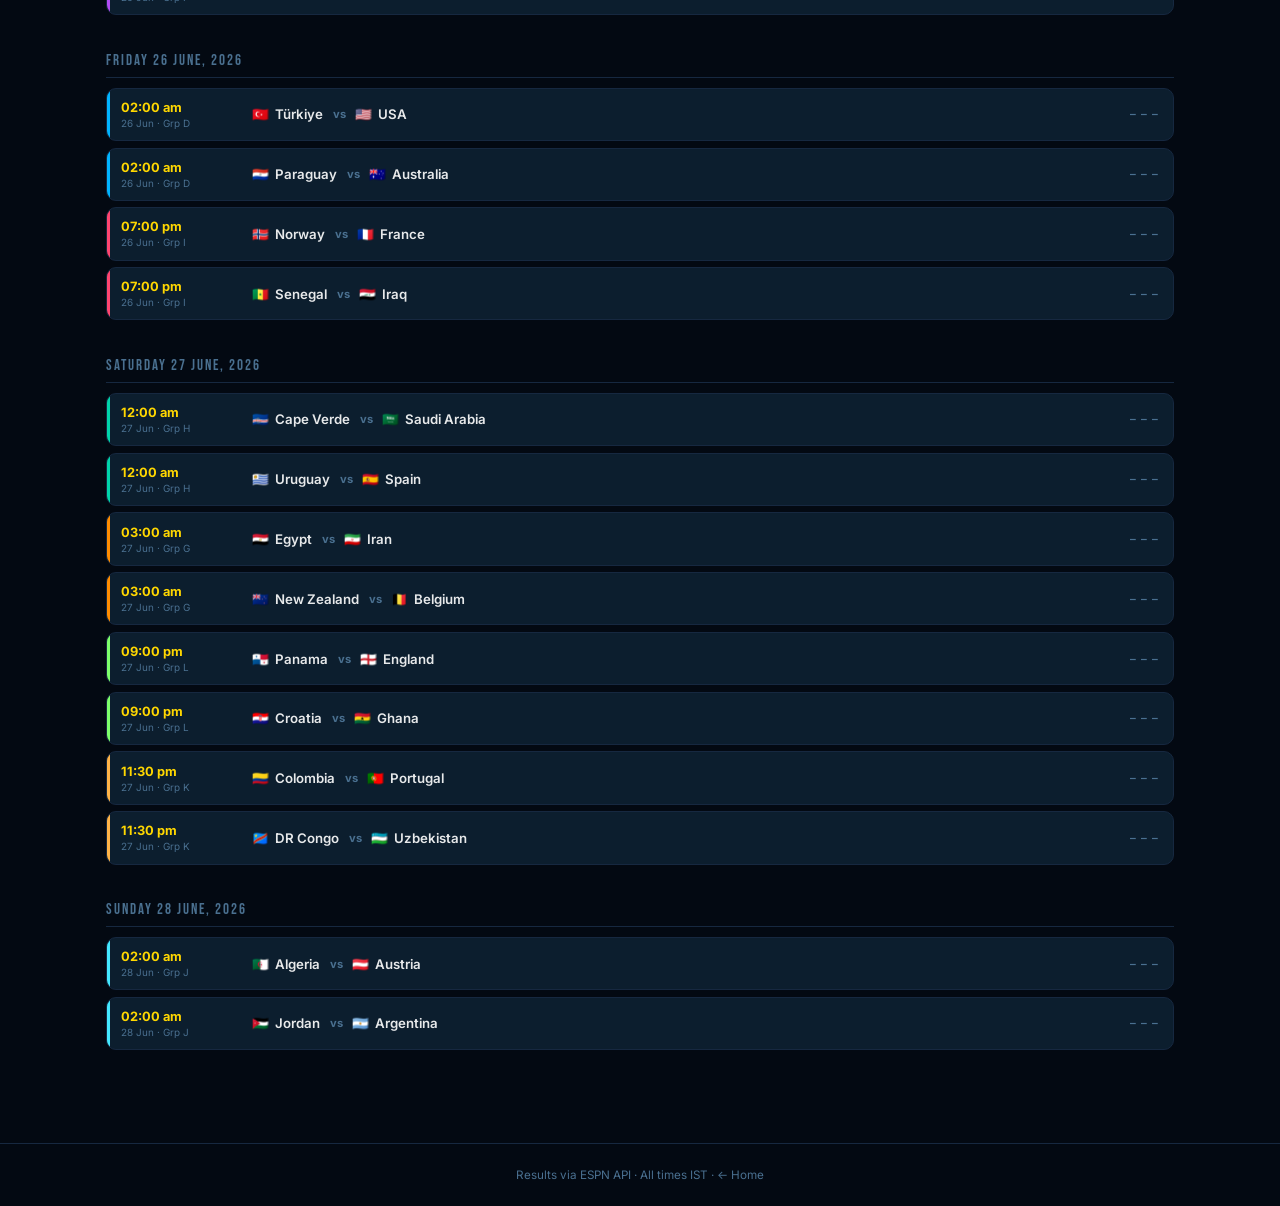
==== commit edf80b19: "Add files via upload" ====
--- a/schedule.html
+++ b/schedule.html
@@ -164,6 +164,12 @@
 // ═══════════════════════════════════════════════
 const ESPN_BASE = 'https://site.api.espn.com/apis/site/v2/sports/soccer/fifa.world/scoreboard';
 const GROUPS = ['A','B','C','D','E','F','G','H','I','J','K','L'];
+// Knockout-stage grp values, in the same MATCHES array as group matches.
+// Used wherever logic should track EVERY real match through the
+// tournament's end (live status, polling cadence, ESPN sync) — NOT for
+// the Group Stage tab's own rendering, which is genuinely group-only.
+const KO_STAGES = ['R32','R16','QF','SF','3P','FIN'];
+const ALL_STAGES = [...GROUPS, ...KO_STAGES];
 
 const ESPN_MAP = {
   'Mexico':'mexico','South Africa':'south_africa','Korea Republic':'south_korea',
@@ -235,7 +241,7 @@
   });
   // Also add specific dates of any matches missing espnId (handles old matches outside window)
   const tomorrow=new Date(Date.now()+86400000);
-  MATCHES.filter(m=>GROUPS.includes(m.grp)&&!m.espnId).forEach(m=>{
+  MATCHES.filter(m=>ALL_STAGES.includes(m.grp)&&!m.espnId).forEach(m=>{
     const d=new Date(m.utc);
     if(d<=tomorrow) datesToFetch.add(d.toISOString().slice(0,10).replace(/-/g,''));
   });
@@ -248,7 +254,7 @@
 function patchMatches(live){
   let changed=false;
   live.forEach(r=>{
-    const m=MATCHES.find(m=>GROUPS.includes(m.grp)&&m.home===r.home&&m.away===r.away);
+    const m=MATCHES.find(m=>ALL_STAGES.includes(m.grp)&&m.home===r.home&&m.away===r.away);
     if(!m)return;
     if(m.st!==r.st||m.hs!==r.hs||m.as!==r.as){
       m.st=r.st;m.hs=r.hs;m.as=r.as;
@@ -371,16 +377,33 @@
   return {text:`3rd: ${side.pool.join('/')}`, locked:false};
 }
 // Builds a resolved-as-far-as-possible "Home vs Away" label for an R32
-// match id — each side shows a real team name once mathematically
-// locked, or its placeholder (e.g. "1A", "3rd: C/E/F/H/I") otherwise.
-// Falls back to the original static label only if BRACKET_R32 has no
-// mapping for this id (shouldn't happen for real R32 ids).
+// match id. Checks the hardcoded R32_CONFIRMED table first (js/clinch.js
+// — group stage + 3rd-place rankings are now fully decided for this
+// tournament), falling back to dynamic per-side resolution otherwise.
 function resolveKoLabel(matchId,fallbackLabel){
+  const confirmed=R32_CONFIRMED[matchId];
+  if(confirmed){
+    const h=TEAMS[confirmed[0]], a=TEAMS[confirmed[1]];
+    return `${h?`${h.flag} ${h.name}`:confirmed[0]} vs ${a?`${a.flag} ${a.name}`:confirmed[1]}`;
+  }
   const slot=BRACKET_R32.find(s=>s.id===matchId);
   if(!slot) return fallbackLabel;
   const home=resolveKoSide(slot.home);
   const away=resolveKoSide(slot.away);
   return `${home.text} vs ${away.text}`;
+}
+// Builds a resolved-as-far-as-possible label for an R16/QF/SF/Final
+// match id, using resolveLaterMatch (js/clinch.js) to check whether
+// each feeder match has finished. Falls back to "Winner Mxx" text for
+// any side still pending.
+function resolveLaterLabel(matchId,fallbackLabel){
+  const r=BRACKET_LATER.find(x=>x.id===matchId);
+  if(!r) return fallbackLabel;
+  const resolved=resolveLaterMatch(matchId);
+  const verb=r.round==='3P'?'Loser':'Winner';
+  const homeText=resolved?.home?(TEAMS[resolved.home]?`${TEAMS[resolved.home].flag} ${TEAMS[resolved.home].name}`:resolved.home):`${verb} ${r.from[0]}`;
+  const awayText=resolved?.away?(TEAMS[resolved.away]?`${TEAMS[resolved.away].flag} ${TEAMS[resolved.away].name}`:resolved.away):`${verb} ${r.from[1]}`;
+  return `${homeText} vs ${awayText}`;
 }
 function renderKnockout(){
   const stages=[
@@ -397,10 +420,9 @@
     html+=`<div class="ko-stage" style="color:${c}">${l}</div>`;
     ms.forEach(m=>{
       const ist=new Date(m.utc).toLocaleString('en-IN',{weekday:'short',day:'numeric',month:'short',hour:'2-digit',minute:'2-digit',hour12:true,timeZone:USER_TZ})+' '+getTZLabel();
-      // R32 slots resolve per-side as groups finish (same engine as
-      // index.html's bracket). R16+ stay as static labels for now since
-      // they depend on R32 results, which haven't been played yet.
-      const label=(k==='R32')?resolveKoLabel(m.id,m.label||'TBD vs TBD'):(m.label||'TBD vs TBD');
+      // R32 slots resolve via R32_CONFIRMED (group stage is done).
+      // R16/QF/SF/Final resolve live once their feeder matches finish.
+      const label=(k==='R32')?resolveKoLabel(m.id,m.label||'TBD vs TBD'):resolveLaterLabel(m.id,m.label||'TBD vs TBD');
       html+=`<div class="ko-row" style="--ko-c:${c}">
         <div class="ko-label">${label}</div>
         <div class="ko-time">🕐 ${ist}</div>
@@ -475,7 +497,7 @@
 //  POLL LOOP
 // ═══════════════════════════════════════════════
 function nextInterval(){
-  const gm=MATCHES.filter(m=>GROUPS.includes(m.grp));
+  const gm=MATCHES.filter(m=>ALL_STAGES.includes(m.grp));
   if(gm.some(m=>m.st==='LIVE'))return 30000;
   const now=Date.now();
   if(gm.some(m=>m.st==='NS'&&Math.abs(new Date(m.utc)-now)<3*3600000))return 60000;
@@ -490,7 +512,7 @@
     const live=await fetchAllRecent();
     const changed=patchMatches(live);
     if(changed){ updateScoreCells(); renderKnockout(); } // score cells are cheap; knockout tab needs a full re-render since clinch status can change
-    const isLive=MATCHES.some(m=>GROUPS.includes(m.grp)&&m.st==='LIVE');
+    const isLive=MATCHES.some(m=>ALL_STAGES.includes(m.grp)&&m.st==='LIVE');
     if(isLive) setStatus('live','Updating every 30s');
     else setStatus('ok','Scores live via ESPN');
   }catch(e){
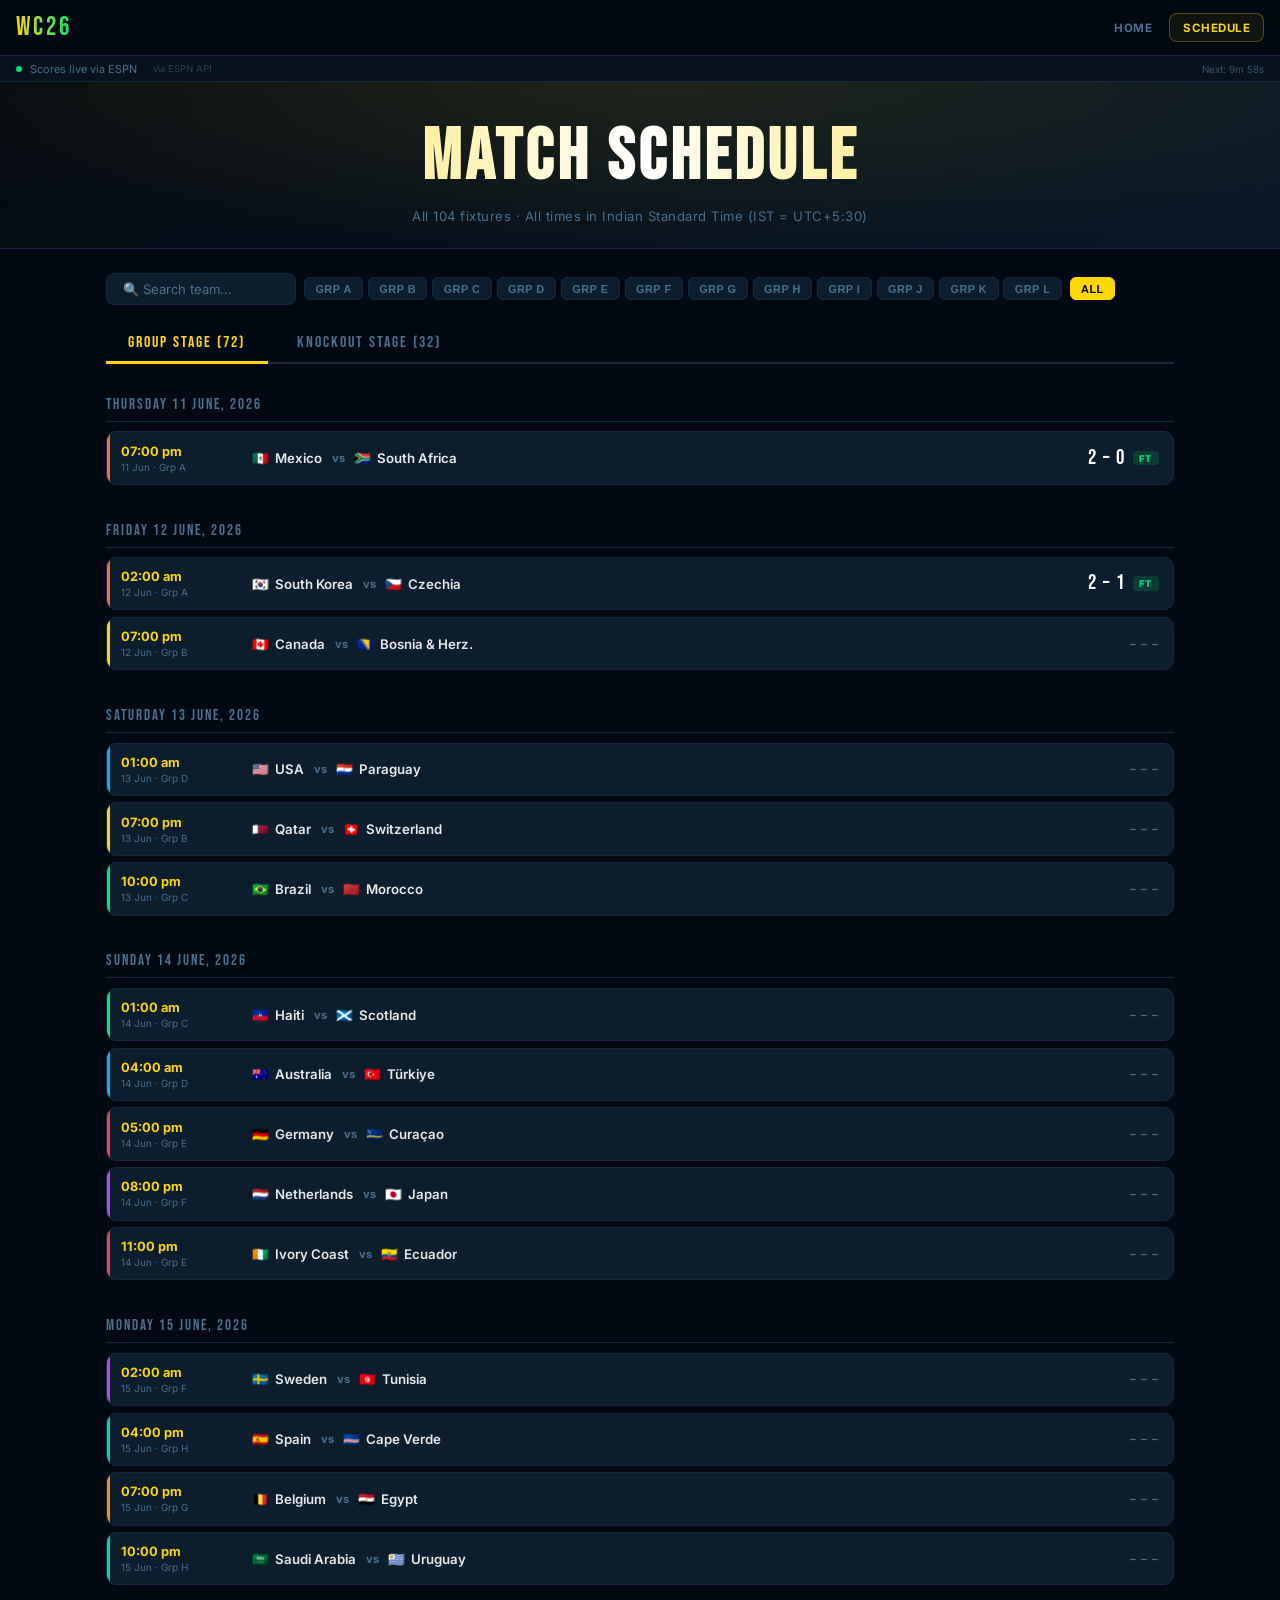
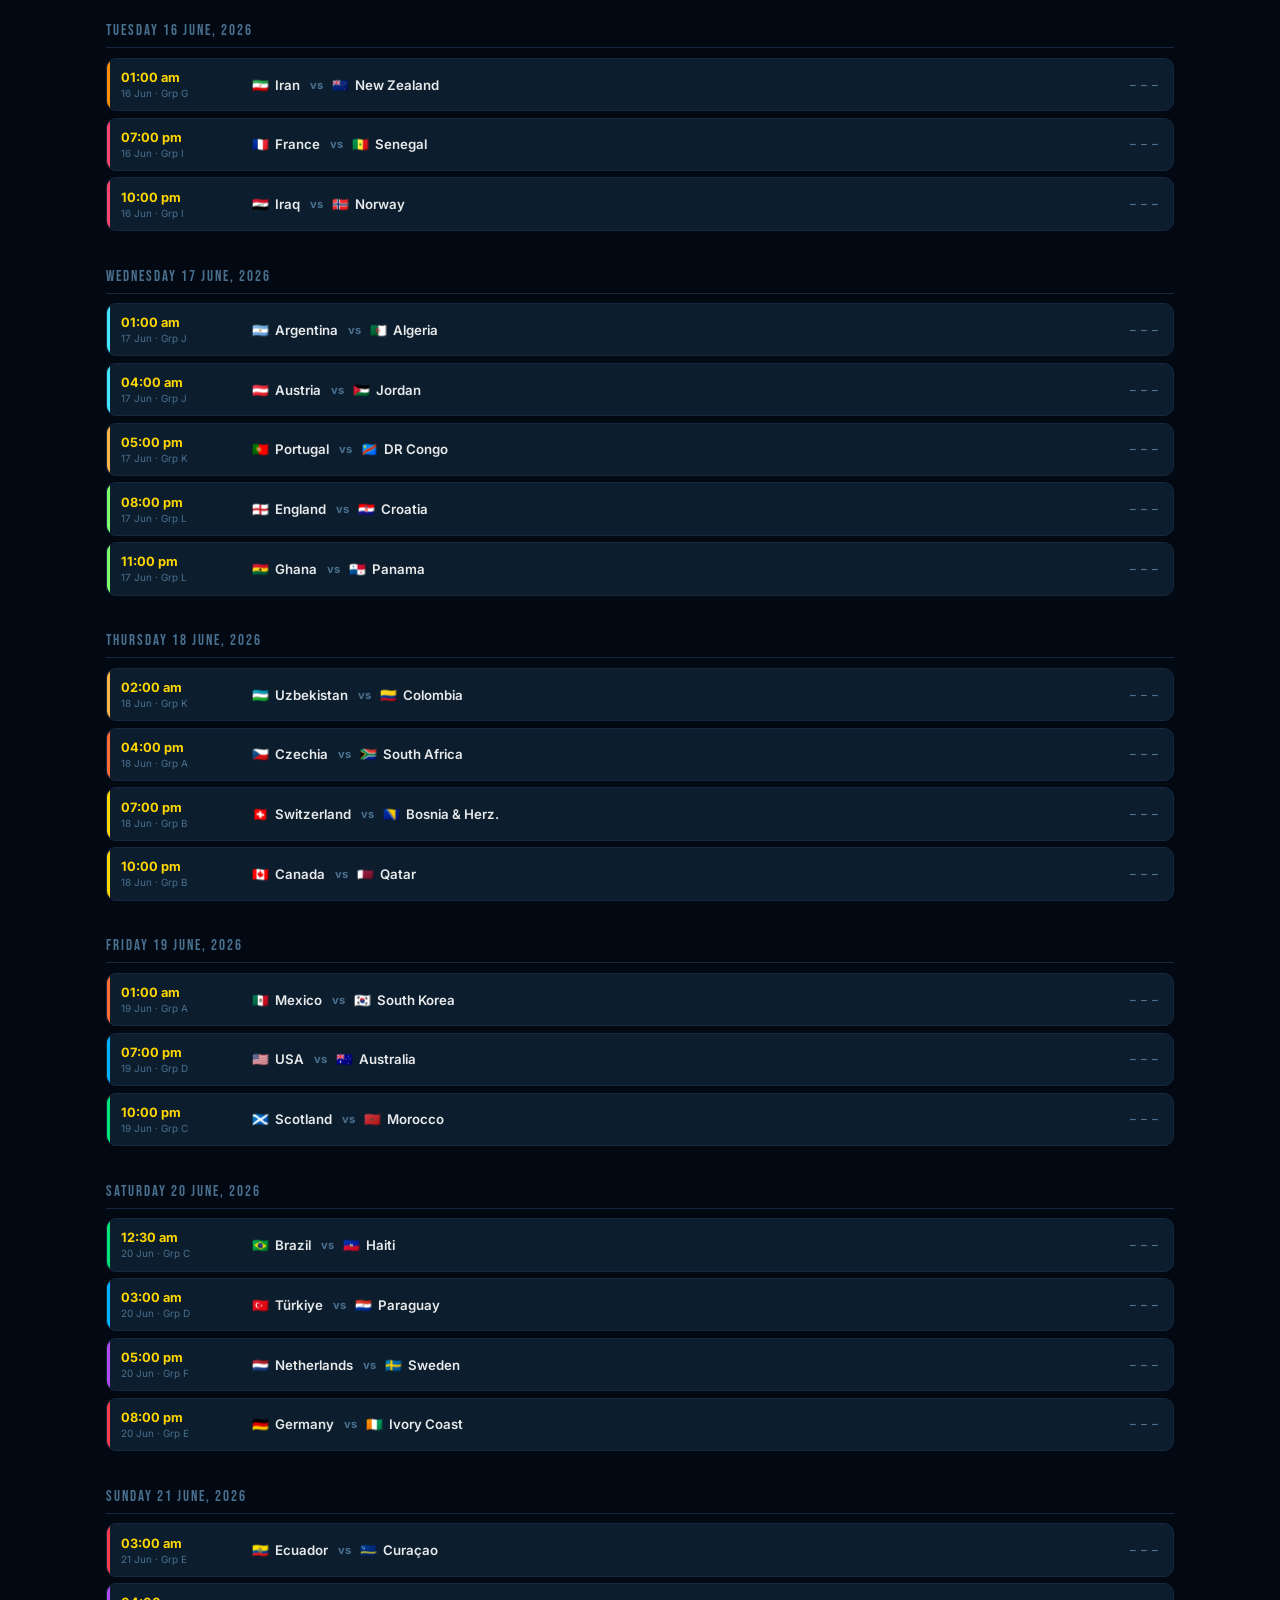
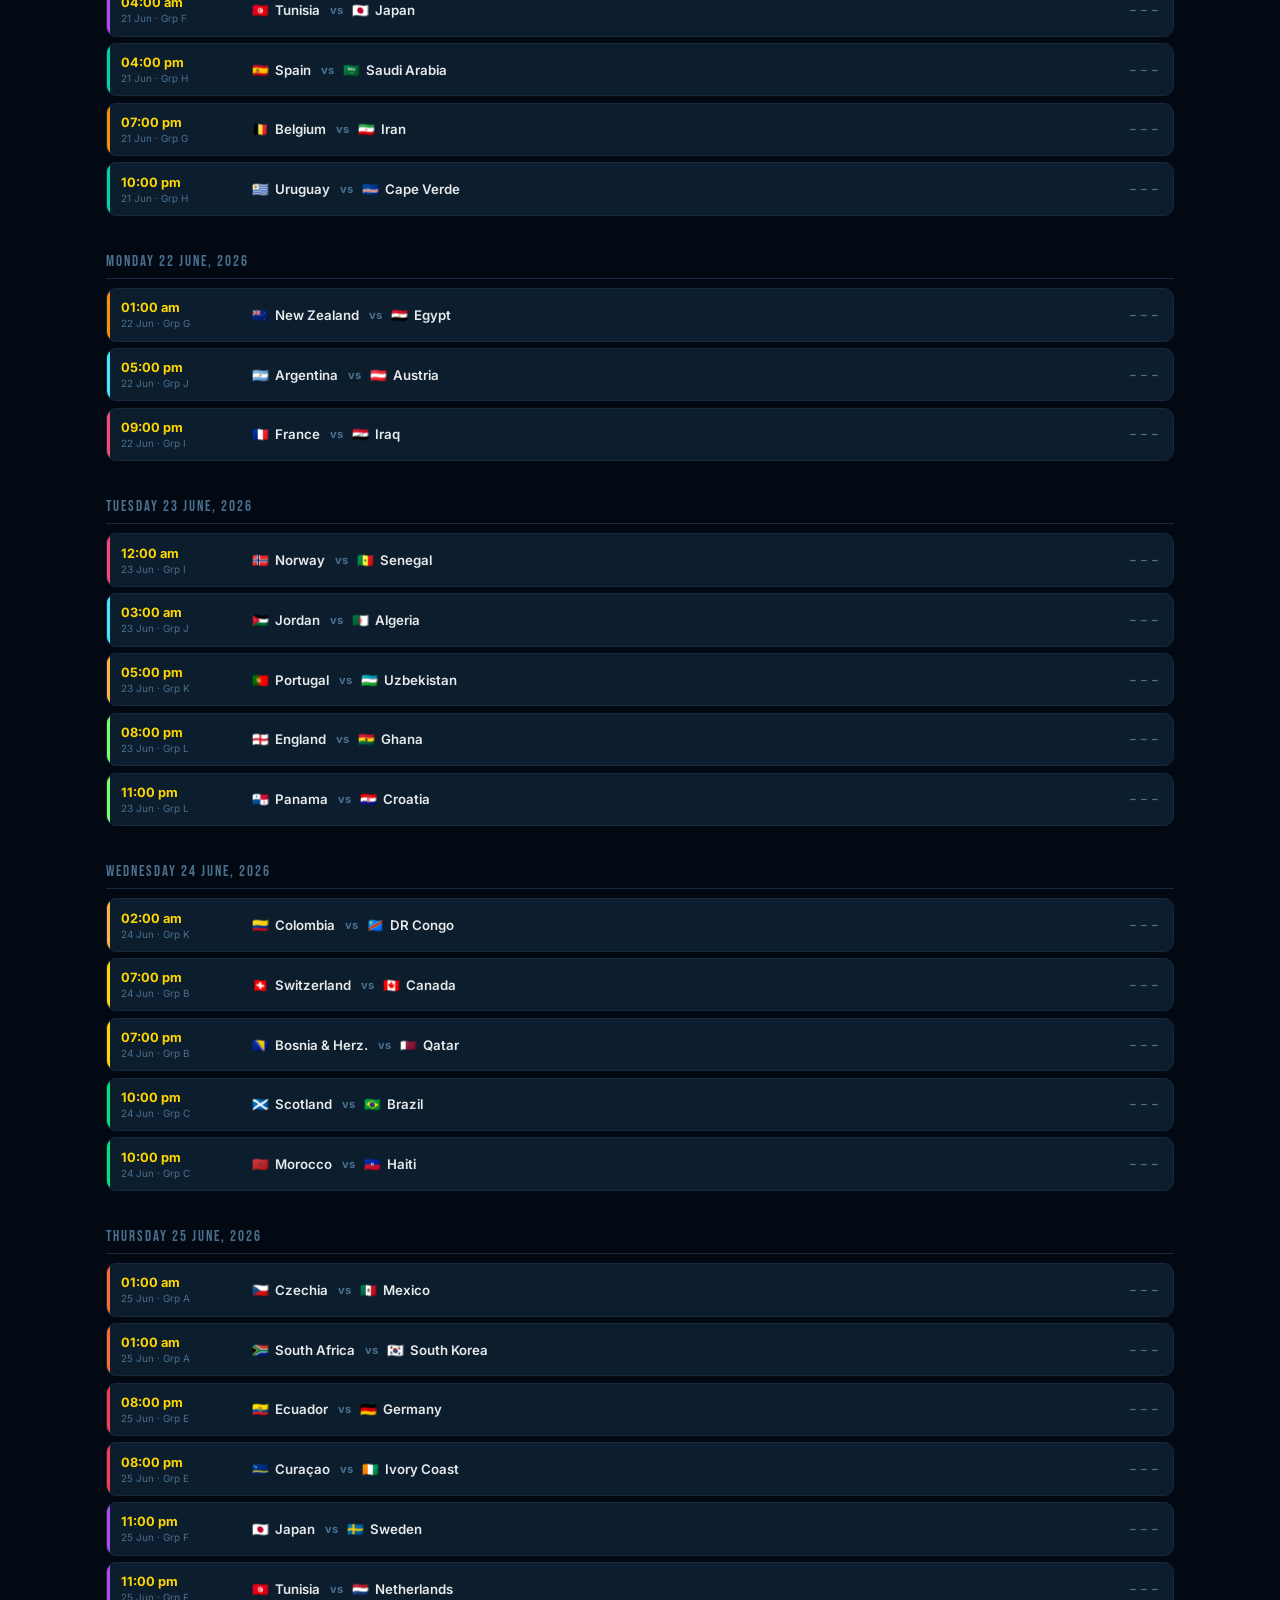
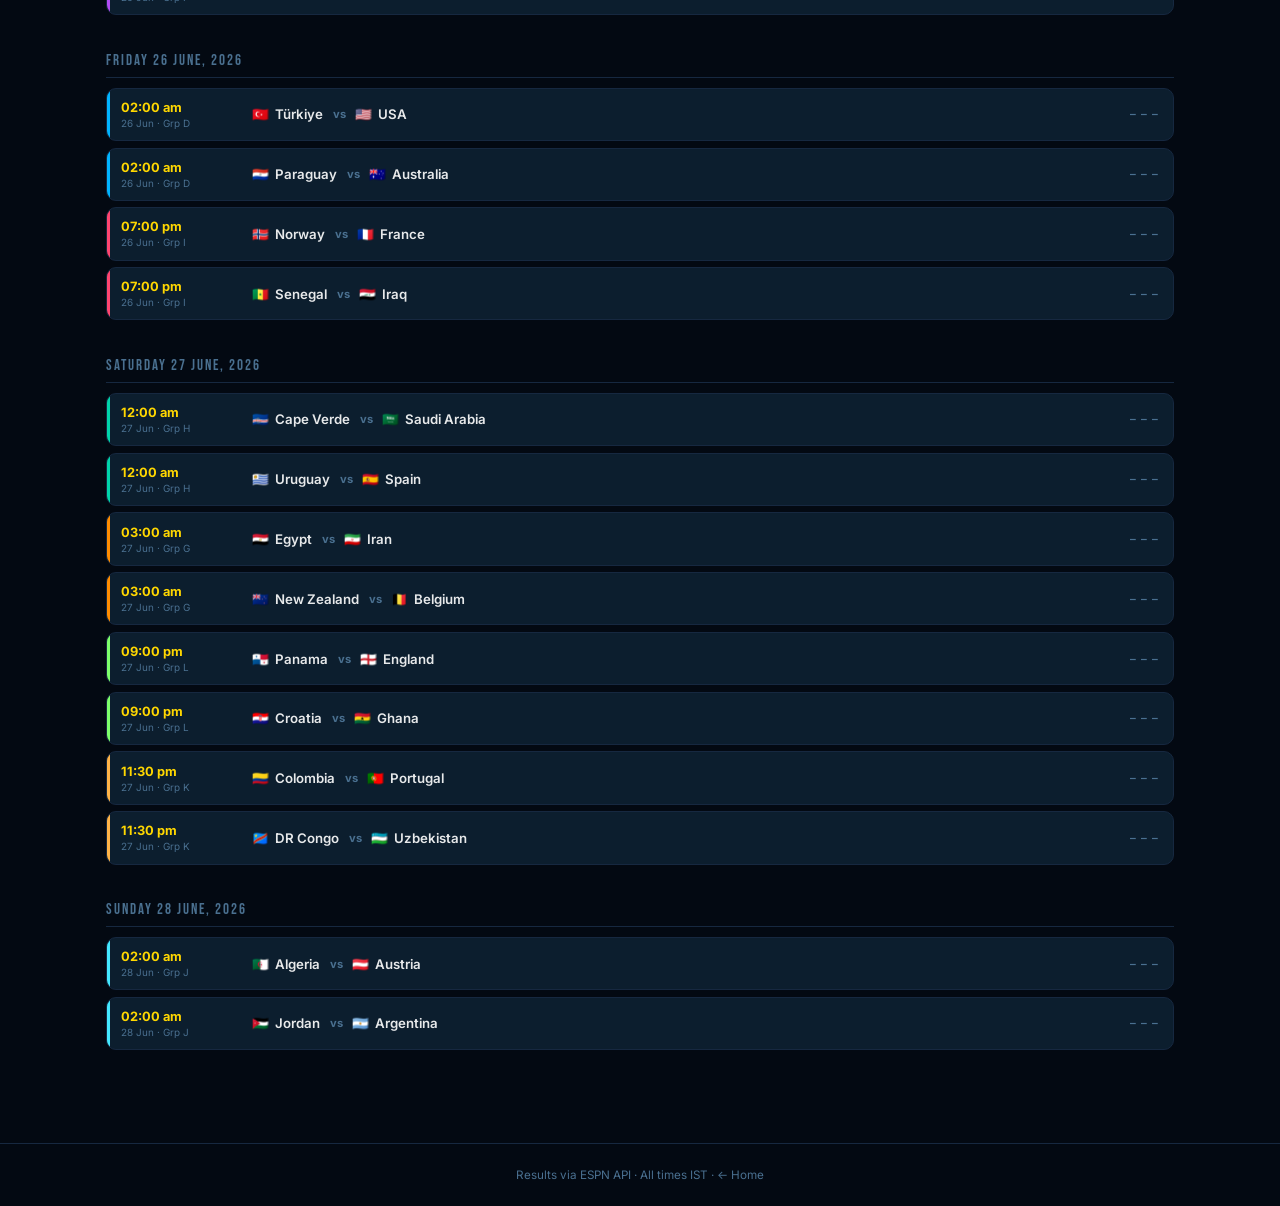
==== commit 12c20a07: "Add files via upload" ====
--- a/schedule.html
+++ b/schedule.html
@@ -405,30 +405,98 @@
   const awayText=resolved?.away?(TEAMS[resolved.away]?`${TEAMS[resolved.away].flag} ${TEAMS[resolved.away].name}`:resolved.away):`${verb} ${r.from[1]}`;
   return `${homeText} vs ${awayText}`;
 }
+
+// Round labels/colors for knockout sub-headers within each date block
+// (mirrors gColors' per-group coloring, but for knockout rounds).
+const koRoundMeta={
+  R32:{l:'Round of 32',c:'var(--blue)'}, R16:{l:'Round of 16',c:'var(--green)'},
+  QF:{l:'Quarter-Final',c:'var(--gold)'}, SF:{l:'Semi-Final',c:'#FF8C00'},
+  ['3P']:{l:'3rd Place Play-off',c:'var(--muted)'}, FIN:{l:'Final',c:'var(--gold)'},
+};
+// Resolves one side of a knockout match into displayable {flag,name,teamId,locked}
+// or a pending placeholder string — used by buildKoRow below. Mirrors the
+// resolution chains already used for the bracket/label text (R32_CONFIRMED
+// for R32, resolveGroupPos for direct group positions, resolveLaterMatch's
+// winner/loser chain for R16+), but returns structured data instead of a
+// pre-joined "Home vs Away" string, since this row format needs each side
+// rendered separately (its own flag, name, and team-page link).
+function resolveKoTeam(m,isHome){
+  // R32: resolve via the hardcoded confirmed table (covers every real
+  // R32 match now that the group stage + 3rd-place rankings are done).
+  if(m.grp==='R32'){
+    const confirmed=R32_CONFIRMED[m.id];
+    if(confirmed){
+      const teamId=isHome?confirmed[0]:confirmed[1];
+      const t=TEAMS[teamId];
+      return t?{flag:t.flag,name:t.name,teamId,locked:true}:{flag:'',name:teamId,teamId,locked:true};
+    }
+    // Not in the table (shouldn't happen for a real R32 id) — fall back
+    // to the slot's own pending placeholder text, no team link.
+    const slot=BRACKET_R32.find(s=>s.id===m.id);
+    const side=slot?(isHome?slot.home:slot.away):null;
+    const label=side?(side.pos<=2?`${side.pos}${side.grp}`:`3rd: ${side.pool.join('/')}`):'TBD';
+    return {flag:'',name:label,teamId:null,locked:false};
+  }
+  // R16+: resolve via the winner/loser chain.
+  const resolved=resolveLaterMatch(m.id);
+  const r=BRACKET_LATER.find(x=>x.id===m.id);
+  const verb=r&&r.round==='3P'?'Loser':'Winner';
+  const teamId=resolved?(isHome?resolved.home:resolved.away):null;
+  if(teamId){
+    const t=TEAMS[teamId];
+    return t?{flag:t.flag,name:t.name,teamId,locked:true}:{flag:'',name:teamId,teamId,locked:true};
+  }
+  const fromId=r?(isHome?r.from[0]:r.from[1]):'?';
+  return {flag:'',name:`${verb} ${fromId}`,teamId:null,locked:false};
+}
+// Builds one knockout row in the SAME visual format as buildRow() (group
+// stage rows): time on the left (bold time + small date/round line below),
+// flags+names in the middle (linked to team pages once resolved), score/FT
+// badge on the right via the existing buildScoreCell().
+function buildKoRow(m){
+  const home=resolveKoTeam(m,true), away=resolveKoTeam(m,false);
+  const meta=koRoundMeta[m.grp]||{l:m.grp,c:'#666'};
+  const homeHtml=home.teamId
+    ?`${home.flag} <a href="team.html?team=${home.teamId}">${home.name}</a>`
+    :`<span style="color:var(--muted)">${home.name}</span>`;
+  const awayHtml=away.teamId
+    ?`${away.flag} <a href="team.html?team=${away.teamId}">${away.name}</a>`
+    :`<span style="color:var(--muted)">${away.name}</span>`;
+  return`<div class="sr" id="sr-${m.id}" style="--sr-c:${meta.c}">
+    <div class="sr-time">${fmtTime(m.utc)}<small>${fmtShort(m.utc)} · ${meta.l}</small></div>
+    <div class="sr-teams">
+      <div class="sr-team">${homeHtml}</div>
+      <span class="sr-vs">vs</span>
+      <div class="sr-team">${awayHtml}</div>
+    </div>
+    <div id="sc-${m.id}">${buildScoreCell(m)}</div>
+  </div>`;
+}
+// Renders the Knockout tab grouped by date, exactly like
+// renderGroupSchedule() groups the Group Stage tab — a date header per
+// day, with each day's matches (across whichever rounds fall on it)
+// listed chronologically underneath.
 function renderKnockout(){
-  const stages=[
-    {k:'R32',l:'Round of 32',c:'var(--blue)'},
-    {k:'R16',l:'Round of 16',c:'var(--green)'},
-    {k:'QF', l:'Quarter-Finals',c:'var(--gold)'},
-    {k:'SF', l:'Semi-Finals',c:'#FF8C00'},
-    {k:'3P', l:'Third Place Play-off',c:'var(--muted)'},
-    {k:'FIN',l:'🏆 THE FINAL',c:'var(--gold)'},
-  ];
+  const km=[...MATCHES.filter(m=>KO_STAGES.includes(m.grp))]
+    .sort((a,b)=>new Date(a.utc)-new Date(b.utc));
+
+  const nowIST=new Date();
+  const todayKey=`${nowIST.getUTCFullYear()}-${String(nowIST.getUTCMonth()+1).padStart(2,'0')}-${String(nowIST.getUTCDate()).padStart(2,'0')}`;
+
+  const byKey={};
+  km.forEach(m=>{
+    const k=getLocalDateKey(m.utc);
+    if(!byKey[k])byKey[k]={label:fmtDateLong(m.utc),matches:[]};
+    byKey[k].matches.push(m);
+  });
+
   let html='';
-  stages.forEach(({k,l,c})=>{
-    const ms=MATCHES.filter(m=>m.grp===k);if(!ms.length)return;
-    html+=`<div class="ko-stage" style="color:${c}">${l}</div>`;
-    ms.forEach(m=>{
-      const ist=new Date(m.utc).toLocaleString('en-IN',{weekday:'short',day:'numeric',month:'short',hour:'2-digit',minute:'2-digit',hour12:true,timeZone:USER_TZ})+' '+getTZLabel();
-      // R32 slots resolve via R32_CONFIRMED (group stage is done).
-      // R16/QF/SF/Final resolve live once their feeder matches finish.
-      const label=(k==='R32')?resolveKoLabel(m.id,m.label||'TBD vs TBD'):resolveLaterLabel(m.id,m.label||'TBD vs TBD');
-      html+=`<div class="ko-row" style="--ko-c:${c}">
-        <div class="ko-label">${label}</div>
-        <div class="ko-time">🕐 ${ist}</div>
-        <div class="ko-venue">📍 ${m.venue}</div>
-      </div>`;
-    });
+  Object.entries(byKey).forEach(([k,{label,matches}])=>{
+    const isToday=k===todayKey;
+    html+=`<div class="day-block" data-date="${k}">
+      <div class="day-hd">${label}${isToday?' <span class="today-pill">TODAY</span>':''}</div>
+      ${matches.map(buildKoRow).join('')}
+    </div>`;
   });
   document.getElementById('tab-ko').innerHTML=html;
 }
